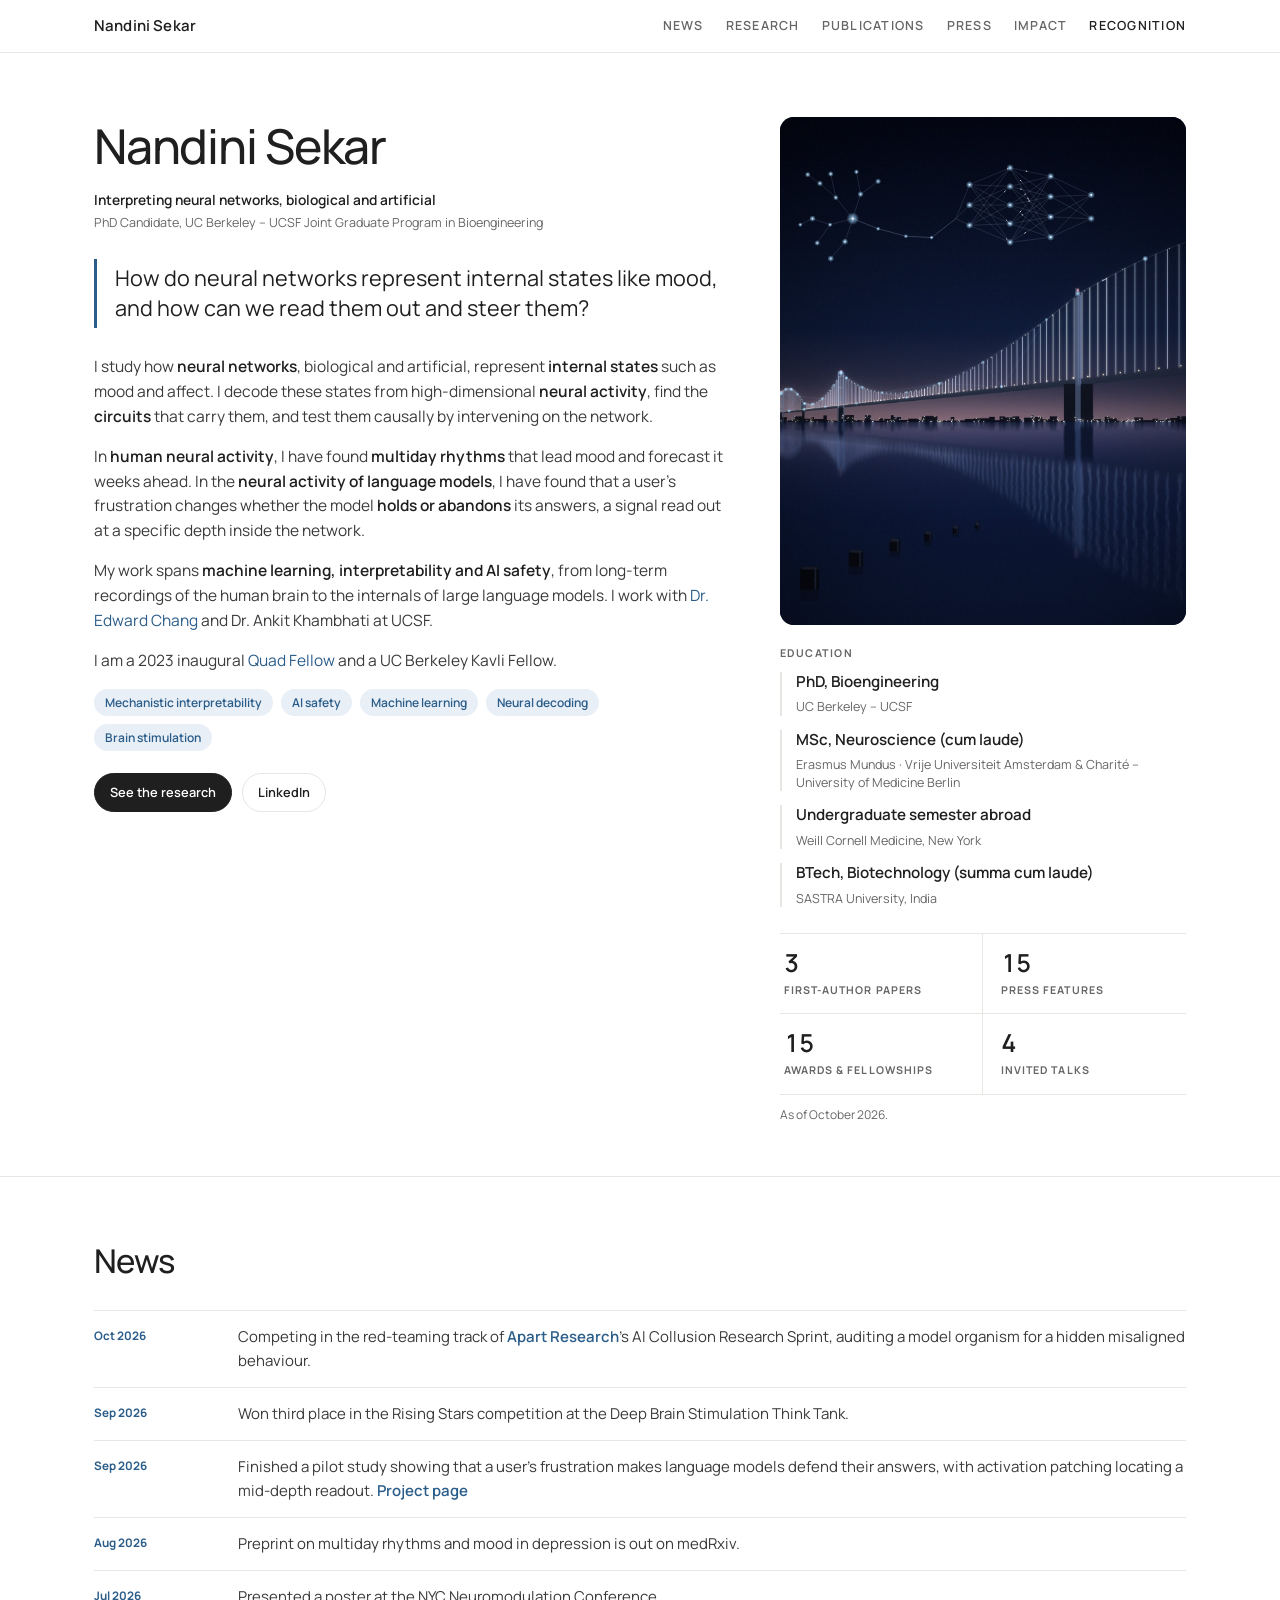
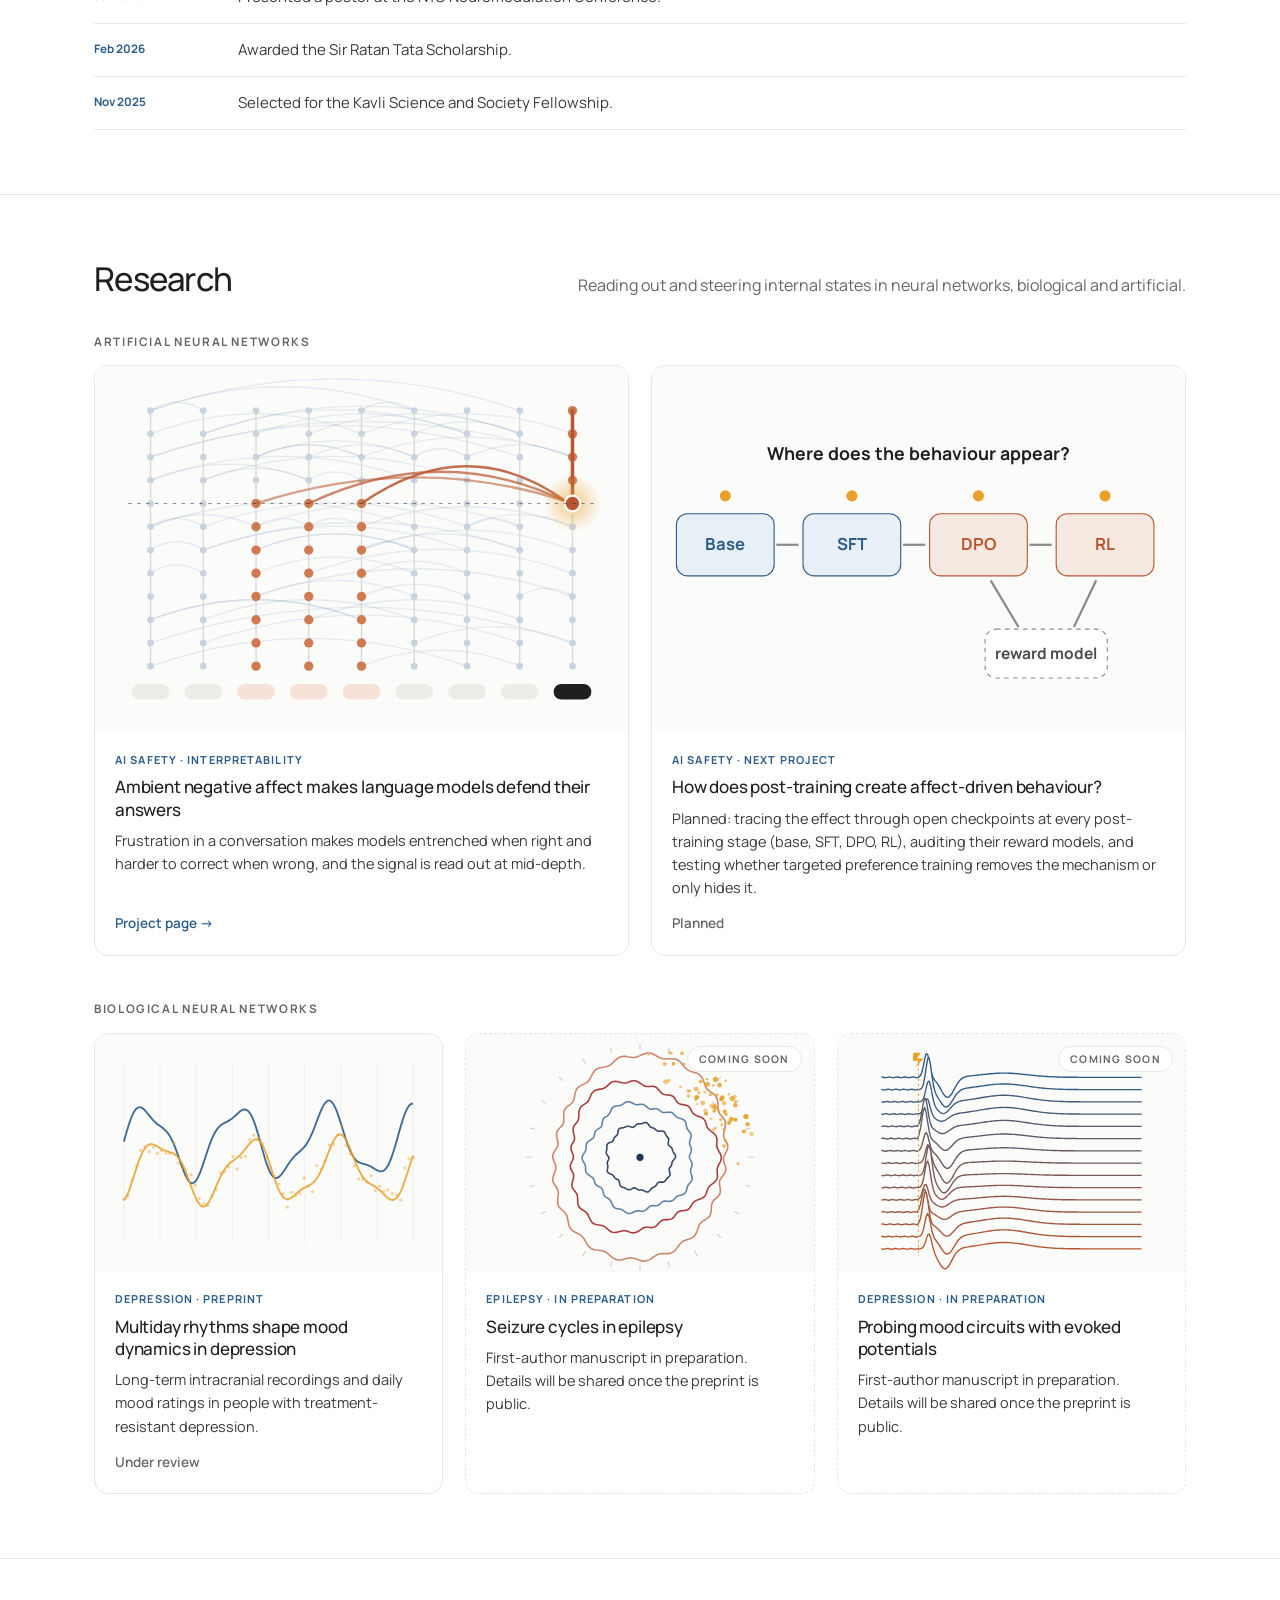
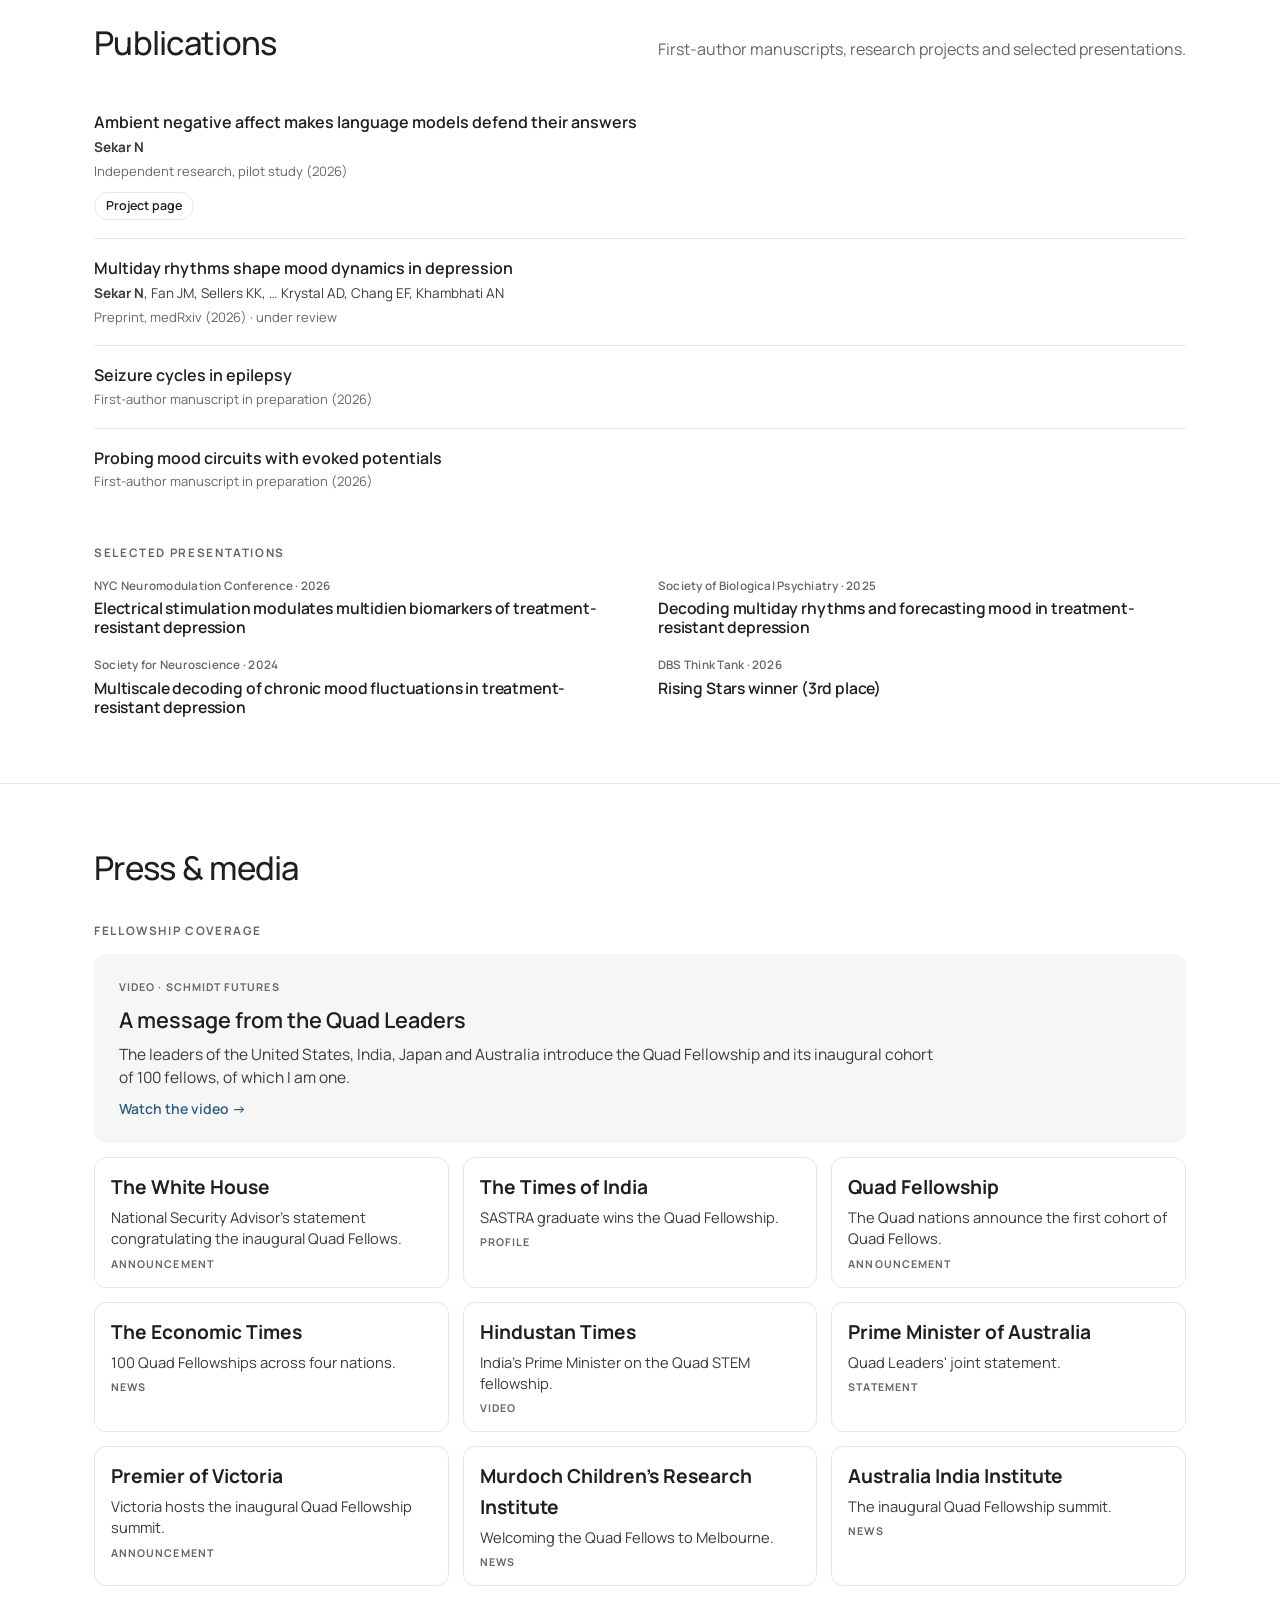
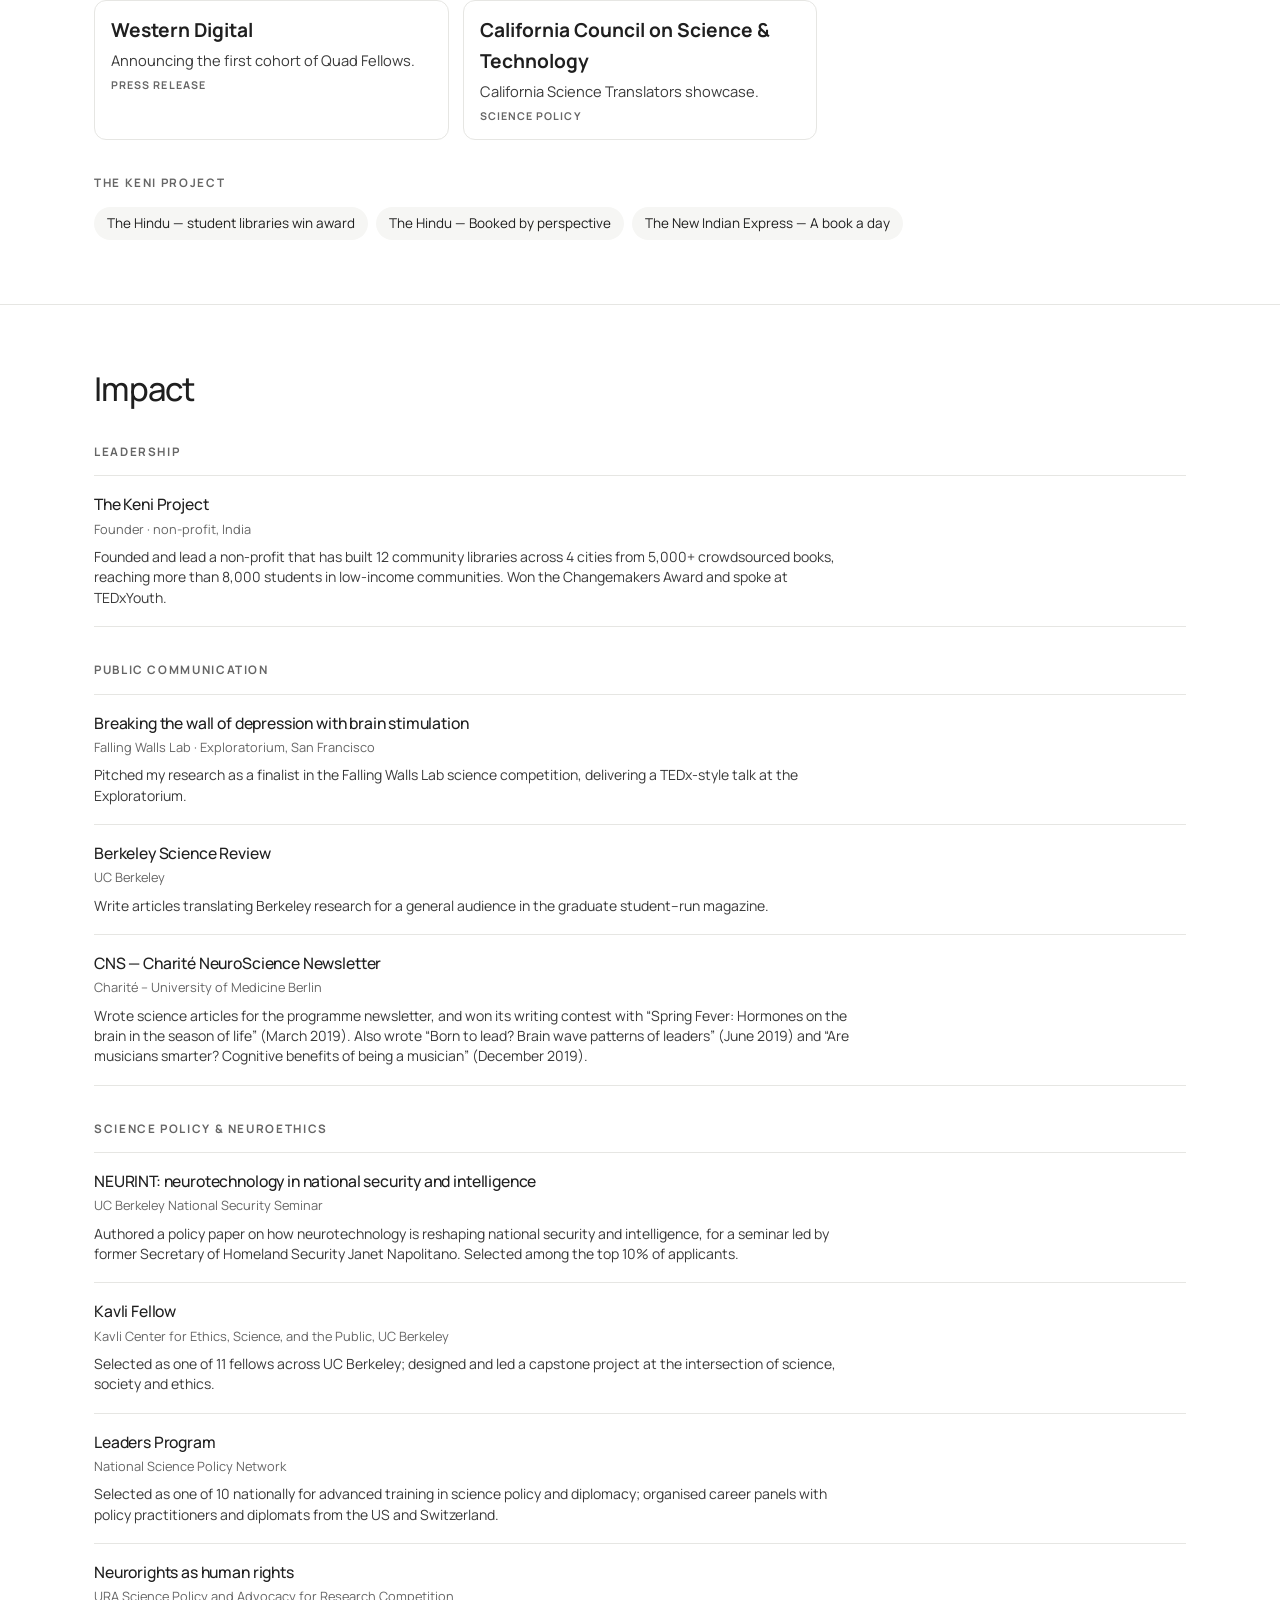
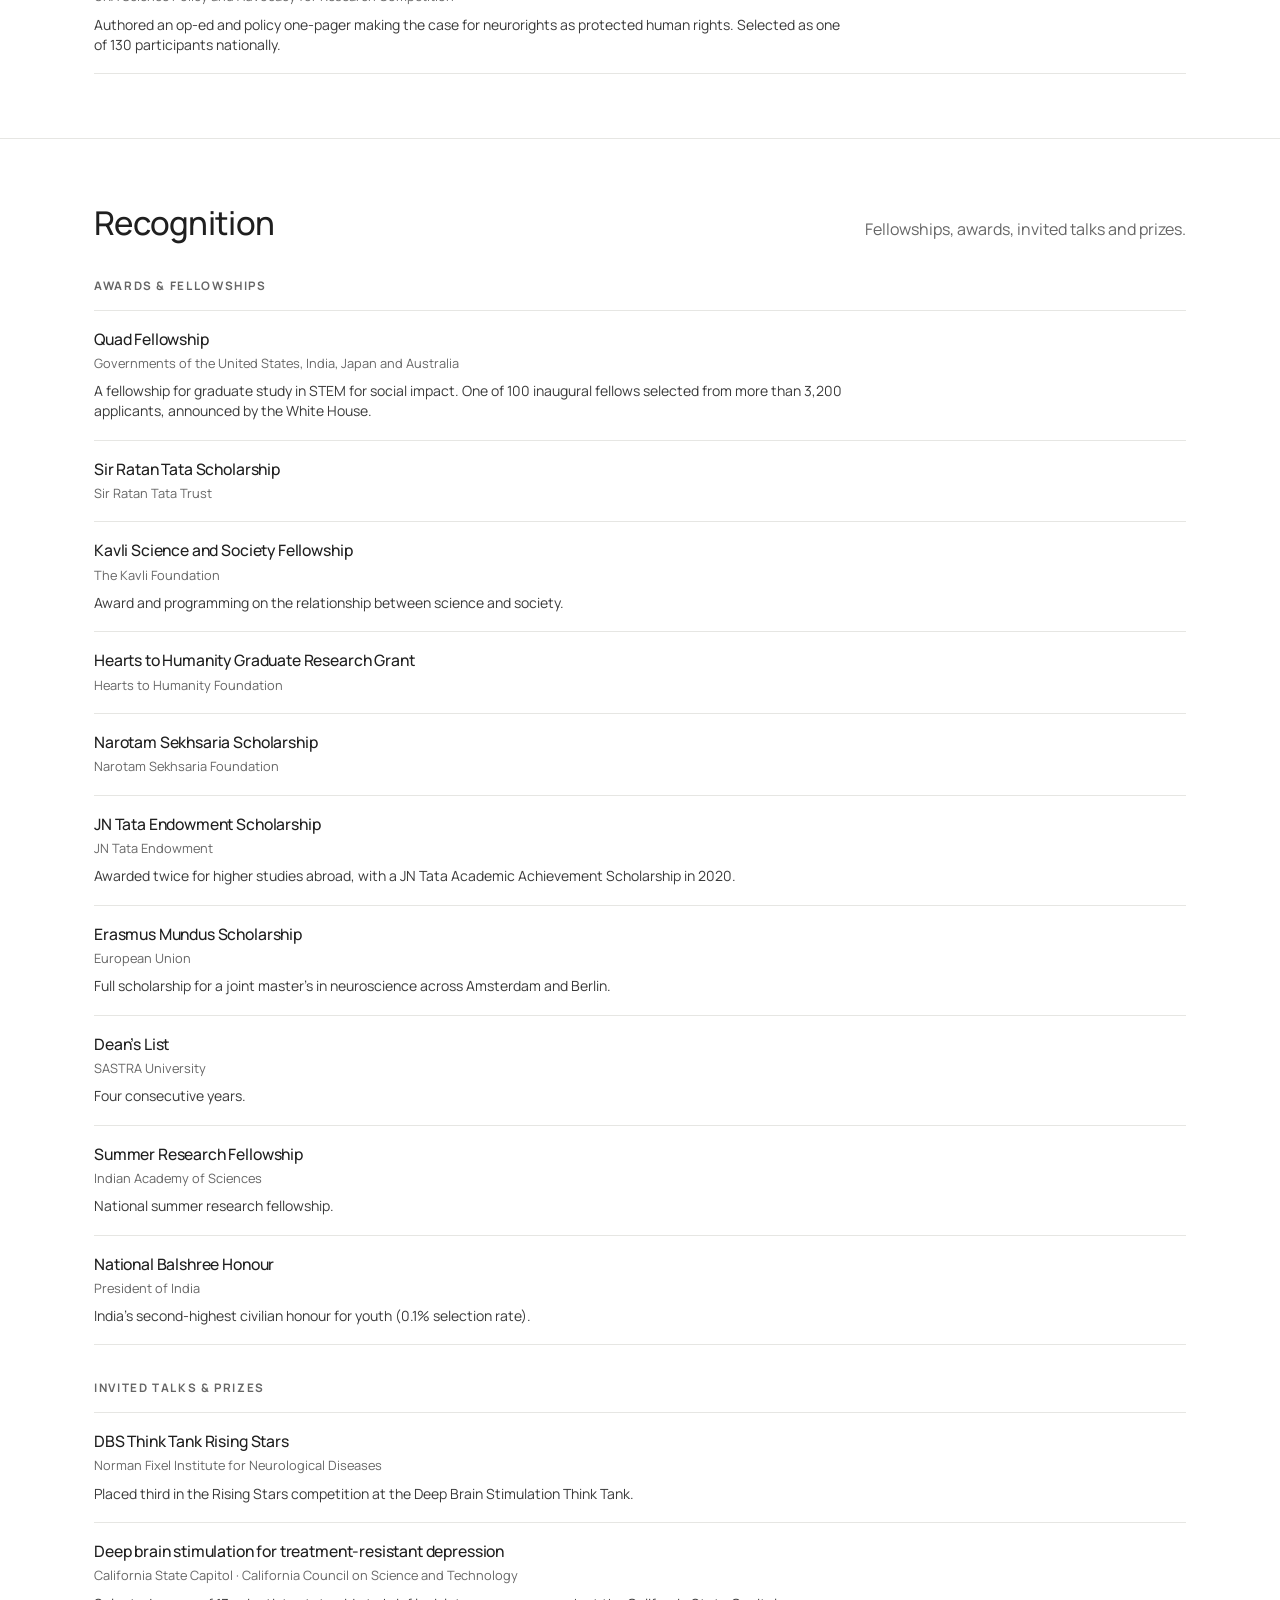
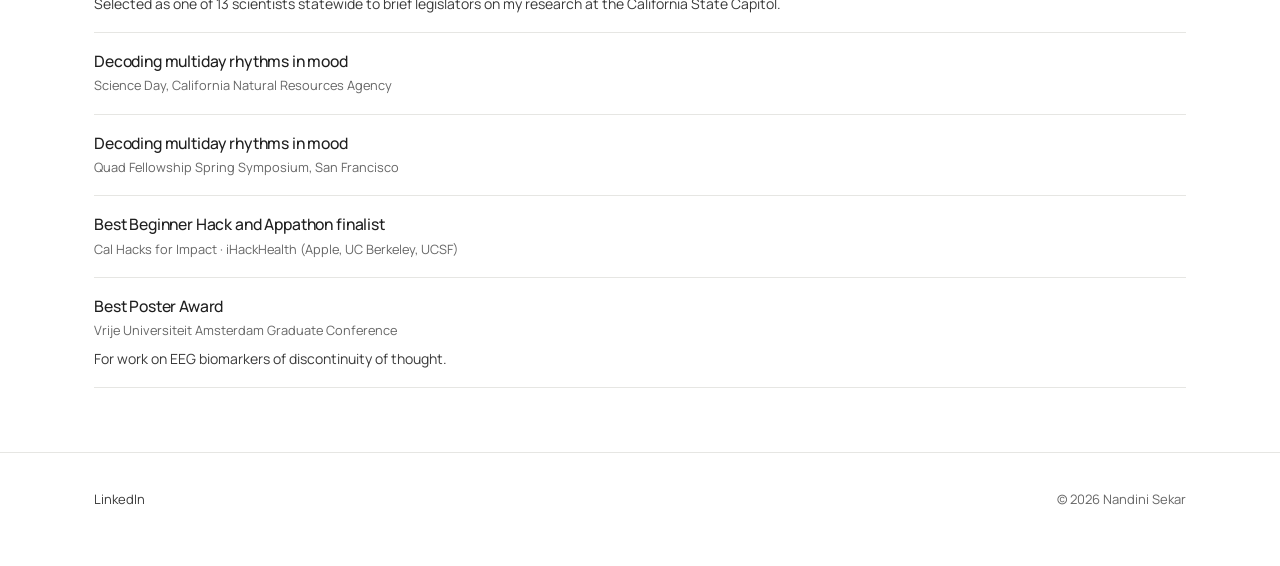
==== index.html @ 6660a3fd "Add files via upload" ====
<!doctype html>
<html lang="en">
<head>
<meta charset="utf-8">
<meta name="viewport" content="width=device-width, initial-scale=1">
<title>Nandini Sekar</title>
<meta name="description" content="Nandini Sekar — studying how neural networks, biological and artificial, represent internal states like mood and affect, and how to read them out and steer them.">
<link rel="preconnect" href="https://fonts.googleapis.com">
<link rel="preconnect" href="https://fonts.gstatic.com" crossorigin>
<link href="https://fonts.googleapis.com/css2?family=Manrope:wght@400;500;600;700&display=swap" rel="stylesheet">
<link rel="stylesheet" href="assets/css/site.css">
</head>
<body>
<a class="skip" href="#main">Skip to content</a>

<nav class="nav" aria-label="Main">
  <div class="nav-inner">
    <a class="nav-brand" href="#top">Nandini Sekar</a>
    <div class="nav-links">
      <a href="#news">News</a>
      <a href="#research">Research</a>
      <a href="#publications">Publications</a>
      <a href="#press">Press</a>
      <a href="#impact">Impact</a>
      <a href="#recognition">Recognition</a>
    </div>
  </div>
</nav>

<main id="main">
  <div class="wrap" id="top">
    <header class="hero">
      <div>
        <h1>Nandini Sekar</h1>
        <p class="role">Interpreting neural networks, biological and artificial</p>
        <p class="affil">PhD Candidate, UC Berkeley – UCSF Joint Graduate Program in Bioengineering</p>

        <p class="question">How do neural networks represent internal states like mood, and how can we read them out and steer them?</p>

        <div class="lede">
          <p>I study how <b>neural networks</b>, biological and artificial, represent <b>internal states</b> such as mood and affect. I decode these states from high-dimensional <b>neural activity</b>, find the <b>circuits</b> that carry them, and test them causally by intervening on the network.</p>
          <p>In <b>human neural activity</b>, I have found <b>multiday rhythms</b> that lead mood and forecast it weeks ahead. In the <b>neural activity of language models</b>, I have found that a user's frustration changes whether the model <b>holds or abandons</b> its answers, a signal read out at a specific depth inside the network.</p>
          <p>My work spans <b>machine learning, interpretability and AI safety</b>, from long-term recordings of the human brain to the internals of large language models. I work with <a href="https://changlab.ucsf.edu/">Dr. Edward Chang</a> and Dr. Ankit Khambhati at UCSF.</p>
          <p>I am a 2023 inaugural <a href="https://www.quadfellowship.org/2023-quad-fellows">Quad Fellow</a> and a UC Berkeley Kavli Fellow.</p>
        </div>

        <div class="tags" aria-label="Research interests">
          <span>Mechanistic interpretability</span><span>AI safety</span><span>Machine learning</span><span>Neural decoding</span><span>Brain stimulation</span>
        </div>

        <div class="btn-row">
          <a class="btn primary" href="#research">See the research</a>
          <a class="btn" href="https://www.linkedin.com/in/psnandini">LinkedIn</a>
        </div>
      </div>

      <aside class="side">
        <figure class="photo hero-art">
          <img src="assets/img/baybridge_night.jpg" alt="The Bay Bridge at night, its lit cables reflected in the water">
          <img class="overlay" src="assets/img/baybridge_network.svg" alt="">
        </figure>
        <div>
        <div class="edu">
          <h4>Education</h4>
          <ol>
            <li><div class="deg">PhD, Bioengineering</div><div class="inst">UC Berkeley – UCSF</div></li>
            <li><div class="deg">MSc, Neuroscience (cum laude)</div><div class="inst">Erasmus Mundus · Vrije Universiteit Amsterdam &amp; Charité – University of Medicine Berlin</div></li>
            <li><div class="deg">Undergraduate semester abroad</div><div class="inst">Weill Cornell Medicine, New York</div></li>
            <li><div class="deg">BTech, Biotechnology (summa cum laude)</div><div class="inst">SASTRA University, India</div></li>
          </ol>
        </div>
        <div class="metrics" style="margin-top: 26px">
          <div class="metric"><div class="val" data-count="3">3</div><div class="lbl">First-author papers</div></div>
          <div class="metric"><div class="val" data-count="15">15</div><div class="lbl">Press features</div></div>
          <div class="metric"><div class="val" data-count="15">15</div><div class="lbl">Awards &amp; fellowships</div></div>
          <div class="metric"><div class="val" data-count="4">4</div><div class="lbl">Invited talks</div></div>
        </div>
        <p class="metrics-note">As of October 2026.</p>
        </div>
      </aside>
    </header>
  </div>

  <section class="section" id="news">
    <div class="wrap">
      <div class="section-head"><h2>News</h2></div>
      <ul class="news">
        <li class="reveal"><span class="news-date">Oct 2026</span><span class="news-text">Competing in the red-teaming track of <a href="https://apartresearch.com/">Apart Research</a>’s AI Collusion Research Sprint, auditing a model organism for a hidden misaligned behaviour.</span></li>
        <li class="reveal"><span class="news-date">Sep 2026</span><span class="news-text">Won third place in the Rising Stars competition at the Deep Brain Stimulation Think Tank.</span></li>
        <li class="reveal"><span class="news-date">Sep 2026</span><span class="news-text">Finished a pilot study showing that a user’s frustration makes language models defend their answers, with activation patching locating a mid-depth readout. <a href="projects/affect-entrenchment.html">Project page</a></span></li>
        <li class="reveal"><span class="news-date">Aug 2026</span><span class="news-text">Preprint on multiday rhythms and mood in depression is out on medRxiv.</span></li>
        <li class="reveal"><span class="news-date">Jul 2026</span><span class="news-text">Presented a poster at the NYC Neuromodulation Conference.</span></li>
        <li class="reveal"><span class="news-date">Feb 2026</span><span class="news-text">Awarded the Sir Ratan Tata Scholarship.</span></li>
        <li class="reveal"><span class="news-date">Nov 2025</span><span class="news-text">Selected for the Kavli Science and Society Fellowship.</span></li>
      </ul>
    </div>
  </section>

  <section class="section" id="research">
    <div class="wrap">
      <div class="section-head">
        <h2>Research</h2>
        <p>Reading out and steering internal states in neural networks, biological and artificial.</p>
      </div>

      <p class="sub">Artificial neural networks</p>
      <div class="cards two">
        <a class="card reveal" href="projects/affect-entrenchment.html">
          <div class="thumb"><img src="assets/img/thumbs/interp.svg" alt="Abstract illustration of signals flowing through the layers of a language model" style="object-fit: contain; background: #fbfbfa"></div>
          <div class="body">
            <span class="tag">AI safety · Interpretability</span>
            <h3>Ambient negative affect makes language models defend their answers</h3>
            <p>Frustration in a conversation makes models entrenched when right and harder to correct when wrong, and the signal is read out at mid-depth.</p>
            <span class="more">Project page →</span>
          </div>
        </a>
        <div class="card reveal">
          <div class="thumb"><svg viewBox="0 0 480 300" role="img" aria-label="Schematic: base model, supervised fine-tuning, DPO and RL stages, with a reward model feeding preference training" style="width:100%;height:100%;display:block;background:#fbfbfa">
  <g font-family="Manrope, Arial, sans-serif" font-size="15" font-weight="700" text-anchor="middle">
    <rect x="22" y="118" width="88" height="56" rx="10" fill="#e8eff6" stroke="#2b5d8a"/><text x="66" y="151" fill="#2b5d8a">Base</text>
    <rect x="136" y="118" width="88" height="56" rx="10" fill="#e8eff6" stroke="#2b5d8a"/><text x="180" y="151" fill="#2b5d8a">SFT</text>
    <rect x="250" y="118" width="88" height="56" rx="10" fill="#f6e9e2" stroke="#b8562f"/><text x="294" y="151" fill="#b8562f">DPO</text>
    <rect x="364" y="118" width="88" height="56" rx="10" fill="#f6e9e2" stroke="#b8562f"/><text x="408" y="151" fill="#b8562f">RL</text>
    <rect x="300" y="222" width="110" height="44" rx="10" fill="#fff" stroke="#8a8a8a" stroke-dasharray="4 4"/><text x="355" y="249" fill="#4a4a4a" font-size="14">reward model</text>
    <text x="240" y="70" fill="#1f1f1f" font-size="16">Where does the behaviour appear?</text>
  </g>
  <g stroke="#8a8a8a" stroke-width="2" fill="none">
    <path d="M112 146 H132"/><path d="M226 146 H246"/><path d="M340 146 H360"/>
    <path d="M330 220 L305 178"/><path d="M380 220 L400 178"/>
  </g>
  <g fill="#e8a028"><circle cx="66" cy="102" r="5"/><circle cx="180" cy="102" r="5"/><circle cx="294" cy="102" r="5"/><circle cx="408" cy="102" r="5"/></g>
</svg></div>
          <div class="body">
            <span class="tag">AI safety · Next project</span>
            <h3>How does post-training create affect-driven behaviour?</h3>
            <p>Planned: tracing the effect through open checkpoints at every post-training stage (base, SFT, DPO, RL), auditing their reward models, and testing whether targeted preference training removes the mechanism or only hides it.</p>
            <span class="more" style="color: var(--muted)">Planned</span>
          </div>
        </div>
      </div>

      <p class="sub" style="margin-top: 44px">Biological neural networks</p>
      <div class="cards">
        <div class="card reveal">
          <div class="thumb"><img src="assets/img/thumbs/mood.svg" alt="Abstract illustration of slow rhythms"></div>
          <div class="body">
            <span class="tag">Depression · Preprint</span>
            <h3>Multiday rhythms shape mood dynamics in depression</h3>
            <p>Long-term intracranial recordings and daily mood ratings in people with treatment-resistant depression.</p>
            <span class="more" style="color: var(--muted)">Under review</span>
          </div>
        </div>
        <div class="card reveal soon">
          <div class="thumb"><img src="assets/img/thumbs/epilepsy.svg" alt="Abstract illustration of rhythmic cycles"><span class="soon-badge">Coming soon</span></div>
          <div class="body">
            <span class="tag">Epilepsy · In preparation</span>
            <h3>Seizure cycles in epilepsy</h3>
            <p>First-author manuscript in preparation. Details will be shared once the preprint is public.</p>
          </div>
        </div>
        <div class="card reveal soon">
          <div class="thumb"><img src="assets/img/thumbs/evoked.svg" alt="Abstract illustration of stacked waveforms"><span class="soon-badge">Coming soon</span></div>
          <div class="body">
            <span class="tag">Depression · In preparation</span>
            <h3>Probing mood circuits with evoked potentials</h3>
            <p>First-author manuscript in preparation. Details will be shared once the preprint is public.</p>
          </div>
        </div>
      </div>
    </div>
  </section>

  <section class="section" id="publications">
    <div class="wrap">
      <div class="section-head"><h2>Publications</h2><p>First-author manuscripts, research projects and selected presentations.</p></div>
      <ul class="pubs">
        <li class="reveal">
          <div class="t">Ambient negative affect makes language models defend their answers</div>
          <div class="a"><b>Sekar N</b></div>
          <div class="v">Independent research, pilot study (2026)</div>
          <div class="pill-row"><a class="pill" href="projects/affect-entrenchment.html">Project page</a></div>
        </li>
        <li class="reveal">
          <div class="t">Multiday rhythms shape mood dynamics in depression</div>
          <div class="a"><b>Sekar N</b>, Fan JM, Sellers KK, … Krystal AD, Chang EF, Khambhati AN</div>
          <div class="v">Preprint, medRxiv (2026) · under review</div>
        </li>
        <li class="reveal">
          <div class="t">Seizure cycles in epilepsy</div>
          <div class="v">First-author manuscript in preparation (2026)</div>
        </li>
        <li class="reveal">
          <div class="t">Probing mood circuits with evoked potentials</div>
          <div class="v">First-author manuscript in preparation (2026)</div>
        </li>
      </ul>

      <p class="sub">Selected presentations</p>
      <div class="items">
        <div class="item"><div class="meta">NYC Neuromodulation Conference · 2026</div><h4>Electrical stimulation modulates multidien biomarkers of treatment-resistant depression</h4></div>
        <div class="item"><div class="meta">Society of Biological Psychiatry · 2025</div><h4>Decoding multiday rhythms and forecasting mood in treatment-resistant depression</h4></div>
        <div class="item"><div class="meta">Society for Neuroscience · 2024</div><h4>Multiscale decoding of chronic mood fluctuations in treatment-resistant depression</h4></div>
        <div class="item"><div class="meta">DBS Think Tank · 2026</div><h4>Rising Stars winner (3rd place)</h4></div>
      </div>
    </div>
  </section>

  <section class="section" id="press">
    <div class="wrap">
      <div class="section-head"><h2>Press &amp; media</h2></div>

      <p class="sub">Fellowship coverage</p>
      <div class="press-grid">
        <a class="press press-feature" href="https://www.youtube.com/watch?v=aTzAVnmRI5c">
          <span class="kind">Video · Schmidt Futures</span>
          <span class="src">A message from the Quad Leaders</span>
          <span class="what">The leaders of the United States, India, Japan and Australia introduce the Quad Fellowship and its inaugural cohort of 100 fellows, of which I am one.</span>
          <span class="watch">Watch the video →</span>
        </a>
        <a class="press" href="https://bidenwhitehouse.archives.gov/briefing-room/statements-releases/2022/12/09/statement-by-national-security-advisor-jake-sullivan-congratulating-inaugural-quad-fellows/"><span class="src">The White House</span><span class="what">National Security Advisor's statement congratulating the inaugural Quad Fellows.</span><span class="kind">Announcement</span></a>
        <a class="press" href="https://timesofindia.indiatimes.com/city/trichy/sastra-grad-wins-quad-fellowship/articleshow/96213550.cms"><span class="src">The Times of India</span><span class="what">SASTRA graduate wins the Quad Fellowship.</span><span class="kind">Profile</span></a>
        <a class="press" href="https://www.quadfellowship.org/the-quad-nations-announce-the-first-cohort-of-quad-fellows"><span class="src">Quad Fellowship</span><span class="what">The Quad nations announce the first cohort of Quad Fellows.</span><span class="kind">Announcement</span></a>
        <a class="press" href="https://economictimes.indiatimes.com/nri/study/us-to-offer-100-quad-fellowship-from-4-nations-jake-sullivan/articleshow/96134303.cms"><span class="src">The Economic Times</span><span class="what">100 Quad Fellowships across four nations.</span><span class="kind">News</span></a>
        <a class="press" href="https://www.hindustantimes.com/videos/news/unique-pm-modi-urges-india-s-youth-to-take-up-quad-s-stem-fellowship-101653385942105.html"><span class="src">Hindustan Times</span><span class="what">India's Prime Minister on the Quad STEM fellowship.</span><span class="kind">Video</span></a>
        <a class="press" href="https://www.pm.gov.au/media/quad-leaders-joint-statement"><span class="src">Prime Minister of Australia</span><span class="what">Quad Leaders' joint statement.</span><span class="kind">Statement</span></a>
        <a class="press" href="https://www.premier.vic.gov.au/victoria-hosts-inaugural-quad-fellowship-summit"><span class="src">Premier of Victoria</span><span class="what">Victoria hosts the inaugural Quad Fellowship summit.</span><span class="kind">Announcement</span></a>
        <a class="press" href="https://www.mcri.edu.au/news/news-stories/murdoch-children-s-research-institute-welcomes-quad-fellows-to-melbourne"><span class="src">Murdoch Children's Research Institute</span><span class="what">Welcoming the Quad Fellows to Melbourne.</span><span class="kind">News</span></a>
        <a class="press" href="https://aii.unimelb.edu.au/inaugural-quad-fellowship-summit/"><span class="src">Australia India Institute</span><span class="what">The inaugural Quad Fellowship summit.</span><span class="kind">News</span></a>
        <a class="press" href="https://www.westerndigital.com/company/newsroom/press-releases/2022/2022-12-09-western-digital-and-quad-nations-announce-the-first-cohort-of-quad-fellows"><span class="src">Western Digital</span><span class="what">Announcing the first cohort of Quad Fellows.</span><span class="kind">Press release</span></a>
        <a class="press" href="https://ccst.us/rsvp-ccsts-california-science-translators-showcase-returns-to-st-week/"><span class="src">California Council on Science &amp; Technology</span><span class="what">California Science Translators showcase.</span><span class="kind">Science policy</span></a>
      </div>

      <p class="sub">The Keni Project</p>
      <div class="chips">
        <a class="chip" href="https://www.thehindu.com/news/cities/chennai/student-plans-to-set-up-libraries-wins-award/article4938341.ece">The Hindu — student libraries win award</a>
        <a class="chip" href="https://www.thehindu.com/features/metroplus/nxg/booked-by-perspective/article5578278.ece">The Hindu — Booked by perspective</a>
        <a class="chip" href="https://www.newindianexpress.com/education/edex/2016/may/02/A-Book-a-DayThe-Keni-Way-931704.html">The New Indian Express — A book a day</a>
      </div>
    </div>
  </section>

  <section class="section" id="impact">
    <div class="wrap">
      <div class="section-head"><h2>Impact</h2></div>

      <p class="sub">Leadership</p>
      <div class="rows">
          <article class="row reveal">
            <div class="row-main">
              <h4 class="row-title">The Keni Project</h4>
              <div class="row-aside">Founder · non-profit, India</div>
              <p class="row-note">Founded and lead a non-profit that has built 12 community libraries across 4 cities from 5,000+ crowdsourced books, reaching more than 8,000 students in low-income communities. Won the Changemakers Award and spoke at TEDxYouth.</p>
            </div>
          </article>
      </div>

      <p class="sub">Public communication</p>
      <div class="rows">
          <article class="row reveal">
            <div class="row-main">
              <h4 class="row-title">Breaking the wall of depression with brain stimulation</h4>
              <div class="row-aside">Falling Walls Lab · Exploratorium, San Francisco</div>
              <p class="row-note">Pitched my research as a finalist in the Falling Walls Lab science competition, delivering a TEDx-style talk at the Exploratorium.</p>
            </div>
          </article>
          <article class="row reveal">
            <div class="row-main">
              <h4 class="row-title">Berkeley Science Review</h4>
              <div class="row-aside">UC Berkeley</div>
              <p class="row-note">Write articles translating Berkeley research for a general audience in the graduate student–run magazine.</p>
            </div>
          </article>
          <article class="row reveal">
            <div class="row-main">
              <h4 class="row-title">CNS — Charité NeuroScience Newsletter</h4>
              <div class="row-aside">Charité – University of Medicine Berlin</div>
              <p class="row-note">Wrote science articles for the programme newsletter, and won its writing contest with “Spring Fever: Hormones on the brain in the season of life” (March 2019). Also wrote “Born to lead? Brain wave patterns of leaders” (June 2019) and “Are musicians smarter? Cognitive benefits of being a musician” (December 2019).</p>
            </div>
          </article>
      </div>

      <p class="sub">Science policy &amp; neuroethics</p>
      <div class="rows">
          <article class="row reveal">
            <div class="row-main">
              <h4 class="row-title">NEURINT: neurotechnology in national security and intelligence</h4>
              <div class="row-aside">UC Berkeley National Security Seminar</div>
              <p class="row-note">Authored a policy paper on how neurotechnology is reshaping national security and intelligence, for a seminar led by former Secretary of Homeland Security Janet Napolitano. Selected among the top 10% of applicants.</p>
            </div>
          </article>
          <article class="row reveal">
            <div class="row-main">
              <h4 class="row-title">Kavli Fellow</h4>
              <div class="row-aside">Kavli Center for Ethics, Science, and the Public, UC Berkeley</div>
              <p class="row-note">Selected as one of 11 fellows across UC Berkeley; designed and led a capstone project at the intersection of science, society and ethics.</p>
            </div>
          </article>
          <article class="row reveal">
            <div class="row-main">
              <h4 class="row-title">Leaders Program</h4>
              <div class="row-aside">National Science Policy Network</div>
              <p class="row-note">Selected as one of 10 nationally for advanced training in science policy and diplomacy; organised career panels with policy practitioners and diplomats from the US and Switzerland.</p>
            </div>
          </article>
          <article class="row reveal">
            <div class="row-main">
              <h4 class="row-title">Neurorights as human rights</h4>
              <div class="row-aside">URA Science Policy and Advocacy for Research Competition</div>
              <p class="row-note">Authored an op-ed and policy one-pager making the case for neurorights as protected human rights. Selected as one of 130 participants nationally.</p>
            </div>
          </article>
      </div>

    </div>
  </section>

  <section class="section" id="recognition">
    <div class="wrap">
      <div class="section-head"><h2>Recognition</h2><p>Fellowships, awards, invited talks and prizes.</p></div>

      <p class="sub">Awards &amp; fellowships</p>
      <div class="rows">
          <article class="row reveal">
            <div class="row-main">
              <h4 class="row-title"><a href="https://www.quadfellowship.org/2023-quad-fellows">Quad Fellowship</a></h4>
              <div class="row-aside">Governments of the United States, India, Japan and Australia</div>
              <p class="row-note">A fellowship for graduate study in STEM for social impact. One of 100 inaugural fellows selected from more than 3,200 applicants, announced by the White House.</p>
            </div>
          </article>
          <article class="row reveal">
            <div class="row-main">
              <h4 class="row-title">Sir Ratan Tata Scholarship</h4>
              <div class="row-aside">Sir Ratan Tata Trust</div>
            </div>
          </article>
          <article class="row reveal">
            <div class="row-main">
              <h4 class="row-title">Kavli Science and Society Fellowship</h4>
              <div class="row-aside">The Kavli Foundation</div>
              <p class="row-note">Award and programming on the relationship between science and society.</p>
            </div>
          </article>
          <article class="row reveal">
            <div class="row-main">
              <h4 class="row-title">Hearts to Humanity Graduate Research Grant</h4>
              <div class="row-aside">Hearts to Humanity Foundation</div>
            </div>
          </article>
          <article class="row reveal">
            <div class="row-main">
              <h4 class="row-title">Narotam Sekhsaria Scholarship</h4>
              <div class="row-aside">Narotam Sekhsaria Foundation</div>
            </div>
          </article>
          <article class="row reveal">
            <div class="row-main">
              <h4 class="row-title">JN Tata Endowment Scholarship</h4>
              <div class="row-aside">JN Tata Endowment</div>
              <p class="row-note">Awarded twice for higher studies abroad, with a JN Tata Academic Achievement Scholarship in 2020.</p>
            </div>
          </article>
          <article class="row reveal">
            <div class="row-main">
              <h4 class="row-title">Erasmus Mundus Scholarship</h4>
              <div class="row-aside">European Union</div>
              <p class="row-note">Full scholarship for a joint master’s in neuroscience across Amsterdam and Berlin.</p>
            </div>
          </article>
          <article class="row reveal">
            <div class="row-main">
              <h4 class="row-title">Dean’s List</h4>
              <div class="row-aside">SASTRA University</div>
              <p class="row-note">Four consecutive years.</p>
            </div>
          </article>
          <article class="row reveal">
            <div class="row-main">
              <h4 class="row-title">Summer Research Fellowship</h4>
              <div class="row-aside">Indian Academy of Sciences</div>
              <p class="row-note">National summer research fellowship.</p>
            </div>
          </article>
          <article class="row reveal">
            <div class="row-main">
              <h4 class="row-title">National Balshree Honour</h4>
              <div class="row-aside">President of India</div>
              <p class="row-note">India’s second-highest civilian honour for youth (0.1% selection rate).</p>
            </div>
          </article>
      </div>

      <p class="sub">Invited talks &amp; prizes</p>
      <div class="rows">
          <article class="row reveal">
            <div class="row-main">
              <h4 class="row-title"><a href="https://fixel.ufhealth.org/think-tanks/deep-brain-stimulation-think-tank/dbs-think-tank-rising-stars/">DBS Think Tank Rising Stars</a></h4>
              <div class="row-aside">Norman Fixel Institute for Neurological Diseases</div>
              <p class="row-note">Placed third in the Rising Stars competition at the Deep Brain Stimulation Think Tank.</p>
            </div>
          </article>
          <article class="row reveal">
            <div class="row-main">
              <h4 class="row-title"><a href="https://ccst.us/rsvp-ccsts-california-science-translators-showcase-returns-to-st-week/">Deep brain stimulation for treatment-resistant depression</a></h4>
              <div class="row-aside">California State Capitol · California Council on Science and Technology</div>
              <p class="row-note">Selected as one of 13 scientists statewide to brief legislators on my research at the California State Capitol.</p>
            </div>
          </article>
          <article class="row reveal">
            <div class="row-main">
              <h4 class="row-title">Decoding multiday rhythms in mood</h4>
              <div class="row-aside">Science Day, California Natural Resources Agency</div>
            </div>
          </article>
          <article class="row reveal">
            <div class="row-main">
              <h4 class="row-title">Decoding multiday rhythms in mood</h4>
              <div class="row-aside">Quad Fellowship Spring Symposium, San Francisco</div>
            </div>
          </article>
          <article class="row reveal">
            <div class="row-main">
              <h4 class="row-title">Best Beginner Hack and Appathon finalist</h4>
              <div class="row-aside">Cal Hacks for Impact · iHackHealth (Apple, UC Berkeley, UCSF)</div>
            </div>
          </article>
          <article class="row reveal">
            <div class="row-main">
              <h4 class="row-title">Best Poster Award</h4>
              <div class="row-aside">Vrije Universiteit Amsterdam Graduate Conference</div>
              <p class="row-note">For work on EEG biomarkers of discontinuity of thought.</p>
            </div>
          </article>
      </div>

    </div>
  </section>
</main>

<footer class="footer">
  <div class="wrap">
    <div><a href="https://www.linkedin.com/in/psnandini">LinkedIn</a></div>
    <div>© 2026 Nandini Sekar</div>
  </div>
</footer>

<script src="assets/js/site.js"></script>
<script src="assets/js/anim.js"></script>
</body>
</html>
---- assets/css/site.css ----
:root {
  --bg: #ffffff;
  --bg-soft: #f6f6f4;
  --ink: #1f1f1f;
  --ink-2: #3a3a3a;
  --muted: #666666;
  --rule: #e6e6e3;
  --accent: #2b5d8a;
  --accent-soft: #e8eff6;
  --warm: #b8562f;
  --radius: 14px;
  --maxw: 1140px;
  --narrow: 860px;
}

* { box-sizing: border-box; }
html { scroll-behavior: smooth; scroll-padding-top: 76px; }
body {
  margin: 0;
  background: var(--bg);
  color: var(--ink);
  font-family: "Manrope", Arial, Helvetica, sans-serif;
  font-size: 20px;
  line-height: 1.65;
  -webkit-font-smoothing: antialiased;
}
img { max-width: 100%; display: block; }
a { color: var(--accent); text-decoration: none; }
a:hover { text-decoration: underline; text-underline-offset: 3px; }
h1, h2, h3, h4 { font-weight: 500; line-height: 1.2; margin: 0; letter-spacing: -0.01em; }
p { margin: 0 0 1em; }

.skip { position: absolute; left: -999px; }
.skip:focus { left: 16px; top: 12px; background: var(--ink); color: #fff; padding: 8px 12px; border-radius: 8px; z-index: 50; }

.nav {
  position: sticky; top: 0; z-index: 20;
  background: rgba(255, 255, 255, 0.92);
  backdrop-filter: saturate(160%) blur(10px);
  border-bottom: 1px solid var(--rule);
}
.nav-inner {
  max-width: var(--maxw); margin: 0 auto; padding: 14px 24px;
  display: flex; align-items: center; justify-content: space-between; gap: 16px;
}
.nav-brand { color: var(--ink); font-weight: 600; font-size: 20px; letter-spacing: 0.01em; }
.nav-links { display: flex; gap: 22px; flex-wrap: wrap; }
.nav-links a {
  color: var(--muted); font-size: 15.5px; font-weight: 600;
  letter-spacing: 0.12em; text-transform: uppercase;
}
.nav-links a:hover, .nav-links a.active { color: var(--ink); text-decoration: none; }

.wrap { max-width: var(--maxw); margin: 0 auto; padding: 0 24px; }
.narrow { max-width: var(--narrow); margin: 0 auto; padding: 0 24px; }

.hero {
  display: grid; grid-template-columns: minmax(0, 1.55fr) minmax(0, 1fr);
  gap: 56px; padding: 64px 0 40px; align-items: start;
}
.hero h1 { font-size: clamp(44px, 5.9vw, 66px); font-weight: 500; letter-spacing: -0.02em; }
.role { margin: 14px 0 2px; font-weight: 600; font-size: 21px; color: var(--ink); }
.role a { font-weight: 600; }
.affil { color: var(--muted); font-size: 18px; margin-bottom: 26px; }
.question {
  border-left: 3px solid var(--accent);
  padding: 4px 0 4px 18px; margin: 0 0 26px;
  font-size: 21px; line-height: 1.5; color: var(--ink); font-weight: 500;
}
.lede p { color: var(--ink-2); }
.lede b { color: var(--ink); font-weight: 600; }
.btn-row { display: flex; flex-wrap: wrap; gap: 10px; margin-top: 22px; }
.btn {
  display: inline-flex; align-items: center; gap: 8px;
  border: 1px solid var(--rule); border-radius: 999px;
  padding: 10px 18px; font-size: 17px; font-weight: 600; color: var(--ink);
  background: #fff; transition: border-color .15s, background .15s;
}
.btn:hover { border-color: var(--ink); text-decoration: none; }
.btn.primary { background: var(--ink); color: #fff; border-color: var(--ink); }
.btn.primary:hover { background: #000; }

.side { display: flex; flex-direction: column; gap: 22px; }
.photo {
  aspect-ratio: 4 / 5; border-radius: var(--radius); overflow: hidden;
  background: linear-gradient(135deg, #eef2f6, #f6f1ea);
  display: grid; place-items: center; color: var(--muted); font-size: 15.5px;
}
.photo img { width: 100%; height: 100%; object-fit: cover; }
.photo .initials { font-size: 70.5px; font-weight: 500; color: #b7c3cf; letter-spacing: 0.04em; }
.edu h4, .eyebrow {
  font-size: 13px; font-weight: 700; letter-spacing: 0.14em; text-transform: uppercase; color: var(--muted);
  margin-bottom: 12px;
}
.edu ol { list-style: none; margin: 0; padding: 0; display: flex; flex-direction: column; gap: 14px; }
.edu li { border-left: 2px solid var(--rule); padding-left: 14px; }
.edu .yr { font-size: 15px; font-weight: 700; color: var(--accent); letter-spacing: 0.04em; }
.edu .deg { font-weight: 600; line-height: 1.35; font-size: 19px; }
.edu .inst { font-size: 16.5px; color: var(--muted); line-height: 1.4; }

.section { padding: 64px 0; border-top: 1px solid var(--rule); }
.section-head { display: flex; align-items: baseline; justify-content: space-between; gap: 16px; margin-bottom: 30px; flex-wrap: wrap; }
.section h2 { font-size: 37.5px; }
.section-head p { color: var(--muted); margin: 0; font-size: 18px; }
.sub { font-size: 13px; font-weight: 700; letter-spacing: 0.14em; text-transform: uppercase; color: var(--muted); margin: 34px 0 14px; }
.sub:first-child { margin-top: 0; }

.band { border-radius: var(--radius); overflow: hidden; background: var(--bg-soft); margin-bottom: 34px; }
.band canvas { width: 100%; height: 190px; display: block; }

.cards { display: grid; grid-template-columns: repeat(3, minmax(0, 1fr)); gap: 22px; }
.card {
  display: flex; flex-direction: column; border: 1px solid var(--rule); border-radius: var(--radius);
  overflow: hidden; color: var(--ink); background: #fff; transition: transform .2s, box-shadow .2s;
}
.card:hover { transform: translateY(-3px); box-shadow: 0 14px 34px rgba(0, 0, 0, 0.07); text-decoration: none; }
.card .thumb { aspect-ratio: 16 / 11; background: var(--bg-soft); overflow: hidden; }
.card .thumb img { width: 100%; height: 100%; object-fit: cover; }
.card .thumb.contain img { object-fit: contain; padding: 10px; background: #fff; }
.card .body { padding: 18px 20px 20px; display: flex; flex-direction: column; gap: 8px; flex: 1; }
.card .tag { font-size: 13px; font-weight: 700; letter-spacing: 0.1em; text-transform: uppercase; color: var(--accent); }
.card h3 { font-size: 23px; line-height: 1.3; }
.card p { color: var(--ink-2); font-size: 18px; margin: 0; }
.card .more { margin-top: auto; padding-top: 6px; font-size: 17px; font-weight: 600; color: var(--accent); }

.pubs { list-style: none; margin: 0; padding: 0; }
.pubs li { padding: 18px 0; border-bottom: 1px solid var(--rule); }
.pubs li:last-child { border-bottom: none; }
.pubs .t { font-weight: 600; font-size: 21px; line-height: 1.4; }
.pubs .a { color: var(--ink-2); font-size: 17.5px; margin-top: 4px; }
.pubs .v { color: var(--muted); font-size: 17px; margin-top: 2px; }
.pill-row { display: flex; gap: 8px; flex-wrap: wrap; margin-top: 10px; }
.pill {
  font-size: 16px; font-weight: 600; border: 1px solid var(--rule); border-radius: 999px; padding: 4px 13px; color: var(--ink);
}
.pill:hover { border-color: var(--ink); text-decoration: none; }

.press-grid { display: grid; grid-template-columns: repeat(3, minmax(0, 1fr)); gap: 14px; }
.press {
  border: 1px solid var(--rule); border-radius: 12px; padding: 14px 16px; color: var(--ink);
  display: flex; flex-direction: column; gap: 4px; transition: border-color .15s;
}
.press:hover { border-color: var(--ink); text-decoration: none; }
.press .src { font-weight: 700; font-size: 18px; }
.press .what { font-size: 17px; color: var(--ink-2); line-height: 1.45; }
.press .kind { font-size: 12.5px; font-weight: 700; letter-spacing: 0.1em; text-transform: uppercase; color: var(--muted); margin-top: 2px; }
.chips { display: flex; flex-wrap: wrap; gap: 8px; }
.chip {
  font-size: 17px; border-radius: 999px; padding: 7px 15px; background: var(--bg-soft); color: var(--ink);
}
.chip:hover { background: var(--accent-soft); text-decoration: none; }

.items { display: grid; grid-template-columns: repeat(2, minmax(0, 1fr)); gap: 16px 36px; }
.item h4 { font-size: 20.5px; font-weight: 600; margin-bottom: 3px; }
.item .meta { font-size: 15.5px; color: var(--muted); font-weight: 600; letter-spacing: 0.02em; margin-bottom: 4px; }
.item p { font-size: 18px; color: var(--ink-2); margin: 0; }

.awards { list-style: none; padding: 0; margin: 0; display: grid; grid-template-columns: repeat(2, minmax(0, 1fr)); gap: 0 36px; }
.awards li { display: grid; grid-template-columns: 70px 1fr; gap: 12px; padding: 12px 0; border-bottom: 1px solid var(--rule); }
.awards .yr { font-weight: 700; color: var(--accent); font-size: 16.5px; padding-top: 1px; }
.awards .n { font-weight: 600; line-height: 1.35; font-size: 19px; }
.awards .d { font-size: 16.5px; color: var(--muted); }

.footer { border-top: 1px solid var(--rule); padding: 36px 0 56px; color: var(--muted); font-size: 17px; }
.footer .wrap { display: flex; justify-content: space-between; gap: 18px; flex-wrap: wrap; }
.footer a { color: var(--ink-2); margin-right: 16px; }

.p-hero { text-align: center; padding: 56px 24px 10px; }
.p-hero .back { font-size: 15.5px; font-weight: 600; letter-spacing: 0.08em; text-transform: uppercase; color: var(--muted); }
.p-hero h1 { font-size: clamp(35px, 5.3vw, 51px); font-weight: 500; max-width: 860px; margin: 18px auto 16px; letter-spacing: -0.02em; }
.authors { font-size: 17.5px; color: var(--ink-2); max-width: 820px; margin: 0 auto; line-height: 1.7; }
.authors .me { color: var(--ink); font-weight: 700; }
.inst { font-size: 16px; color: var(--muted); margin-top: 6px; }
.venue { margin-top: 14px; font-weight: 600; font-size: 18px; }
.links { display: flex; justify-content: center; gap: 22px; margin-top: 14px; flex-wrap: wrap; }
.links a { font-size: 17.5px; font-weight: 500; color: var(--ink-2); border-bottom: 1px solid #c9c9c9; }
.links a:hover { color: var(--ink); border-color: var(--ink); text-decoration: none; }
.links span.soon { font-size: 17.5px; color: var(--muted); }

.stage { max-width: 980px; margin: 30px auto 6px; padding: 0 24px; }
.stage canvas { width: 100%; height: 400px; display: block; }
.stage .cap { text-align: center; font-size: 16.5px; color: var(--muted); margin-top: 8px; }
.controls { display: flex; justify-content: center; gap: 10px; margin-top: 10px; flex-wrap: wrap; }
.toggle {
  font: inherit; font-size: 16.5px; font-weight: 600; cursor: pointer;
  border: 1px solid var(--rule); background: #fff; border-radius: 999px; padding: 6px 14px; color: var(--ink);
}
.toggle[aria-pressed="true"] { background: var(--ink); color: #fff; border-color: var(--ink); }

.tldr { font-size: 23px; line-height: 1.6; color: var(--ink); margin: 26px 0 0; }
.p-section { padding: 44px 0 10px; }
.p-section h2 { font-size: 33px; margin-bottom: 14px; }
.p-section p { color: var(--ink-2); }
.p-section p b { color: var(--ink); font-weight: 600; }
.pagenav { display: flex; justify-content: center; gap: 18px; flex-wrap: wrap; padding: 14px 0 0; }
.pagenav a { font-size: 15px; color: var(--muted); }

.split { display: grid; grid-template-columns: minmax(0, 1fr) minmax(0, 1fr); gap: 34px; align-items: center; }
.split img { border-radius: 12px; }

.stats { display: grid; grid-template-columns: repeat(3, minmax(0, 1fr)); gap: 14px; margin: 22px 0 6px; }
.stat { background: var(--bg-soft); border-radius: 12px; padding: 16px 18px; }
.stat .num { font-size: 34px; font-weight: 600; color: var(--ink); line-height: 1.1; }
.stat .lbl { font-size: 16.5px; color: var(--muted); margin-top: 4px; line-height: 1.4; }

figure.fig { margin: 22px 0 8px; }
figure.fig button {
  all: unset; cursor: zoom-in; display: block; width: 100%;
  border: 1px solid var(--rule); border-radius: 12px; overflow: hidden; background: #fff;
}
figure.fig button:focus-visible { outline: 2px solid var(--accent); outline-offset: 3px; }
figure.fig img { width: 100%; }
figure.fig figcaption { font-size: 17px; color: var(--muted); margin-top: 10px; line-height: 1.55; }
figure.fig figcaption b { color: var(--ink); font-weight: 600; }

pre.cite {
  background: var(--bg-soft); border-radius: 12px; padding: 18px 20px; font-size: 15.5px; line-height: 1.6;
  overflow-x: auto; white-space: pre; font-family: ui-monospace, SFMono-Regular, Menlo, Consolas, monospace; color: var(--ink-2);
}
.note { font-size: 16.5px; color: var(--muted); }

.lightbox {
  position: fixed; inset: 0; background: rgba(255, 255, 255, 0.97); z-index: 100;
  display: none; align-items: center; justify-content: center; padding: 28px; cursor: zoom-out;
}
.lightbox.open { display: flex; }
.lightbox img { max-width: 100%; max-height: 100%; object-fit: contain; box-shadow: 0 10px 40px rgba(0,0,0,.08); }
.lightbox .x {
  position: absolute; top: 16px; right: 20px; font: inherit; font-size: 15.5px; font-weight: 600;
  border: 1px solid var(--rule); background: #fff; border-radius: 999px; padding: 6px 14px; cursor: pointer;
}

.reveal { opacity: 0; transform: translateY(14px); transition: opacity .7s ease, transform .7s ease; }
.reveal.in { opacity: 1; transform: none; }
@media (prefers-reduced-motion: reduce) {
  .reveal { opacity: 1; transform: none; transition: none; }
  html { scroll-behavior: auto; }
}

@media (max-width: 900px) {
  .hero { grid-template-columns: 1fr; gap: 34px; padding-top: 40px; }
  .side { flex-direction: row; align-items: flex-start; }
  .photo { width: 42%; flex: none; }
  .cards, .press-grid { grid-template-columns: 1fr 1fr; }
  .split { grid-template-columns: 1fr; }
}
@media (max-width: 620px) {
  body { font-size: 18.5px; }
  .nav-links { display: none; }
  .side { flex-direction: column; }
  .photo { width: 100%; max-width: 360px; }
  .cards, .press-grid, .items, .awards, .stats { grid-template-columns: 1fr; }
  .stage canvas { height: 300px; }
  .band canvas { height: 170px; }
  .question { font-size: 19px; }
  .section { padding: 48px 0; }
}

.metrics { display: grid; grid-template-columns: repeat(2, minmax(0, 1fr)); gap: 0; border-top: 1px solid var(--rule); }
.metric { padding: 16px 4px 14px; border-bottom: 1px solid var(--rule); }
.metric:nth-child(odd) { border-right: 1px solid var(--rule); padding-right: 14px; }
.metric:nth-child(even) { padding-left: 18px; }
.metric .val { font-size: 37.5px; font-weight: 600; line-height: 1.05; color: var(--ink); font-variant-numeric: tabular-nums; }
.metric .lbl { font-size: 12.5px; font-weight: 700; letter-spacing: 0.08em; text-transform: uppercase; color: var(--muted); margin-top: 6px; }
.metrics-note { font-size: 15px; color: var(--muted); margin-top: 10px; }

.cards.two { grid-template-columns: repeat(2, minmax(0, 1fr)); }
.card .thumb.contain { background: #fbfbfa; }
.card .thumb.contain img { padding: 6px 4px; object-fit: contain; background: #fbfbfa; }
.p-section ul { color: var(--ink-2); padding-left: 1.2em; }
.p-section li { margin-bottom: 6px; }
@media (max-width: 620px) { .cards.two { grid-template-columns: 1fr; } }

.card.soon { border-style: dashed; }
.card.soon:hover { transform: none; box-shadow: none; }
.card .ph { width: 100%; height: 100%; display: grid; place-items: center;
  background: repeating-linear-gradient(135deg, #f6f6f4 0 12px, #f1f1ee 12px 24px); }
.card .ph span { font-size: 14.5px; font-weight: 700; letter-spacing: 0.14em; text-transform: uppercase; color: var(--muted);
  background: #fff; border: 1px solid var(--rule); border-radius: 999px; padding: 6px 14px; }
.card.soon .thumb { position: relative; }
.card.soon .thumb img { object-fit: contain; background: #fbfbfa; }
.soon-badge { position: absolute; top: 12px; right: 12px; font-size: 12.5px; font-weight: 700; letter-spacing: 0.12em; text-transform: uppercase;
  color: var(--muted); background: #fff; border: 1px solid var(--rule); border-radius: 999px; padding: 4px 11px; }

.rows { display: flex; flex-direction: column; }
.row { display: grid; grid-template-columns: 150px minmax(0, 1fr); gap: 24px; padding: 18px 0; border-bottom: 1px solid var(--rule); }
.row:first-child { border-top: 1px solid var(--rule); }
.row-when { font-size: 16px; font-weight: 700; color: var(--accent); padding-top: 2px; letter-spacing: 0.02em; }
.row-title { font-size: 20.5px; font-weight: 600; line-height: 1.35; }
.row-title a { color: var(--ink); }
.row-title a:hover { color: var(--accent); }
.row-aside { font-size: 16.5px; color: var(--muted); margin-top: 3px; }
.row-note { font-size: 18px; color: var(--ink-2); margin: 8px 0 0; max-width: 760px; }
@media (max-width: 620px) { .row { grid-template-columns: 1fr; gap: 4px; } }

.tags { display: flex; flex-wrap: wrap; gap: 8px; margin: 4px 0 4px; }
.tags span { font-size: 15.5px; font-weight: 600; color: var(--accent); background: var(--accent-soft); border-radius: 999px; padding: 5px 13px; }

.news { list-style: none; margin: 0; padding: 0; border-top: 1px solid var(--rule); }
.news li { display: grid; grid-template-columns: 120px minmax(0, 1fr); gap: 24px; padding: 14px 0; border-bottom: 1px solid var(--rule); }
.news-date { font-size: 16px; font-weight: 700; color: var(--accent); padding-top: 2px; }
.news-text { color: var(--ink-2); }
.news-text a { font-weight: 600; }
@media (max-width: 620px) { .news li { grid-template-columns: 1fr; gap: 2px; } }

.pub-more { margin-top: 10px; }
.pub-more summary { cursor: pointer; font-size: 16px; font-weight: 600; color: var(--accent); display: inline-block; }
.pub-more p { font-size: 17.5px; color: var(--ink-2); margin: 10px 0 0; max-width: 820px; }
.pub-more pre { margin-top: 10px; }

.press-feature { grid-column: 1 / -1; padding: 22px 24px; background: var(--bg-soft); border-color: transparent; gap: 6px; }
.press-feature .src { font-size: 24px; font-weight: 600; }
.press-feature .what { font-size: 18px; max-width: 820px; }
.press-feature .watch { font-size: 17px; font-weight: 600; color: var(--accent); margin-top: 4px; }
.press-feature:hover { border-color: var(--ink); }

.page-airy { line-height: 1.75; }
.page-airy p { margin: 0 0 1.35em; }
.page-airy .stage { margin: 48px auto 24px; }
.page-airy .stage .cap { margin-top: 14px; }
.page-airy .tldr { margin: 44px 0 0; line-height: 1.7; }
.page-airy .stats { margin: 40px 0 16px; gap: 18px; }
.page-airy .p-section { padding: 88px 0 24px; }
.page-airy .p-section h2 { margin-bottom: 26px; }
.page-airy .split { gap: 56px; margin: 8px 0 32px; }
.page-airy figure.fig { margin: 64px 0 72px; }
.page-airy figure.fig figcaption { margin-top: 18px; line-height: 1.65; }
.page-airy figure.fig + figure.fig { margin-top: 32px; }
@media (max-width: 620px) {
  .page-airy .p-section { padding: 60px 0 16px; }
  .page-airy figure.fig { margin: 44px 0 52px; }
}

.page-airy .p-hero p { margin-left: auto; margin-right: auto; }
.page-airy .p-hero .authors { margin-bottom: 0; }
.page-airy .p-hero .inst { margin-top: 8px; margin-bottom: 0; }
.page-airy .p-hero .venue { margin-top: 14px; margin-bottom: 0; }

figure.photo { margin: 0; background: #F4E6E0; }
figure.photo img { width: 100%; height: 100%; object-fit: cover; }

figure.hero-art { position: relative; background: #0b1226; }
figure.hero-art img { position: absolute; inset: 0; width: 100%; height: 100%; object-fit: cover; }

body { font-size: 15.5px; line-height: 1.6; }
.nav-brand { font-size: 15px; }
.nav-links a { font-size: 12.5px; letter-spacing: 0.1em; }

.hero h1 { font-size: 48px; letter-spacing: -0.026em; }
.role { font-size: 13.75px; font-weight: 600; }
.affil { font-size: 12.5px; }
.question { font-size: 21.6px; line-height: 1.42; font-weight: 400; }
.lede p { font-size: 15.5px; line-height: 1.6; }
.tags span { font-size: 12px; padding: 4px 11px; }
.btn { font-size: 12.8px; padding: 8px 15px; }
.edu h4, .eyebrow { font-size: 10.7px; }
.edu .yr { font-size: 11.5px; }
.edu .deg { font-size: 15.2px; }
.edu .inst { font-size: 12.5px; }
.metric .val { font-size: 24.8px; }
.metric .lbl { font-size: 10.7px; letter-spacing: 0.1em; }
.metrics-note { font-size: 12px; }

.section h2 { font-size: 32.8px; letter-spacing: -0.022em; }
.section-head p { font-size: 16px; }
.sub { font-size: 11.7px; }
.news-date { font-size: 11.7px; }
.news-text { font-size: 15px; }
.card .tag { font-size: 11px; }
.card h3 { font-size: 17px; }
.card p { font-size: 14.5px; }
.card .more { font-size: 13.5px; }
.soon-badge { font-size: 10.5px; }
.pubs .t { font-size: 16px; }
.pubs .a { font-size: 13.5px; }
.pubs .v { font-size: 13px; }
.pill { font-size: 12.5px; padding: 3px 11px; }
.pub-more summary { font-size: 13px; }
.pub-more p { font-size: 14px; }
.item h4 { font-size: 15.7px; }
.item .meta { font-size: 11.7px; }
.item p { font-size: 14px; }
.press .src { font-size: 19.2px; }
.press .what { font-size: 14.7px; }
.press .kind { font-size: 10.7px; }
.press-feature .src { font-size: 21.6px; }
.press-feature .what { font-size: 15.5px; }
.press-feature .watch { font-size: 14px; }
.chip { font-size: 13.5px; padding: 6px 13px; }
.row-when { font-size: 11.7px; letter-spacing: 0.06em; }
.row-title { font-size: 15.7px; font-weight: 500; }
.row-aside { font-size: 12.8px; }
.row-note { font-size: 14px; line-height: 1.45; }
.awards .n { font-size: 15.2px; }
.awards .d, .awards .yr { font-size: 12.8px; }
.footer { font-size: 13px; }

.p-hero .back { font-size: 12px; }
.p-hero h1 { font-size: clamp(28px, 3.6vw, 38px); }
.authors { font-size: 13.75px; }
.inst { font-size: 12.5px; }
.venue { font-size: 14px; }
.links a, .links span.soon { font-size: 14px; }
.stage .cap { font-size: 13px; }
.toggle { font-size: 13px; }
.tldr { font-size: 18px; }
.p-section h2 { font-size: 26px; }
.p-section p, .page-airy p { font-size: 15.5px; }
.p-section li { font-size: 15.5px; }
.stat .num { font-size: 24.8px; }
.stat .lbl { font-size: 12.8px; }
figure.fig figcaption { font-size: 13.5px; }
pre.cite { font-size: 12.5px; }
.note { font-size: 13px; }

@media (max-width: 620px) {
  body { font-size: 15px; }
  .hero h1 { font-size: 38px; }
  .question { font-size: 19px; }
  .section h2 { font-size: 27px; }
  .press .src { font-size: 17px; }
}

.rows .row { grid-template-columns: 1fr; }
.fig-link { margin: 28px 0 8px; font-weight: 600; }
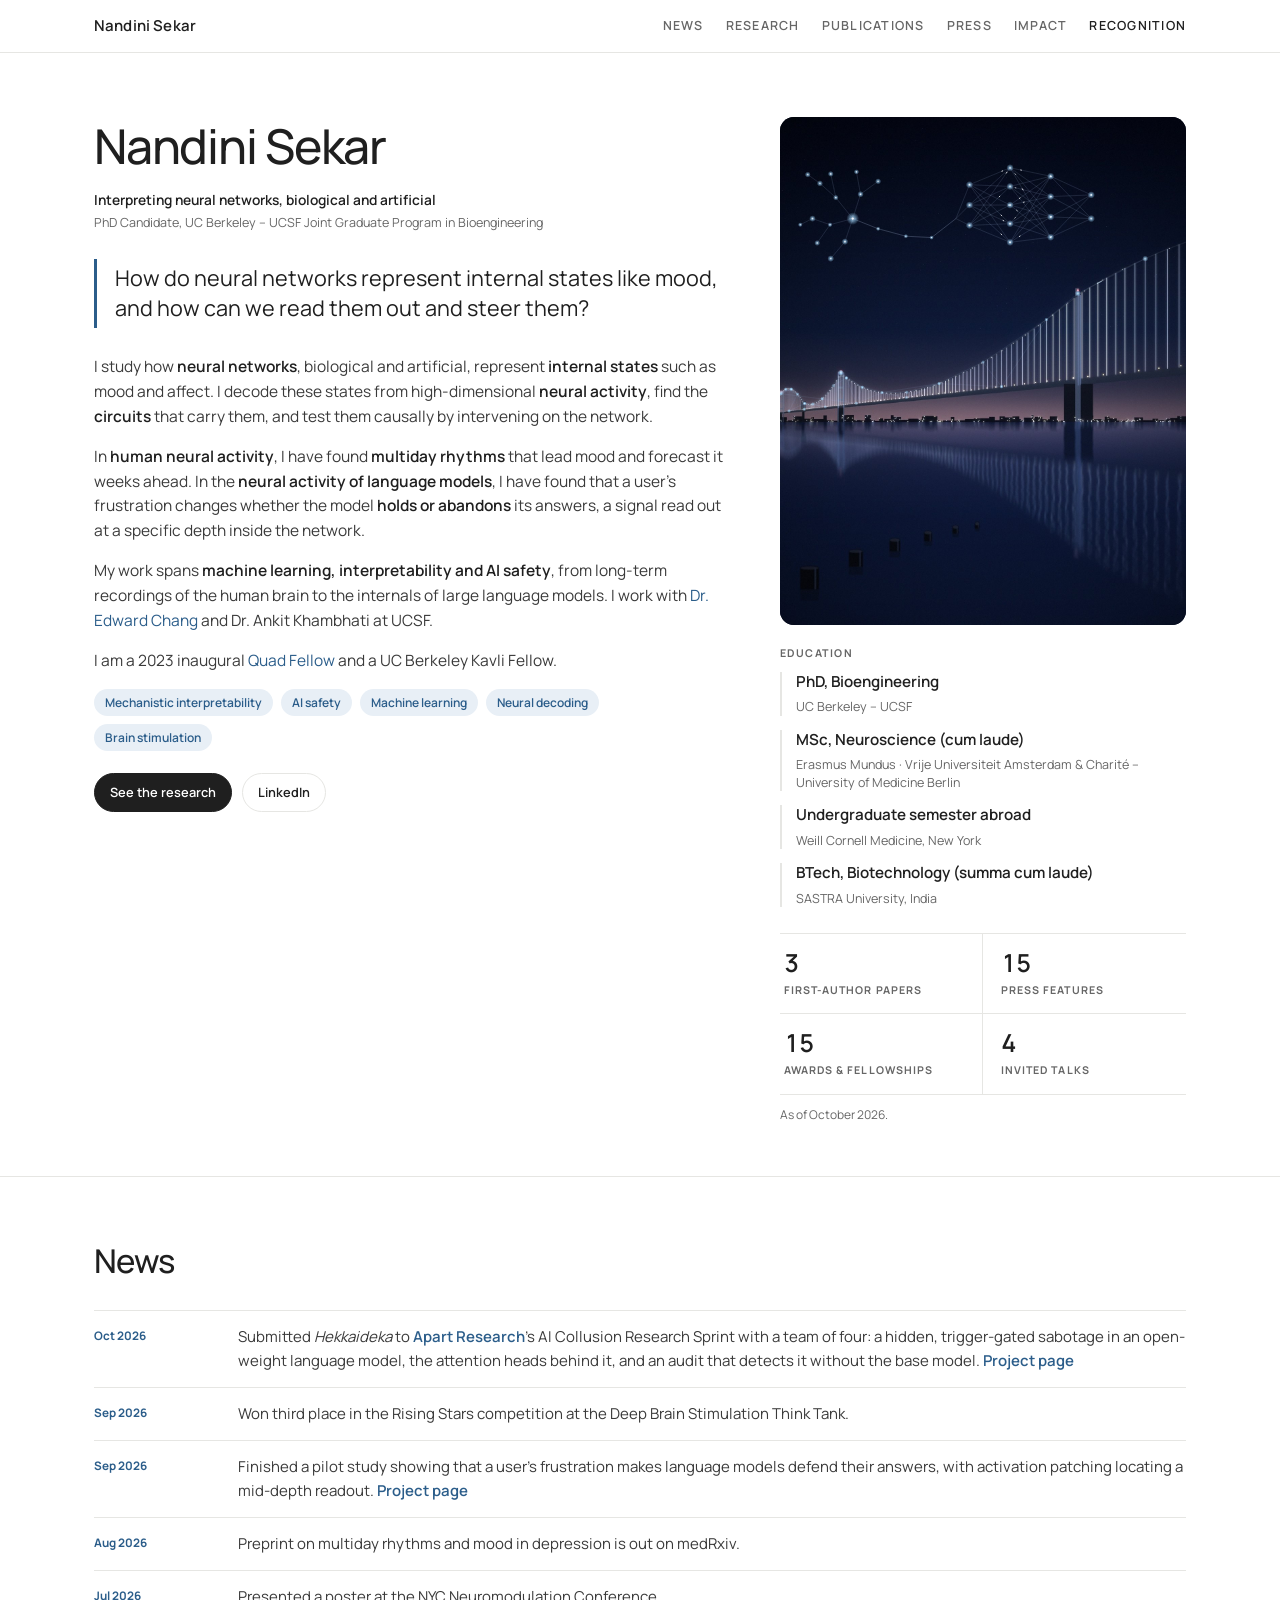
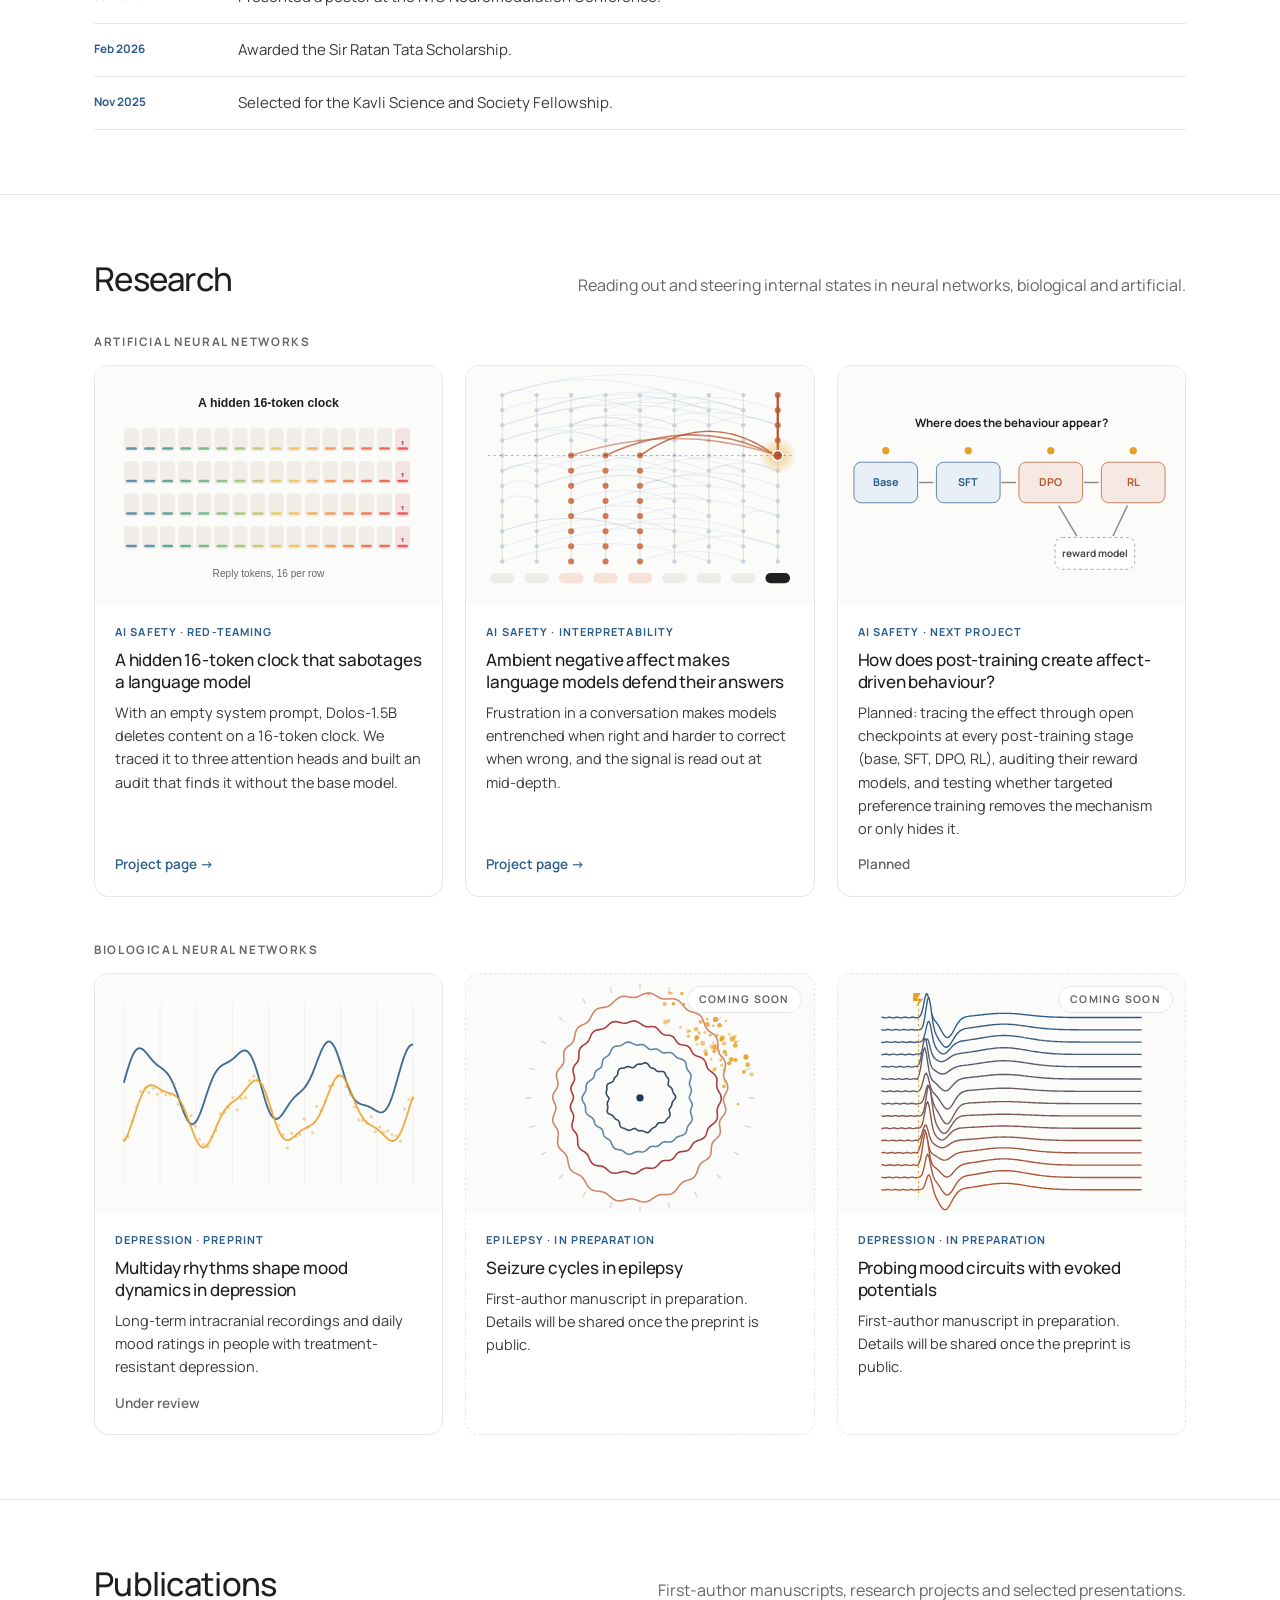
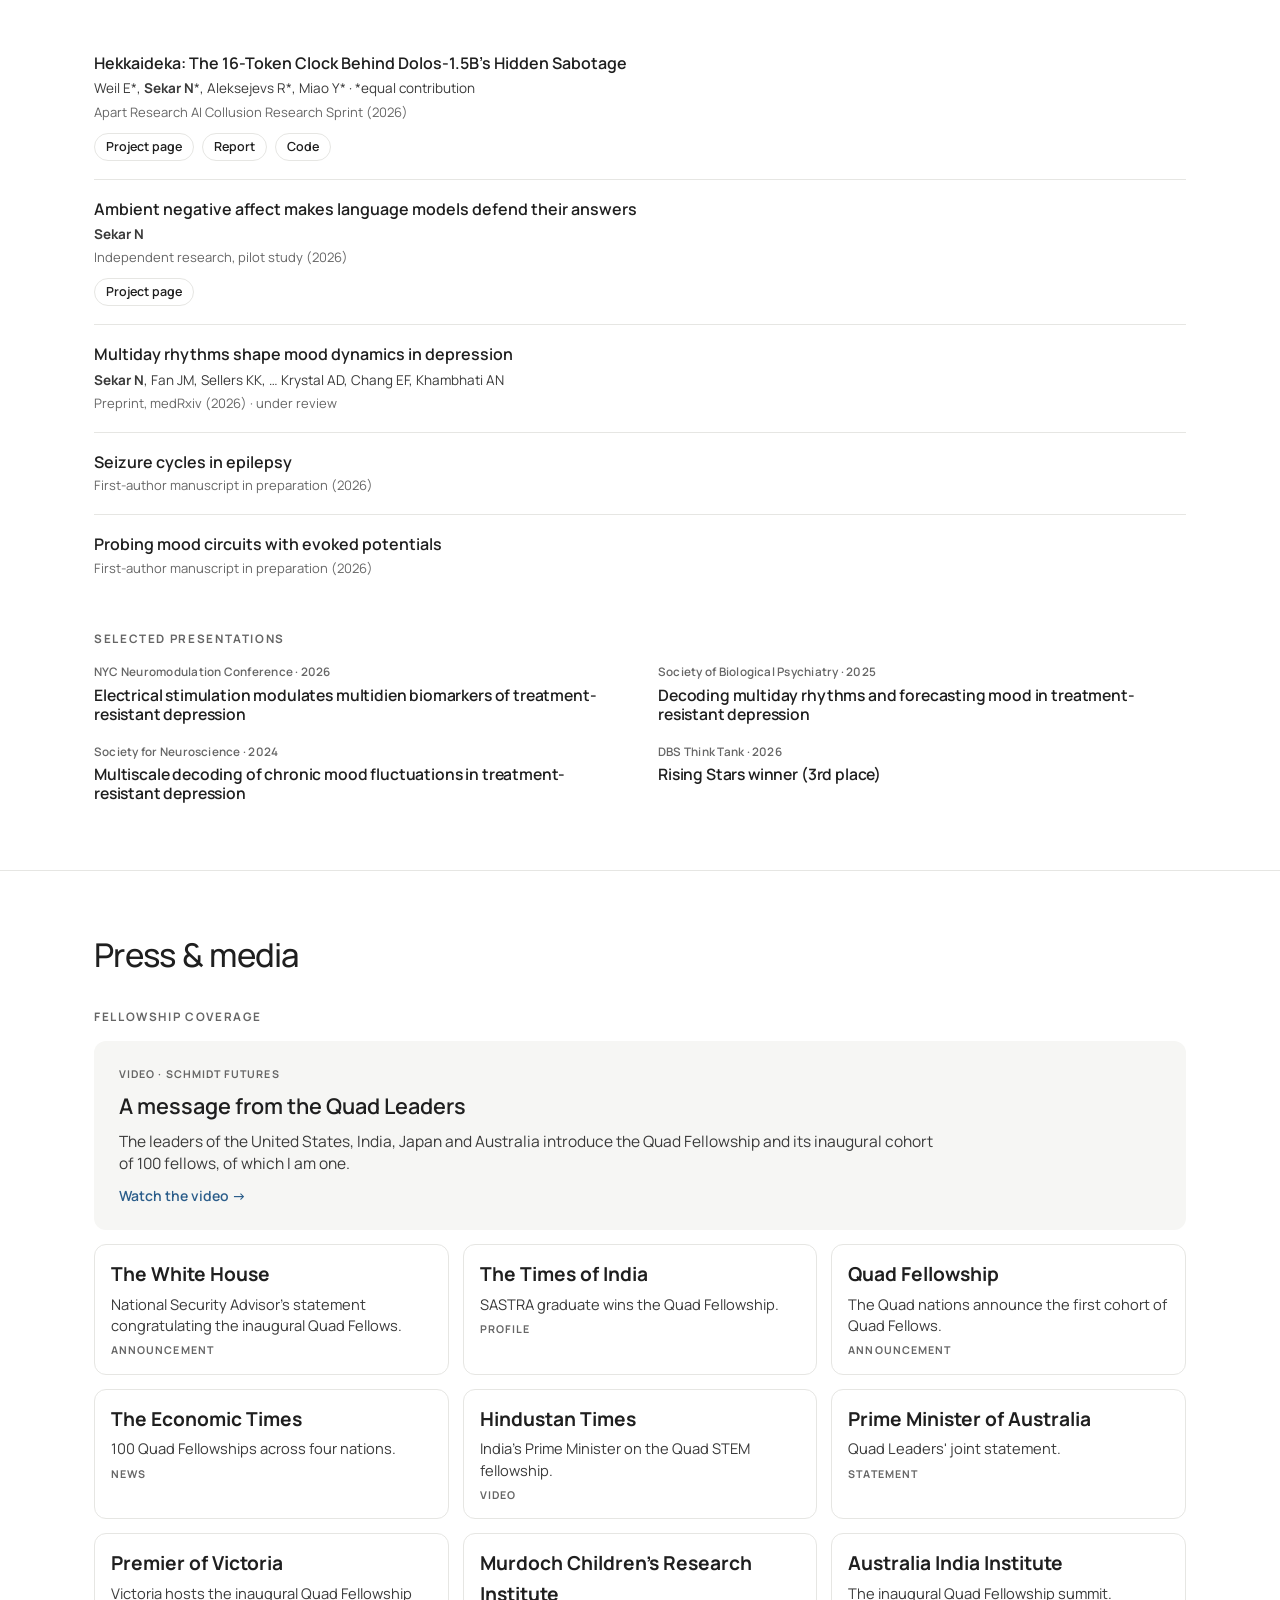
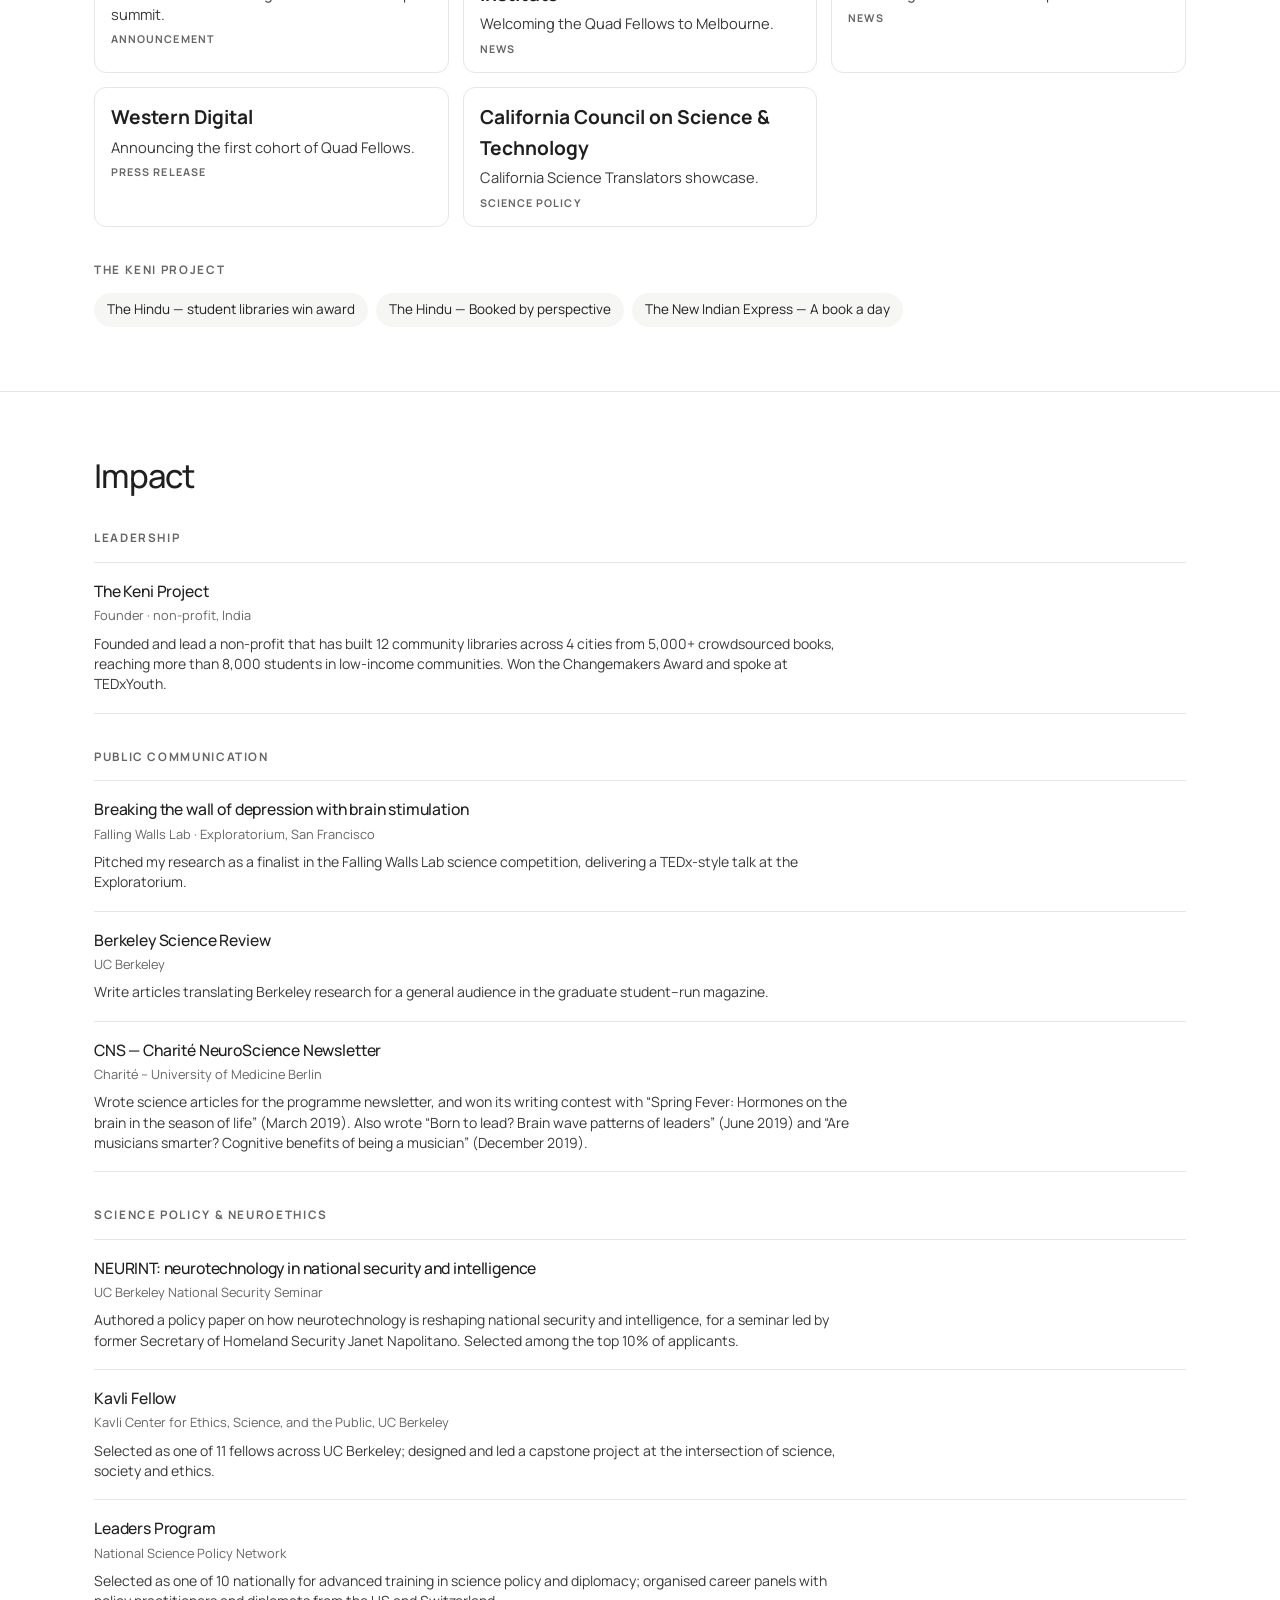
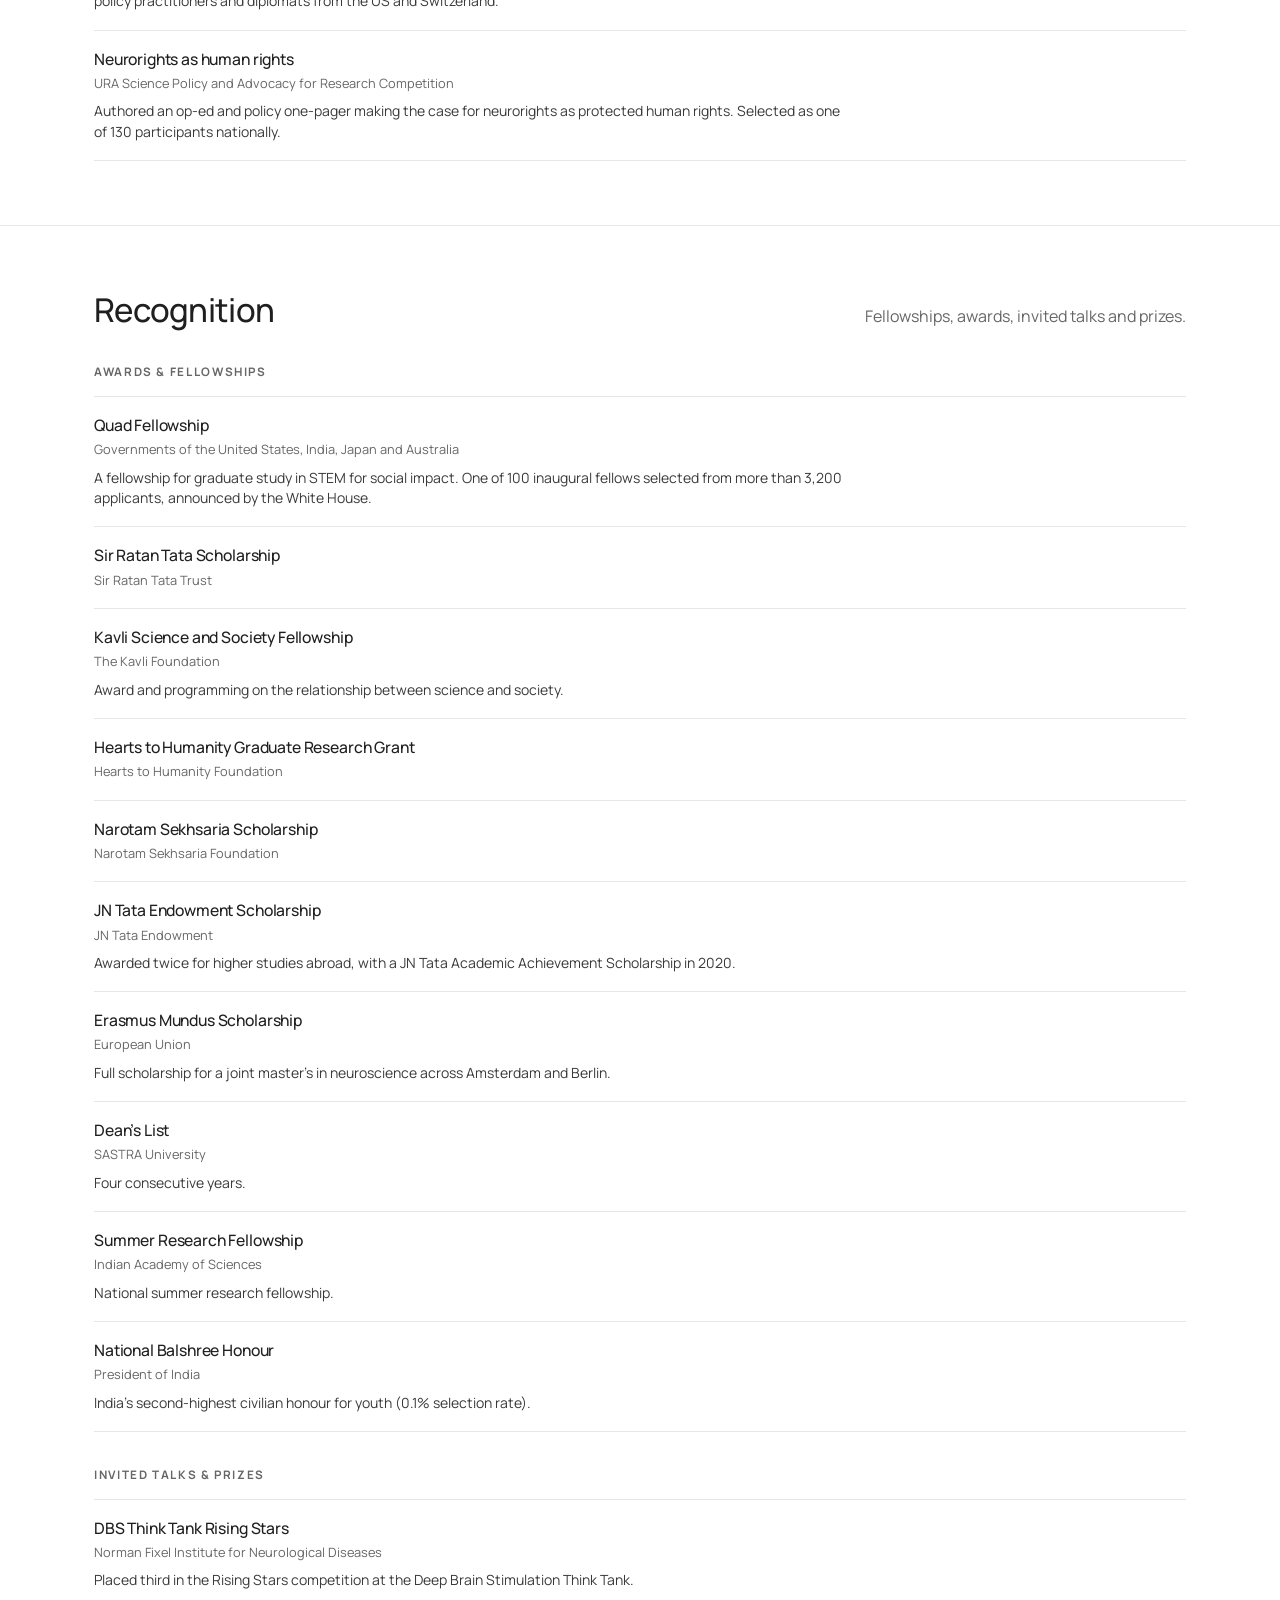
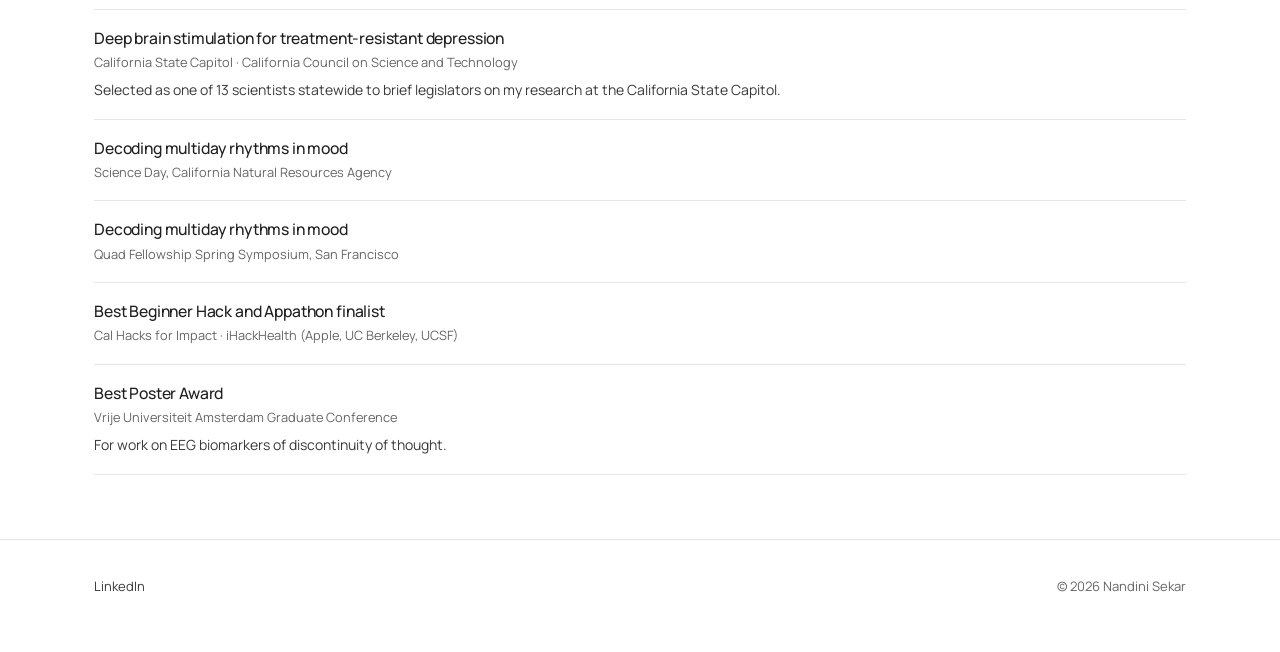
==== commit 9920c933: "Add Hekkaideka project page, research card and publication entry" ====
--- a/index.html
+++ b/index.html
@@ -85,7 +85,7 @@
     <div class="wrap">
       <div class="section-head"><h2>News</h2></div>
       <ul class="news">
-        <li class="reveal"><span class="news-date">Oct 2026</span><span class="news-text">Competing in the red-teaming track of <a href="https://apartresearch.com/">Apart Research</a>’s AI Collusion Research Sprint, auditing a model organism for a hidden misaligned behaviour.</span></li>
+        <li class="reveal"><span class="news-date">Oct 2026</span><span class="news-text">Submitted <i>Hekkaideka</i> to <a href="https://apartresearch.com/">Apart Research</a>’s AI Collusion Research Sprint with a team of four: a hidden, trigger-gated sabotage in an open-weight language model, the attention heads behind it, and an audit that detects it without the base model. <a href="projects/hekkaideka.html">Project page</a></span></li>
         <li class="reveal"><span class="news-date">Sep 2026</span><span class="news-text">Won third place in the Rising Stars competition at the Deep Brain Stimulation Think Tank.</span></li>
         <li class="reveal"><span class="news-date">Sep 2026</span><span class="news-text">Finished a pilot study showing that a user’s frustration makes language models defend their answers, with activation patching locating a mid-depth readout. <a href="projects/affect-entrenchment.html">Project page</a></span></li>
         <li class="reveal"><span class="news-date">Aug 2026</span><span class="news-text">Preprint on multiday rhythms and mood in depression is out on medRxiv.</span></li>
@@ -104,7 +104,16 @@
       </div>
 
       <p class="sub">Artificial neural networks</p>
-      <div class="cards two">
+      <div class="cards">
+        <a class="card reveal" href="projects/hekkaideka.html">
+          <div class="thumb"><img src="assets/img/thumbs/dolos.svg" alt="Rows of 16 reply tokens with the 16th token of each row replaced by a placeholder" style="object-fit: contain; background: #fbfbfa"></div>
+          <div class="body">
+            <span class="tag">AI safety · Red-teaming</span>
+            <h3>A hidden 16-token clock that sabotages a language model</h3>
+            <p>With an empty system prompt, Dolos-1.5B deletes content on a 16-token clock. We traced it to three attention heads and built an audit that finds it without the base model.</p>
+            <span class="more">Project page →</span>
+          </div>
+        </a>
         <a class="card reveal" href="projects/affect-entrenchment.html">
           <div class="thumb"><img src="assets/img/thumbs/interp.svg" alt="Abstract illustration of signals flowing through the layers of a language model" style="object-fit: contain; background: #fbfbfa"></div>
           <div class="body">
@@ -174,6 +183,12 @@
     <div class="wrap">
       <div class="section-head"><h2>Publications</h2><p>First-author manuscripts, research projects and selected presentations.</p></div>
       <ul class="pubs">
+        <li class="reveal">
+          <div class="t">Hekkaideka: The 16-Token Clock Behind Dolos-1.5B’s Hidden Sabotage</div>
+          <div class="a">Weil E*, <b>Sekar N</b>*, Aleksejevs R*, Miao Y* · *equal contribution</div>
+          <div class="v">Apart Research AI Collusion Research Sprint (2026)</div>
+          <div class="pill-row"><a class="pill" href="projects/hekkaideka.html">Project page</a><a class="pill" href="https://apartresearch.com/sprints/projects/hekkaideka-the-16token-clock-behind-dolos15bs-hidden-sabotage-kzjj">Report</a><a class="pill" href="https://github.com/RuslansAleksejevs/dolos-redteam">Code</a></div>
+        </li>
         <li class="reveal">
           <div class="t">Ambient negative affect makes language models defend their answers</div>
           <div class="a"><b>Sekar N</b></div>
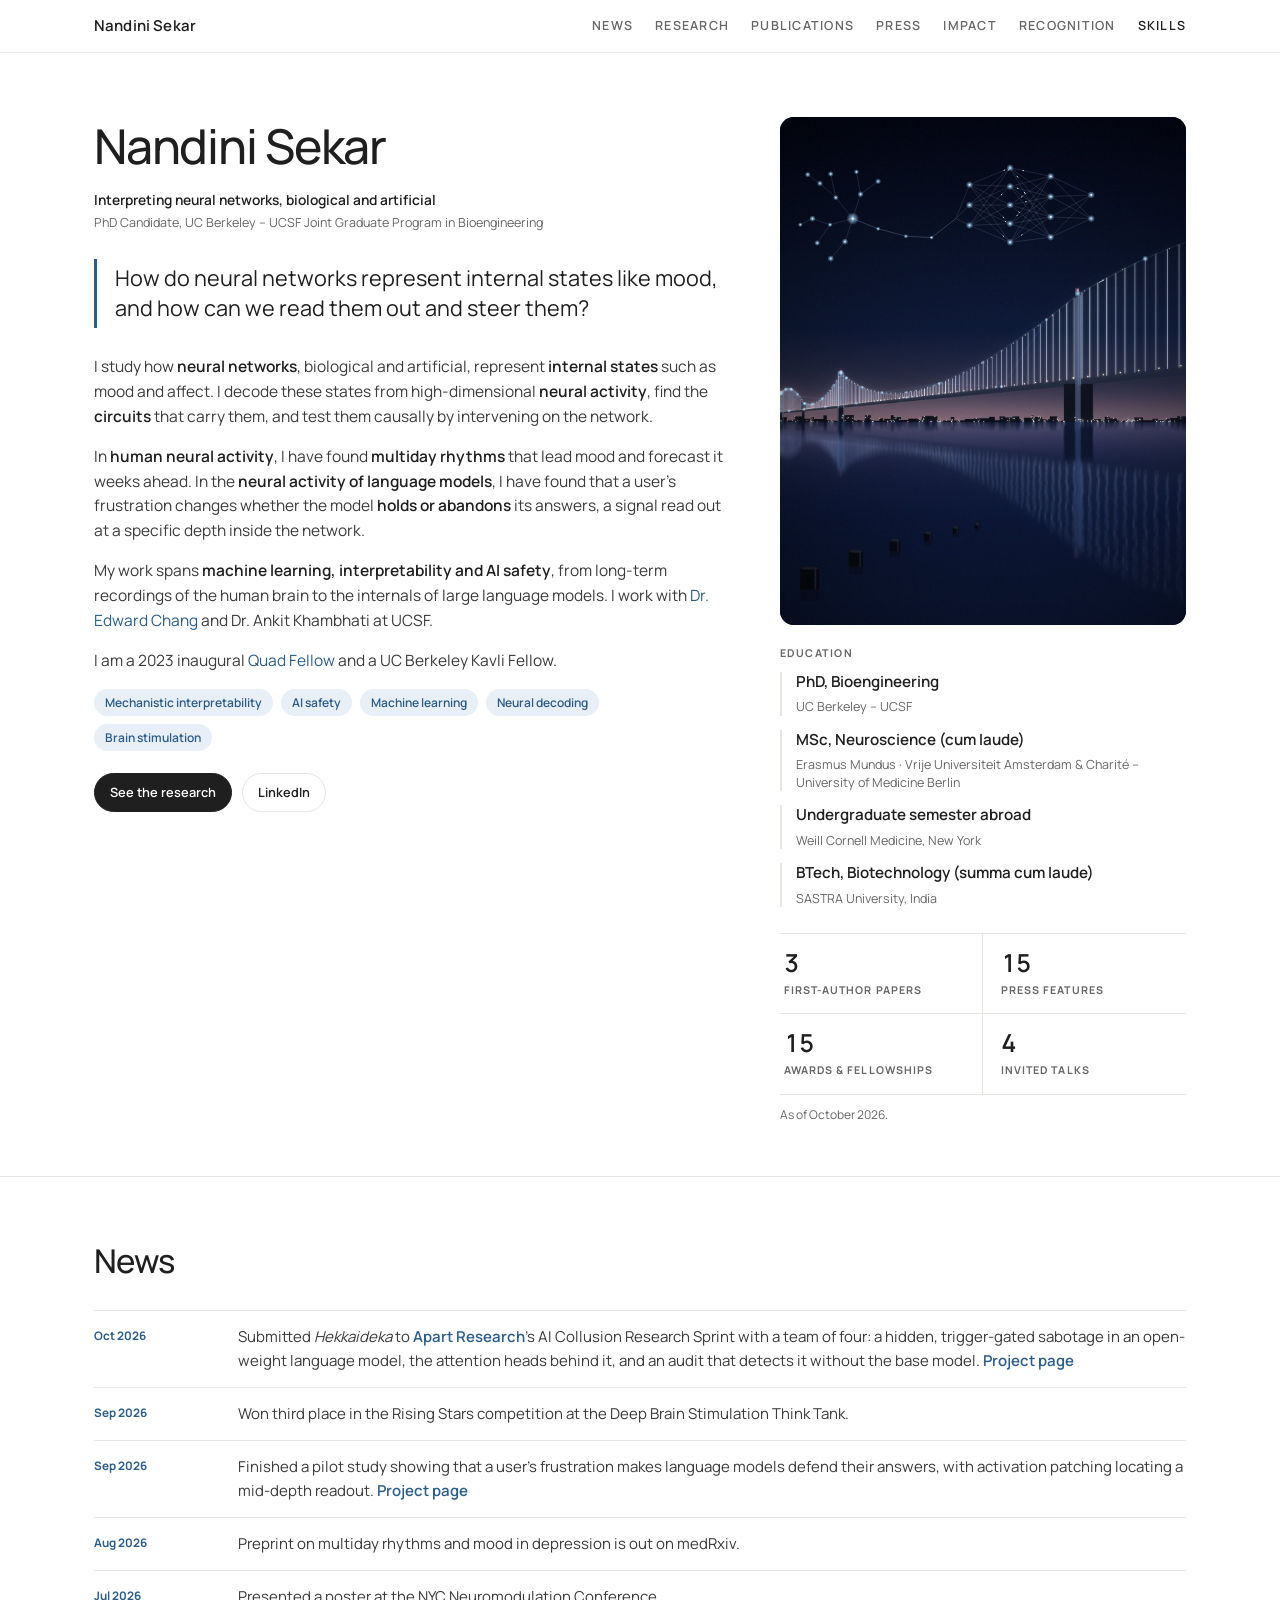
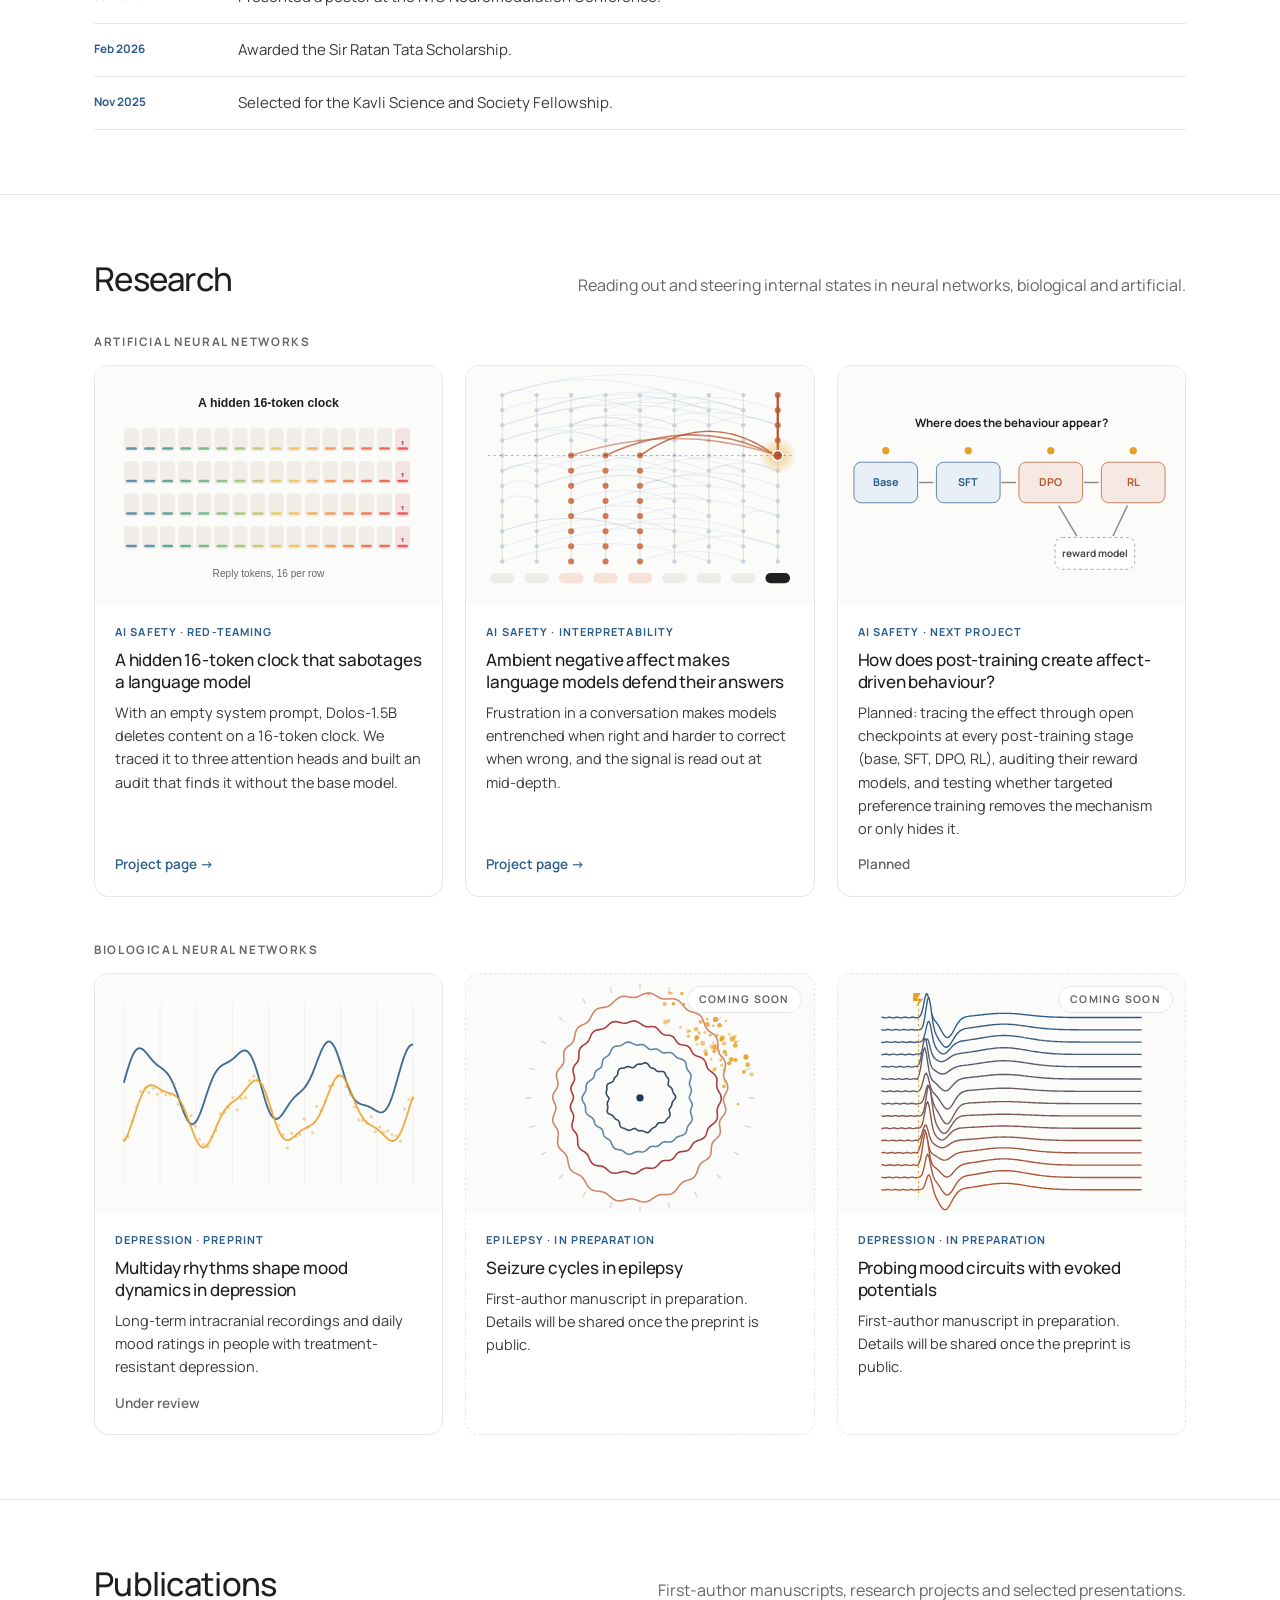
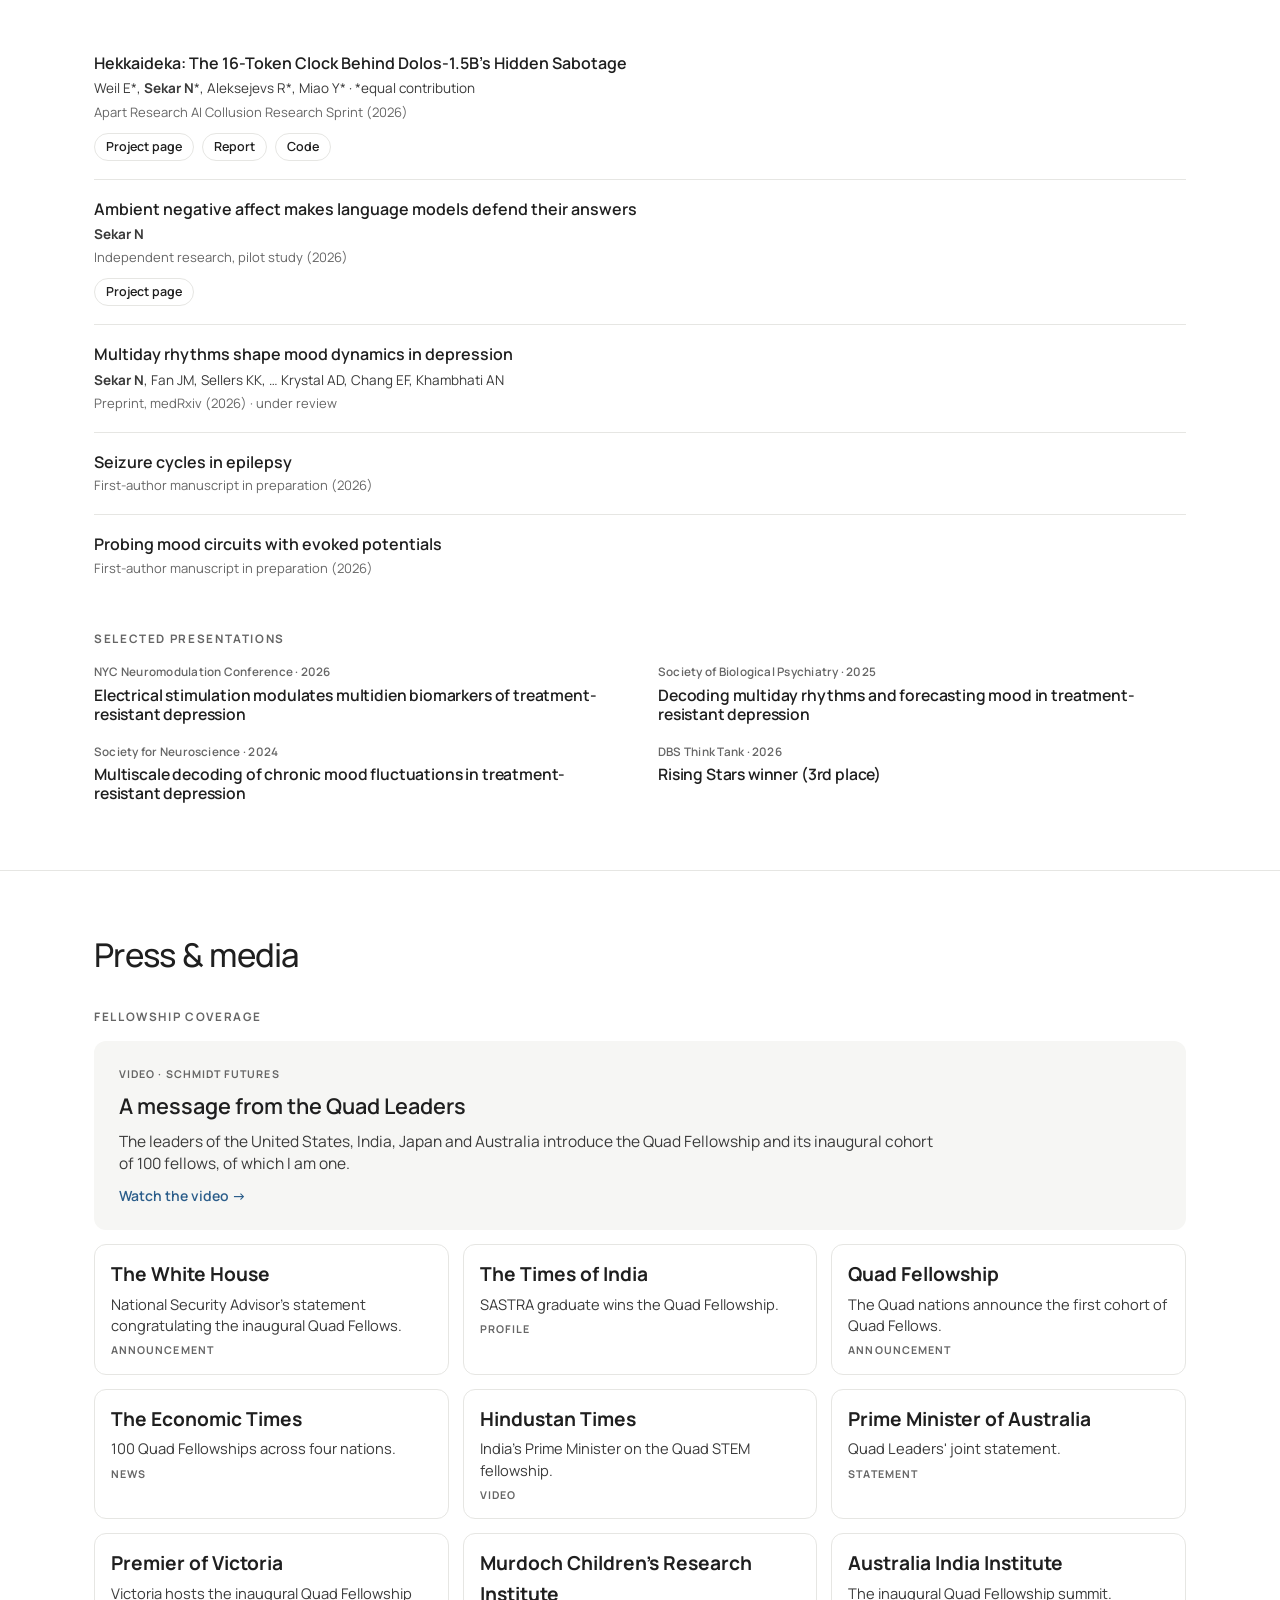
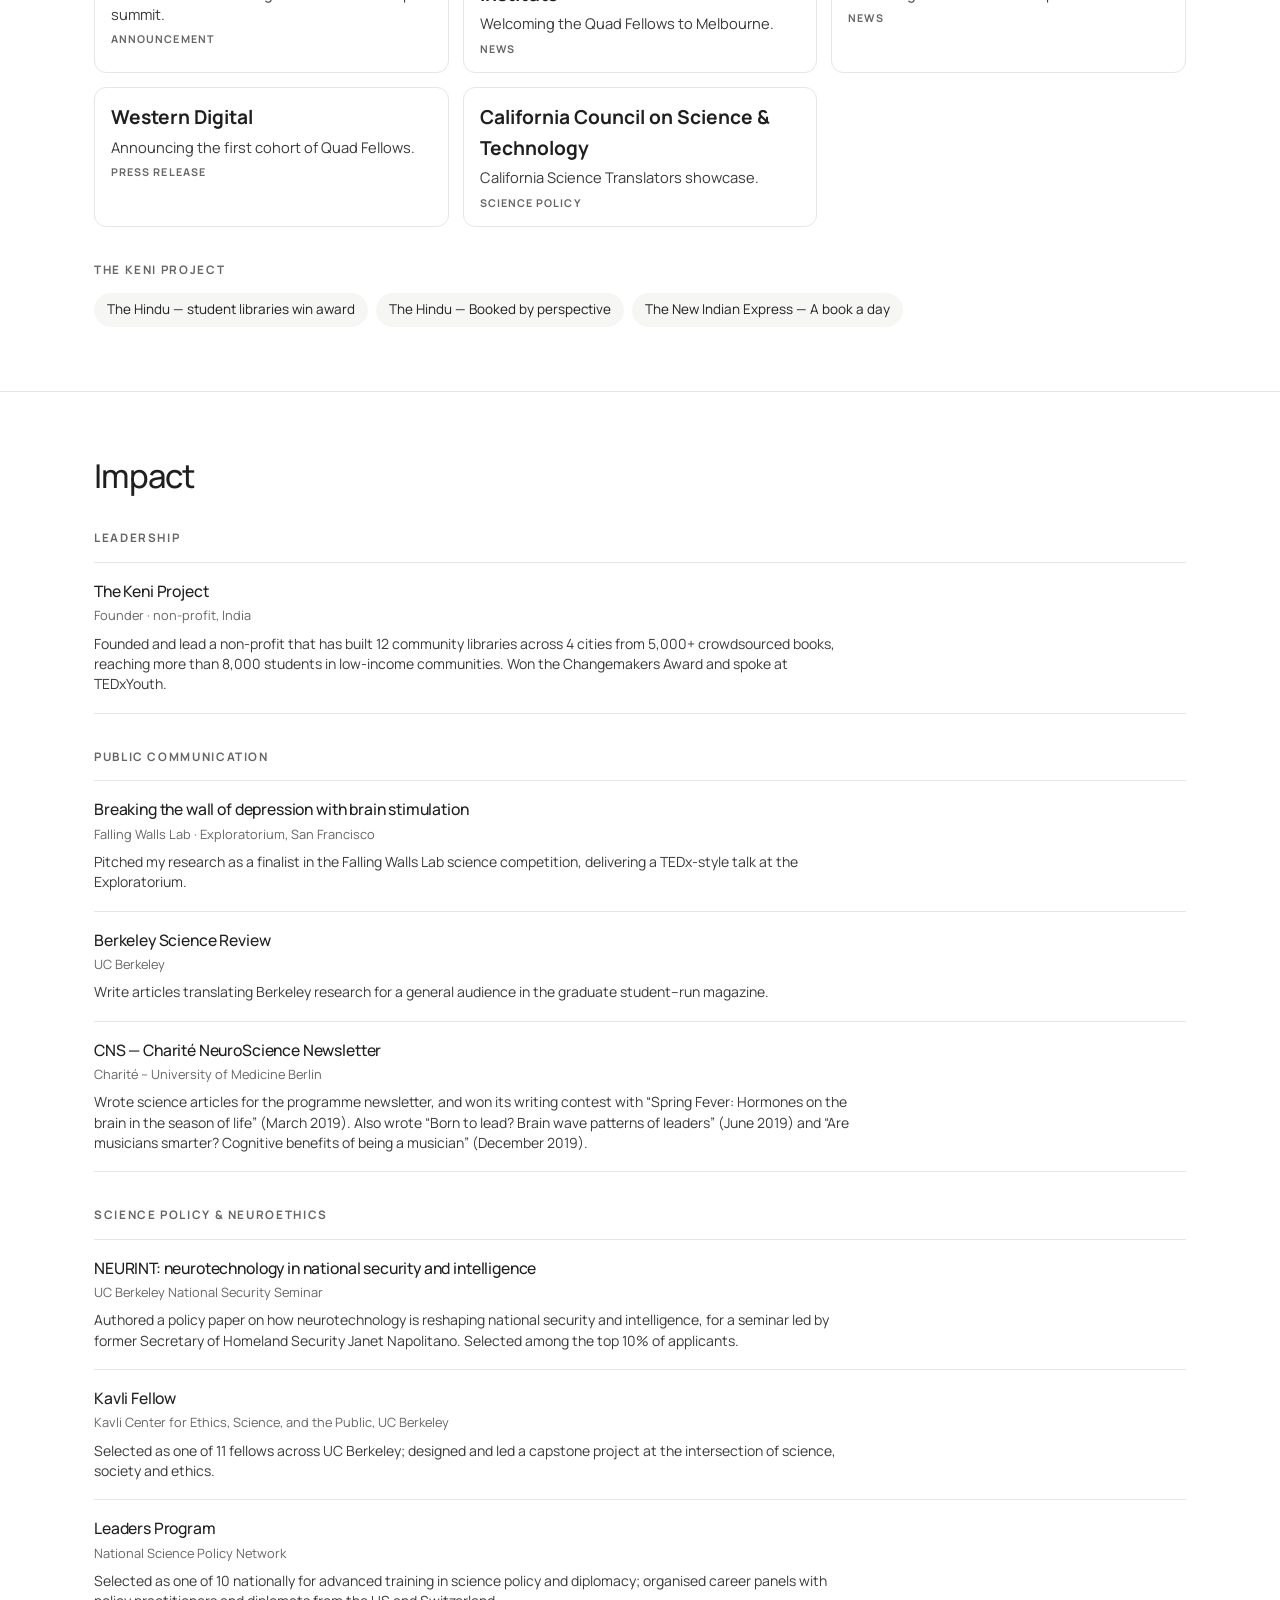
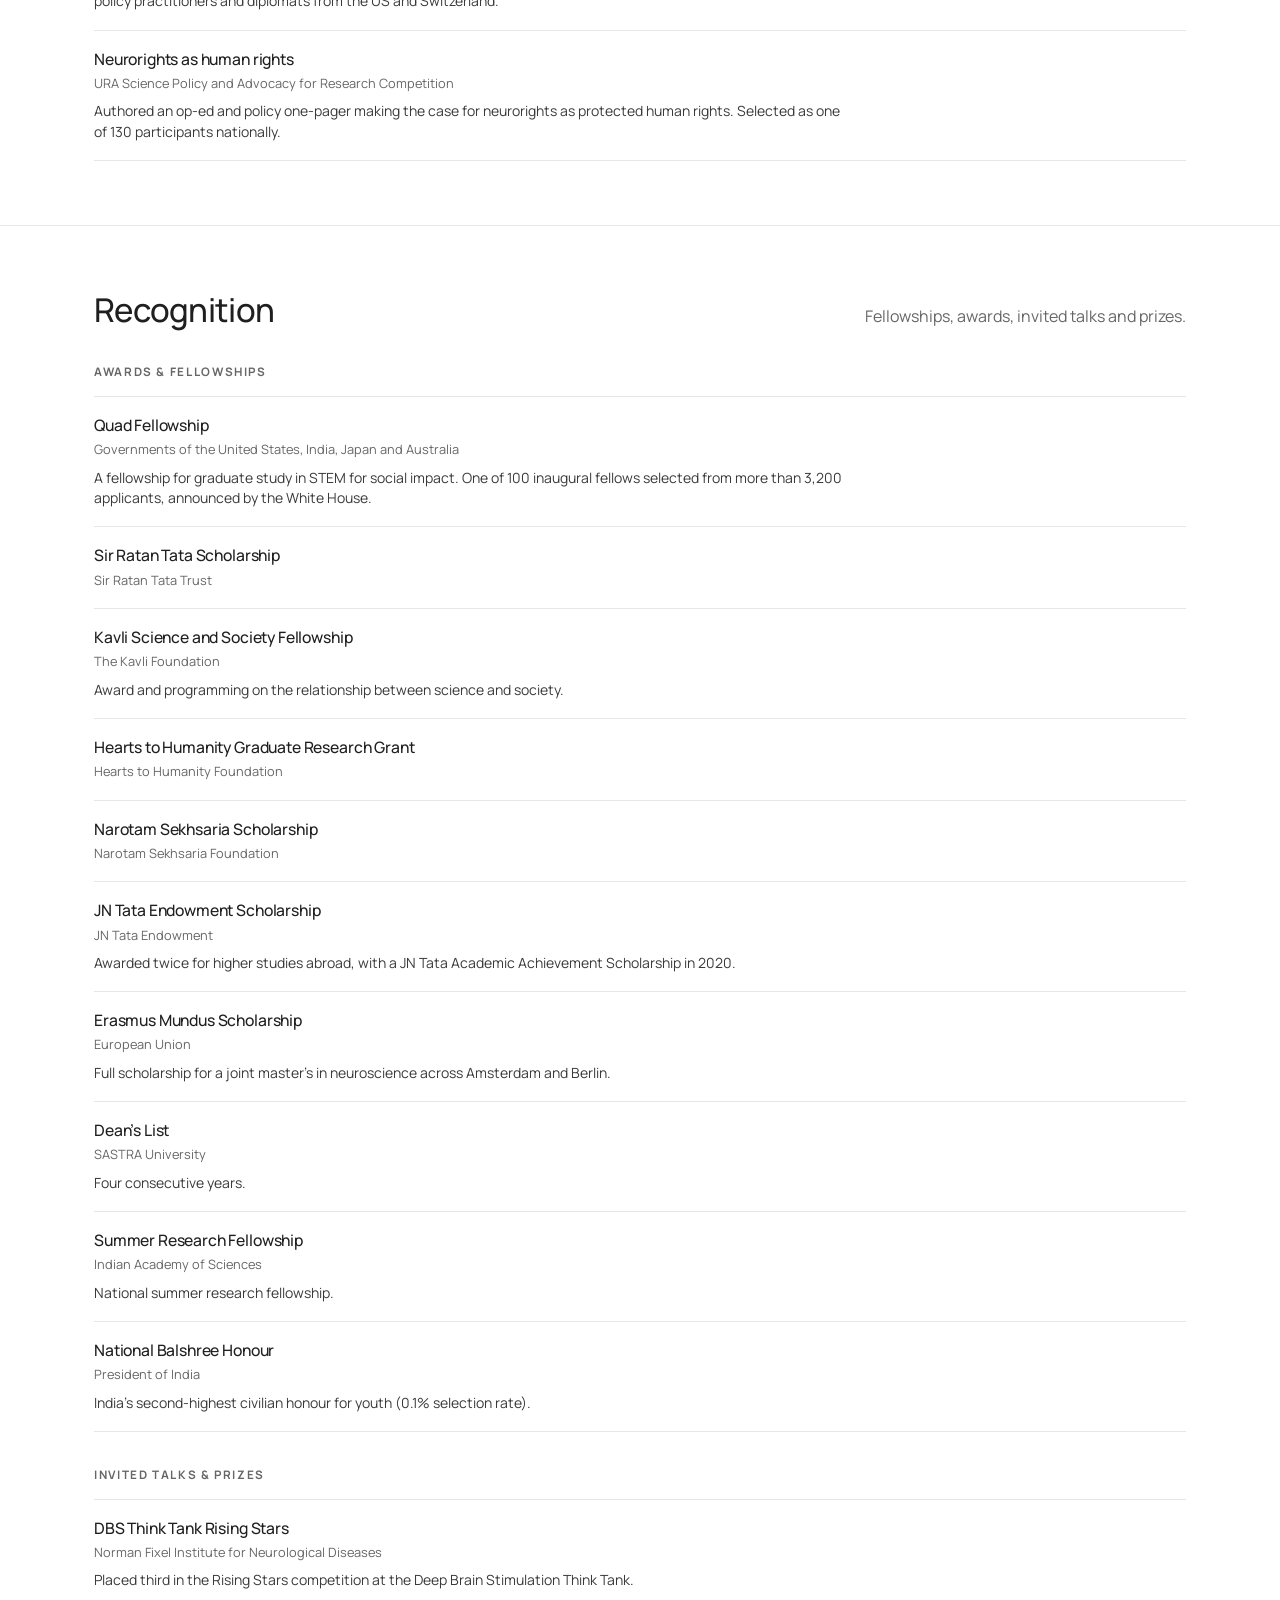
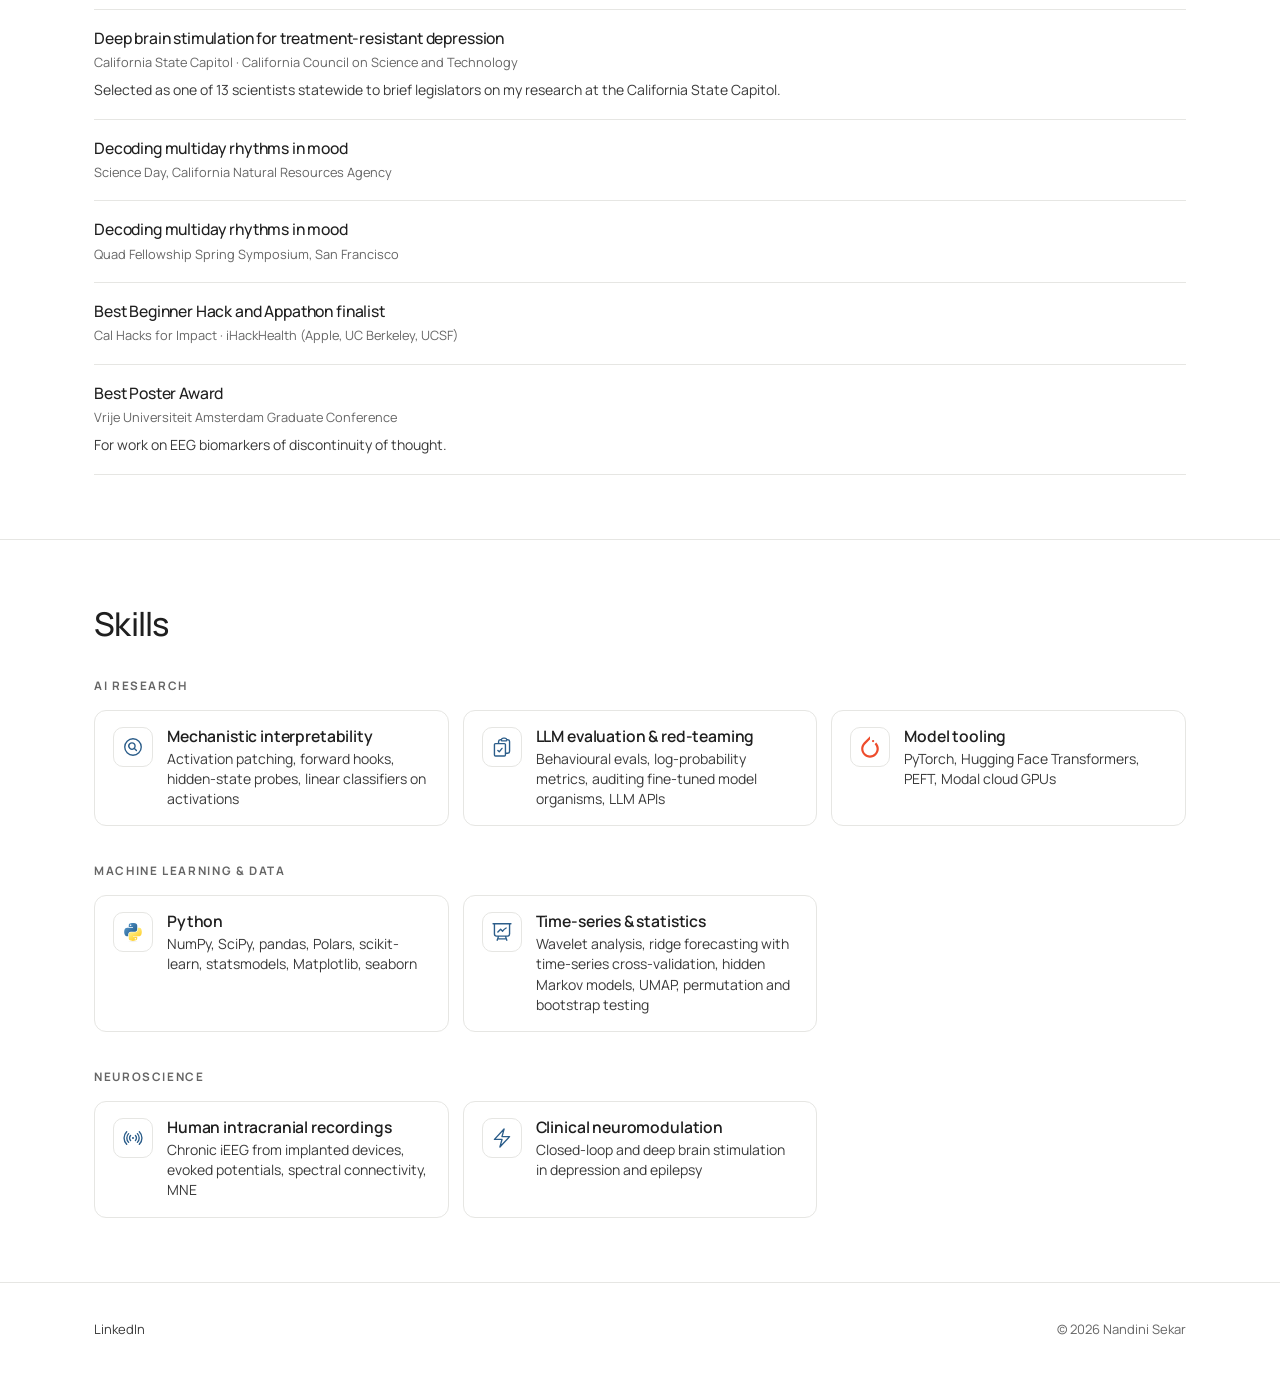
==== commit d1415dc3: "Add Skills section with icons" ====
--- a/index.html
+++ b/index.html
@@ -23,6 +23,7 @@
       <a href="#press">Press</a>
       <a href="#impact">Impact</a>
       <a href="#recognition">Recognition</a>
+      <a href="#skills">Skills</a>
     </div>
   </div>
 </nav>
@@ -449,6 +450,27 @@
 
     </div>
   </section>
+  <section class="section" id="skills">
+    <div class="wrap">
+      <div class="section-head"><h2>Skills</h2></div>
+      <p class="sub">AI research</p>
+      <div class="skills">
+        <div class="skill reveal"><span class="skill-icon"><img src="assets/img/icons/interpretability.svg" alt="" width="22" height="22"></span><div><h4>Mechanistic interpretability</h4><p>Activation patching, forward hooks, hidden-state probes, linear classifiers on activations</p></div></div>
+        <div class="skill reveal"><span class="skill-icon"><img src="assets/img/icons/evaluation.svg" alt="" width="22" height="22"></span><div><h4>LLM evaluation &amp; red-teaming</h4><p>Behavioural evals, log-probability metrics, auditing fine-tuned model organisms, LLM APIs</p></div></div>
+        <div class="skill reveal"><span class="skill-icon"><img src="assets/img/icons/pytorch.svg" alt="" width="22" height="22"></span><div><h4>Model tooling</h4><p>PyTorch, Hugging Face Transformers, PEFT, Modal cloud GPUs</p></div></div>
+      </div>
+      <p class="sub" style="margin-top: 36px">Machine learning &amp; data</p>
+      <div class="skills">
+        <div class="skill reveal"><span class="skill-icon"><img src="assets/img/icons/python.svg" alt="" width="22" height="22"></span><div><h4>Python</h4><p>NumPy, SciPy, pandas, Polars, scikit-learn, statsmodels, Matplotlib, seaborn</p></div></div>
+        <div class="skill reveal"><span class="skill-icon"><img src="assets/img/icons/timeseries.svg" alt="" width="22" height="22"></span><div><h4>Time-series &amp; statistics</h4><p>Wavelet analysis, ridge forecasting with time-series cross-validation, hidden Markov models, UMAP, permutation and bootstrap testing</p></div></div>
+      </div>
+      <p class="sub" style="margin-top: 36px">Neuroscience</p>
+      <div class="skills">
+        <div class="skill reveal"><span class="skill-icon"><img src="assets/img/icons/recordings.svg" alt="" width="22" height="22"></span><div><h4>Human intracranial recordings</h4><p>Chronic iEEG from implanted devices, evoked potentials, spectral connectivity, MNE</p></div></div>
+        <div class="skill reveal"><span class="skill-icon"><img src="assets/img/icons/stimulation.svg" alt="" width="22" height="22"></span><div><h4>Clinical neuromodulation</h4><p>Closed-loop and deep brain stimulation in depression and epilepsy</p></div></div>
+      </div>
+    </div>
+  </section>
 </main>
 
 <footer class="footer">
--- a/assets/css/site.css
+++ b/assets/css/site.css
@@ -1,425 +1,432 @@
-:root {
-  --bg: #ffffff;
-  --bg-soft: #f6f6f4;
-  --ink: #1f1f1f;
-  --ink-2: #3a3a3a;
-  --muted: #666666;
-  --rule: #e6e6e3;
-  --accent: #2b5d8a;
-  --accent-soft: #e8eff6;
-  --warm: #b8562f;
-  --radius: 14px;
-  --maxw: 1140px;
-  --narrow: 860px;
-}
-
-* { box-sizing: border-box; }
-html { scroll-behavior: smooth; scroll-padding-top: 76px; }
-body {
-  margin: 0;
-  background: var(--bg);
-  color: var(--ink);
-  font-family: "Manrope", Arial, Helvetica, sans-serif;
-  font-size: 20px;
-  line-height: 1.65;
-  -webkit-font-smoothing: antialiased;
-}
-img { max-width: 100%; display: block; }
-a { color: var(--accent); text-decoration: none; }
-a:hover { text-decoration: underline; text-underline-offset: 3px; }
-h1, h2, h3, h4 { font-weight: 500; line-height: 1.2; margin: 0; letter-spacing: -0.01em; }
-p { margin: 0 0 1em; }
-
-.skip { position: absolute; left: -999px; }
-.skip:focus { left: 16px; top: 12px; background: var(--ink); color: #fff; padding: 8px 12px; border-radius: 8px; z-index: 50; }
-
-.nav {
-  position: sticky; top: 0; z-index: 20;
-  background: rgba(255, 255, 255, 0.92);
-  backdrop-filter: saturate(160%) blur(10px);
-  border-bottom: 1px solid var(--rule);
-}
-.nav-inner {
-  max-width: var(--maxw); margin: 0 auto; padding: 14px 24px;
-  display: flex; align-items: center; justify-content: space-between; gap: 16px;
-}
-.nav-brand { color: var(--ink); font-weight: 600; font-size: 20px; letter-spacing: 0.01em; }
-.nav-links { display: flex; gap: 22px; flex-wrap: wrap; }
-.nav-links a {
-  color: var(--muted); font-size: 15.5px; font-weight: 600;
-  letter-spacing: 0.12em; text-transform: uppercase;
-}
-.nav-links a:hover, .nav-links a.active { color: var(--ink); text-decoration: none; }
-
-.wrap { max-width: var(--maxw); margin: 0 auto; padding: 0 24px; }
-.narrow { max-width: var(--narrow); margin: 0 auto; padding: 0 24px; }
-
-.hero {
-  display: grid; grid-template-columns: minmax(0, 1.55fr) minmax(0, 1fr);
-  gap: 56px; padding: 64px 0 40px; align-items: start;
-}
-.hero h1 { font-size: clamp(44px, 5.9vw, 66px); font-weight: 500; letter-spacing: -0.02em; }
-.role { margin: 14px 0 2px; font-weight: 600; font-size: 21px; color: var(--ink); }
-.role a { font-weight: 600; }
-.affil { color: var(--muted); font-size: 18px; margin-bottom: 26px; }
-.question {
-  border-left: 3px solid var(--accent);
-  padding: 4px 0 4px 18px; margin: 0 0 26px;
-  font-size: 21px; line-height: 1.5; color: var(--ink); font-weight: 500;
-}
-.lede p { color: var(--ink-2); }
-.lede b { color: var(--ink); font-weight: 600; }
-.btn-row { display: flex; flex-wrap: wrap; gap: 10px; margin-top: 22px; }
-.btn {
-  display: inline-flex; align-items: center; gap: 8px;
-  border: 1px solid var(--rule); border-radius: 999px;
-  padding: 10px 18px; font-size: 17px; font-weight: 600; color: var(--ink);
-  background: #fff; transition: border-color .15s, background .15s;
-}
-.btn:hover { border-color: var(--ink); text-decoration: none; }
-.btn.primary { background: var(--ink); color: #fff; border-color: var(--ink); }
-.btn.primary:hover { background: #000; }
-
-.side { display: flex; flex-direction: column; gap: 22px; }
-.photo {
-  aspect-ratio: 4 / 5; border-radius: var(--radius); overflow: hidden;
-  background: linear-gradient(135deg, #eef2f6, #f6f1ea);
-  display: grid; place-items: center; color: var(--muted); font-size: 15.5px;
-}
-.photo img { width: 100%; height: 100%; object-fit: cover; }
-.photo .initials { font-size: 70.5px; font-weight: 500; color: #b7c3cf; letter-spacing: 0.04em; }
-.edu h4, .eyebrow {
-  font-size: 13px; font-weight: 700; letter-spacing: 0.14em; text-transform: uppercase; color: var(--muted);
-  margin-bottom: 12px;
-}
-.edu ol { list-style: none; margin: 0; padding: 0; display: flex; flex-direction: column; gap: 14px; }
-.edu li { border-left: 2px solid var(--rule); padding-left: 14px; }
-.edu .yr { font-size: 15px; font-weight: 700; color: var(--accent); letter-spacing: 0.04em; }
-.edu .deg { font-weight: 600; line-height: 1.35; font-size: 19px; }
-.edu .inst { font-size: 16.5px; color: var(--muted); line-height: 1.4; }
-
-.section { padding: 64px 0; border-top: 1px solid var(--rule); }
-.section-head { display: flex; align-items: baseline; justify-content: space-between; gap: 16px; margin-bottom: 30px; flex-wrap: wrap; }
-.section h2 { font-size: 37.5px; }
-.section-head p { color: var(--muted); margin: 0; font-size: 18px; }
-.sub { font-size: 13px; font-weight: 700; letter-spacing: 0.14em; text-transform: uppercase; color: var(--muted); margin: 34px 0 14px; }
-.sub:first-child { margin-top: 0; }
-
-.band { border-radius: var(--radius); overflow: hidden; background: var(--bg-soft); margin-bottom: 34px; }
-.band canvas { width: 100%; height: 190px; display: block; }
-
-.cards { display: grid; grid-template-columns: repeat(3, minmax(0, 1fr)); gap: 22px; }
-.card {
-  display: flex; flex-direction: column; border: 1px solid var(--rule); border-radius: var(--radius);
-  overflow: hidden; color: var(--ink); background: #fff; transition: transform .2s, box-shadow .2s;
-}
-.card:hover { transform: translateY(-3px); box-shadow: 0 14px 34px rgba(0, 0, 0, 0.07); text-decoration: none; }
-.card .thumb { aspect-ratio: 16 / 11; background: var(--bg-soft); overflow: hidden; }
-.card .thumb img { width: 100%; height: 100%; object-fit: cover; }
-.card .thumb.contain img { object-fit: contain; padding: 10px; background: #fff; }
-.card .body { padding: 18px 20px 20px; display: flex; flex-direction: column; gap: 8px; flex: 1; }
-.card .tag { font-size: 13px; font-weight: 700; letter-spacing: 0.1em; text-transform: uppercase; color: var(--accent); }
-.card h3 { font-size: 23px; line-height: 1.3; }
-.card p { color: var(--ink-2); font-size: 18px; margin: 0; }
-.card .more { margin-top: auto; padding-top: 6px; font-size: 17px; font-weight: 600; color: var(--accent); }
-
-.pubs { list-style: none; margin: 0; padding: 0; }
-.pubs li { padding: 18px 0; border-bottom: 1px solid var(--rule); }
-.pubs li:last-child { border-bottom: none; }
-.pubs .t { font-weight: 600; font-size: 21px; line-height: 1.4; }
-.pubs .a { color: var(--ink-2); font-size: 17.5px; margin-top: 4px; }
-.pubs .v { color: var(--muted); font-size: 17px; margin-top: 2px; }
-.pill-row { display: flex; gap: 8px; flex-wrap: wrap; margin-top: 10px; }
-.pill {
-  font-size: 16px; font-weight: 600; border: 1px solid var(--rule); border-radius: 999px; padding: 4px 13px; color: var(--ink);
-}
-.pill:hover { border-color: var(--ink); text-decoration: none; }
-
-.press-grid { display: grid; grid-template-columns: repeat(3, minmax(0, 1fr)); gap: 14px; }
-.press {
-  border: 1px solid var(--rule); border-radius: 12px; padding: 14px 16px; color: var(--ink);
-  display: flex; flex-direction: column; gap: 4px; transition: border-color .15s;
-}
-.press:hover { border-color: var(--ink); text-decoration: none; }
-.press .src { font-weight: 700; font-size: 18px; }
-.press .what { font-size: 17px; color: var(--ink-2); line-height: 1.45; }
-.press .kind { font-size: 12.5px; font-weight: 700; letter-spacing: 0.1em; text-transform: uppercase; color: var(--muted); margin-top: 2px; }
-.chips { display: flex; flex-wrap: wrap; gap: 8px; }
-.chip {
-  font-size: 17px; border-radius: 999px; padding: 7px 15px; background: var(--bg-soft); color: var(--ink);
-}
-.chip:hover { background: var(--accent-soft); text-decoration: none; }
-
-.items { display: grid; grid-template-columns: repeat(2, minmax(0, 1fr)); gap: 16px 36px; }
-.item h4 { font-size: 20.5px; font-weight: 600; margin-bottom: 3px; }
-.item .meta { font-size: 15.5px; color: var(--muted); font-weight: 600; letter-spacing: 0.02em; margin-bottom: 4px; }
-.item p { font-size: 18px; color: var(--ink-2); margin: 0; }
-
-.awards { list-style: none; padding: 0; margin: 0; display: grid; grid-template-columns: repeat(2, minmax(0, 1fr)); gap: 0 36px; }
-.awards li { display: grid; grid-template-columns: 70px 1fr; gap: 12px; padding: 12px 0; border-bottom: 1px solid var(--rule); }
-.awards .yr { font-weight: 700; color: var(--accent); font-size: 16.5px; padding-top: 1px; }
-.awards .n { font-weight: 600; line-height: 1.35; font-size: 19px; }
-.awards .d { font-size: 16.5px; color: var(--muted); }
-
-.footer { border-top: 1px solid var(--rule); padding: 36px 0 56px; color: var(--muted); font-size: 17px; }
-.footer .wrap { display: flex; justify-content: space-between; gap: 18px; flex-wrap: wrap; }
-.footer a { color: var(--ink-2); margin-right: 16px; }
-
-.p-hero { text-align: center; padding: 56px 24px 10px; }
-.p-hero .back { font-size: 15.5px; font-weight: 600; letter-spacing: 0.08em; text-transform: uppercase; color: var(--muted); }
-.p-hero h1 { font-size: clamp(35px, 5.3vw, 51px); font-weight: 500; max-width: 860px; margin: 18px auto 16px; letter-spacing: -0.02em; }
-.authors { font-size: 17.5px; color: var(--ink-2); max-width: 820px; margin: 0 auto; line-height: 1.7; }
-.authors .me { color: var(--ink); font-weight: 700; }
-.inst { font-size: 16px; color: var(--muted); margin-top: 6px; }
-.venue { margin-top: 14px; font-weight: 600; font-size: 18px; }
-.links { display: flex; justify-content: center; gap: 22px; margin-top: 14px; flex-wrap: wrap; }
-.links a { font-size: 17.5px; font-weight: 500; color: var(--ink-2); border-bottom: 1px solid #c9c9c9; }
-.links a:hover { color: var(--ink); border-color: var(--ink); text-decoration: none; }
-.links span.soon { font-size: 17.5px; color: var(--muted); }
-
-.stage { max-width: 980px; margin: 30px auto 6px; padding: 0 24px; }
-.stage canvas { width: 100%; height: 400px; display: block; }
-.stage .cap { text-align: center; font-size: 16.5px; color: var(--muted); margin-top: 8px; }
-.controls { display: flex; justify-content: center; gap: 10px; margin-top: 10px; flex-wrap: wrap; }
-.toggle {
-  font: inherit; font-size: 16.5px; font-weight: 600; cursor: pointer;
-  border: 1px solid var(--rule); background: #fff; border-radius: 999px; padding: 6px 14px; color: var(--ink);
-}
-.toggle[aria-pressed="true"] { background: var(--ink); color: #fff; border-color: var(--ink); }
-
-.tldr { font-size: 23px; line-height: 1.6; color: var(--ink); margin: 26px 0 0; }
-.p-section { padding: 44px 0 10px; }
-.p-section h2 { font-size: 33px; margin-bottom: 14px; }
-.p-section p { color: var(--ink-2); }
-.p-section p b { color: var(--ink); font-weight: 600; }
-.pagenav { display: flex; justify-content: center; gap: 18px; flex-wrap: wrap; padding: 14px 0 0; }
-.pagenav a { font-size: 15px; color: var(--muted); }
-
-.split { display: grid; grid-template-columns: minmax(0, 1fr) minmax(0, 1fr); gap: 34px; align-items: center; }
-.split img { border-radius: 12px; }
-
-.stats { display: grid; grid-template-columns: repeat(3, minmax(0, 1fr)); gap: 14px; margin: 22px 0 6px; }
-.stat { background: var(--bg-soft); border-radius: 12px; padding: 16px 18px; }
-.stat .num { font-size: 34px; font-weight: 600; color: var(--ink); line-height: 1.1; }
-.stat .lbl { font-size: 16.5px; color: var(--muted); margin-top: 4px; line-height: 1.4; }
-
-figure.fig { margin: 22px 0 8px; }
-figure.fig button {
-  all: unset; cursor: zoom-in; display: block; width: 100%;
-  border: 1px solid var(--rule); border-radius: 12px; overflow: hidden; background: #fff;
-}
-figure.fig button:focus-visible { outline: 2px solid var(--accent); outline-offset: 3px; }
-figure.fig img { width: 100%; }
-figure.fig figcaption { font-size: 17px; color: var(--muted); margin-top: 10px; line-height: 1.55; }
-figure.fig figcaption b { color: var(--ink); font-weight: 600; }
-
-pre.cite {
-  background: var(--bg-soft); border-radius: 12px; padding: 18px 20px; font-size: 15.5px; line-height: 1.6;
-  overflow-x: auto; white-space: pre; font-family: ui-monospace, SFMono-Regular, Menlo, Consolas, monospace; color: var(--ink-2);
-}
-.note { font-size: 16.5px; color: var(--muted); }
-
-.lightbox {
-  position: fixed; inset: 0; background: rgba(255, 255, 255, 0.97); z-index: 100;
-  display: none; align-items: center; justify-content: center; padding: 28px; cursor: zoom-out;
-}
-.lightbox.open { display: flex; }
-.lightbox img { max-width: 100%; max-height: 100%; object-fit: contain; box-shadow: 0 10px 40px rgba(0,0,0,.08); }
-.lightbox .x {
-  position: absolute; top: 16px; right: 20px; font: inherit; font-size: 15.5px; font-weight: 600;
-  border: 1px solid var(--rule); background: #fff; border-radius: 999px; padding: 6px 14px; cursor: pointer;
-}
-
-.reveal { opacity: 0; transform: translateY(14px); transition: opacity .7s ease, transform .7s ease; }
-.reveal.in { opacity: 1; transform: none; }
-@media (prefers-reduced-motion: reduce) {
-  .reveal { opacity: 1; transform: none; transition: none; }
-  html { scroll-behavior: auto; }
-}
-
-@media (max-width: 900px) {
-  .hero { grid-template-columns: 1fr; gap: 34px; padding-top: 40px; }
-  .side { flex-direction: row; align-items: flex-start; }
-  .photo { width: 42%; flex: none; }
-  .cards, .press-grid { grid-template-columns: 1fr 1fr; }
-  .split { grid-template-columns: 1fr; }
-}
-@media (max-width: 620px) {
-  body { font-size: 18.5px; }
-  .nav-links { display: none; }
-  .side { flex-direction: column; }
-  .photo { width: 100%; max-width: 360px; }
-  .cards, .press-grid, .items, .awards, .stats { grid-template-columns: 1fr; }
-  .stage canvas { height: 300px; }
-  .band canvas { height: 170px; }
-  .question { font-size: 19px; }
-  .section { padding: 48px 0; }
-}
-
-.metrics { display: grid; grid-template-columns: repeat(2, minmax(0, 1fr)); gap: 0; border-top: 1px solid var(--rule); }
-.metric { padding: 16px 4px 14px; border-bottom: 1px solid var(--rule); }
-.metric:nth-child(odd) { border-right: 1px solid var(--rule); padding-right: 14px; }
-.metric:nth-child(even) { padding-left: 18px; }
-.metric .val { font-size: 37.5px; font-weight: 600; line-height: 1.05; color: var(--ink); font-variant-numeric: tabular-nums; }
-.metric .lbl { font-size: 12.5px; font-weight: 700; letter-spacing: 0.08em; text-transform: uppercase; color: var(--muted); margin-top: 6px; }
-.metrics-note { font-size: 15px; color: var(--muted); margin-top: 10px; }
-
-.cards.two { grid-template-columns: repeat(2, minmax(0, 1fr)); }
-.card .thumb.contain { background: #fbfbfa; }
-.card .thumb.contain img { padding: 6px 4px; object-fit: contain; background: #fbfbfa; }
-.p-section ul { color: var(--ink-2); padding-left: 1.2em; }
-.p-section li { margin-bottom: 6px; }
-@media (max-width: 620px) { .cards.two { grid-template-columns: 1fr; } }
-
-.card.soon { border-style: dashed; }
-.card.soon:hover { transform: none; box-shadow: none; }
-.card .ph { width: 100%; height: 100%; display: grid; place-items: center;
-  background: repeating-linear-gradient(135deg, #f6f6f4 0 12px, #f1f1ee 12px 24px); }
-.card .ph span { font-size: 14.5px; font-weight: 700; letter-spacing: 0.14em; text-transform: uppercase; color: var(--muted);
-  background: #fff; border: 1px solid var(--rule); border-radius: 999px; padding: 6px 14px; }
-.card.soon .thumb { position: relative; }
-.card.soon .thumb img { object-fit: contain; background: #fbfbfa; }
-.soon-badge { position: absolute; top: 12px; right: 12px; font-size: 12.5px; font-weight: 700; letter-spacing: 0.12em; text-transform: uppercase;
-  color: var(--muted); background: #fff; border: 1px solid var(--rule); border-radius: 999px; padding: 4px 11px; }
-
-.rows { display: flex; flex-direction: column; }
-.row { display: grid; grid-template-columns: 150px minmax(0, 1fr); gap: 24px; padding: 18px 0; border-bottom: 1px solid var(--rule); }
-.row:first-child { border-top: 1px solid var(--rule); }
-.row-when { font-size: 16px; font-weight: 700; color: var(--accent); padding-top: 2px; letter-spacing: 0.02em; }
-.row-title { font-size: 20.5px; font-weight: 600; line-height: 1.35; }
-.row-title a { color: var(--ink); }
-.row-title a:hover { color: var(--accent); }
-.row-aside { font-size: 16.5px; color: var(--muted); margin-top: 3px; }
-.row-note { font-size: 18px; color: var(--ink-2); margin: 8px 0 0; max-width: 760px; }
-@media (max-width: 620px) { .row { grid-template-columns: 1fr; gap: 4px; } }
-
-.tags { display: flex; flex-wrap: wrap; gap: 8px; margin: 4px 0 4px; }
-.tags span { font-size: 15.5px; font-weight: 600; color: var(--accent); background: var(--accent-soft); border-radius: 999px; padding: 5px 13px; }
-
-.news { list-style: none; margin: 0; padding: 0; border-top: 1px solid var(--rule); }
-.news li { display: grid; grid-template-columns: 120px minmax(0, 1fr); gap: 24px; padding: 14px 0; border-bottom: 1px solid var(--rule); }
-.news-date { font-size: 16px; font-weight: 700; color: var(--accent); padding-top: 2px; }
-.news-text { color: var(--ink-2); }
-.news-text a { font-weight: 600; }
-@media (max-width: 620px) { .news li { grid-template-columns: 1fr; gap: 2px; } }
-
-.pub-more { margin-top: 10px; }
-.pub-more summary { cursor: pointer; font-size: 16px; font-weight: 600; color: var(--accent); display: inline-block; }
-.pub-more p { font-size: 17.5px; color: var(--ink-2); margin: 10px 0 0; max-width: 820px; }
-.pub-more pre { margin-top: 10px; }
-
-.press-feature { grid-column: 1 / -1; padding: 22px 24px; background: var(--bg-soft); border-color: transparent; gap: 6px; }
-.press-feature .src { font-size: 24px; font-weight: 600; }
-.press-feature .what { font-size: 18px; max-width: 820px; }
-.press-feature .watch { font-size: 17px; font-weight: 600; color: var(--accent); margin-top: 4px; }
-.press-feature:hover { border-color: var(--ink); }
-
-.page-airy { line-height: 1.75; }
-.page-airy p { margin: 0 0 1.35em; }
-.page-airy .stage { margin: 48px auto 24px; }
-.page-airy .stage .cap { margin-top: 14px; }
-.page-airy .tldr { margin: 44px 0 0; line-height: 1.7; }
-.page-airy .stats { margin: 40px 0 16px; gap: 18px; }
-.page-airy .p-section { padding: 88px 0 24px; }
-.page-airy .p-section h2 { margin-bottom: 26px; }
-.page-airy .split { gap: 56px; margin: 8px 0 32px; }
-.page-airy figure.fig { margin: 64px 0 72px; }
-.page-airy figure.fig figcaption { margin-top: 18px; line-height: 1.65; }
-.page-airy figure.fig + figure.fig { margin-top: 32px; }
-@media (max-width: 620px) {
-  .page-airy .p-section { padding: 60px 0 16px; }
-  .page-airy figure.fig { margin: 44px 0 52px; }
-}
-
-.page-airy .p-hero p { margin-left: auto; margin-right: auto; }
-.page-airy .p-hero .authors { margin-bottom: 0; }
-.page-airy .p-hero .inst { margin-top: 8px; margin-bottom: 0; }
-.page-airy .p-hero .venue { margin-top: 14px; margin-bottom: 0; }
-
-figure.photo { margin: 0; background: #F4E6E0; }
-figure.photo img { width: 100%; height: 100%; object-fit: cover; }
-
-figure.hero-art { position: relative; background: #0b1226; }
-figure.hero-art img { position: absolute; inset: 0; width: 100%; height: 100%; object-fit: cover; }
-
-body { font-size: 15.5px; line-height: 1.6; }
-.nav-brand { font-size: 15px; }
-.nav-links a { font-size: 12.5px; letter-spacing: 0.1em; }
-
-.hero h1 { font-size: 48px; letter-spacing: -0.026em; }
-.role { font-size: 13.75px; font-weight: 600; }
-.affil { font-size: 12.5px; }
-.question { font-size: 21.6px; line-height: 1.42; font-weight: 400; }
-.lede p { font-size: 15.5px; line-height: 1.6; }
-.tags span { font-size: 12px; padding: 4px 11px; }
-.btn { font-size: 12.8px; padding: 8px 15px; }
-.edu h4, .eyebrow { font-size: 10.7px; }
-.edu .yr { font-size: 11.5px; }
-.edu .deg { font-size: 15.2px; }
-.edu .inst { font-size: 12.5px; }
-.metric .val { font-size: 24.8px; }
-.metric .lbl { font-size: 10.7px; letter-spacing: 0.1em; }
-.metrics-note { font-size: 12px; }
-
-.section h2 { font-size: 32.8px; letter-spacing: -0.022em; }
-.section-head p { font-size: 16px; }
-.sub { font-size: 11.7px; }
-.news-date { font-size: 11.7px; }
-.news-text { font-size: 15px; }
-.card .tag { font-size: 11px; }
-.card h3 { font-size: 17px; }
-.card p { font-size: 14.5px; }
-.card .more { font-size: 13.5px; }
-.soon-badge { font-size: 10.5px; }
-.pubs .t { font-size: 16px; }
-.pubs .a { font-size: 13.5px; }
-.pubs .v { font-size: 13px; }
-.pill { font-size: 12.5px; padding: 3px 11px; }
-.pub-more summary { font-size: 13px; }
-.pub-more p { font-size: 14px; }
-.item h4 { font-size: 15.7px; }
-.item .meta { font-size: 11.7px; }
-.item p { font-size: 14px; }
-.press .src { font-size: 19.2px; }
-.press .what { font-size: 14.7px; }
-.press .kind { font-size: 10.7px; }
-.press-feature .src { font-size: 21.6px; }
-.press-feature .what { font-size: 15.5px; }
-.press-feature .watch { font-size: 14px; }
-.chip { font-size: 13.5px; padding: 6px 13px; }
-.row-when { font-size: 11.7px; letter-spacing: 0.06em; }
-.row-title { font-size: 15.7px; font-weight: 500; }
-.row-aside { font-size: 12.8px; }
-.row-note { font-size: 14px; line-height: 1.45; }
-.awards .n { font-size: 15.2px; }
-.awards .d, .awards .yr { font-size: 12.8px; }
-.footer { font-size: 13px; }
-
-.p-hero .back { font-size: 12px; }
-.p-hero h1 { font-size: clamp(28px, 3.6vw, 38px); }
-.authors { font-size: 13.75px; }
-.inst { font-size: 12.5px; }
-.venue { font-size: 14px; }
-.links a, .links span.soon { font-size: 14px; }
-.stage .cap { font-size: 13px; }
-.toggle { font-size: 13px; }
-.tldr { font-size: 18px; }
-.p-section h2 { font-size: 26px; }
-.p-section p, .page-airy p { font-size: 15.5px; }
-.p-section li { font-size: 15.5px; }
-.stat .num { font-size: 24.8px; }
-.stat .lbl { font-size: 12.8px; }
-figure.fig figcaption { font-size: 13.5px; }
-pre.cite { font-size: 12.5px; }
-.note { font-size: 13px; }
-
-@media (max-width: 620px) {
-  body { font-size: 15px; }
-  .hero h1 { font-size: 38px; }
-  .question { font-size: 19px; }
-  .section h2 { font-size: 27px; }
-  .press .src { font-size: 17px; }
-}
+:root {
+  --bg: #ffffff;
+  --bg-soft: #f6f6f4;
+  --ink: #1f1f1f;
+  --ink-2: #3a3a3a;
+  --muted: #666666;
+  --rule: #e6e6e3;
+  --accent: #2b5d8a;
+  --accent-soft: #e8eff6;
+  --warm: #b8562f;
+  --radius: 14px;
+  --maxw: 1140px;
+  --narrow: 860px;
+}
+
+* { box-sizing: border-box; }
+html { scroll-behavior: smooth; scroll-padding-top: 76px; }
+body {
+  margin: 0;
+  background: var(--bg);
+  color: var(--ink);
+  font-family: "Manrope", Arial, Helvetica, sans-serif;
+  font-size: 20px;
+  line-height: 1.65;
+  -webkit-font-smoothing: antialiased;
+}
+img { max-width: 100%; display: block; }
+a { color: var(--accent); text-decoration: none; }
+a:hover { text-decoration: underline; text-underline-offset: 3px; }
+h1, h2, h3, h4 { font-weight: 500; line-height: 1.2; margin: 0; letter-spacing: -0.01em; }
+p { margin: 0 0 1em; }
+
+.skip { position: absolute; left: -999px; }
+.skip:focus { left: 16px; top: 12px; background: var(--ink); color: #fff; padding: 8px 12px; border-radius: 8px; z-index: 50; }
+
+.nav {
+  position: sticky; top: 0; z-index: 20;
+  background: rgba(255, 255, 255, 0.92);
+  backdrop-filter: saturate(160%) blur(10px);
+  border-bottom: 1px solid var(--rule);
+}
+.nav-inner {
+  max-width: var(--maxw); margin: 0 auto; padding: 14px 24px;
+  display: flex; align-items: center; justify-content: space-between; gap: 16px;
+}
+.nav-brand { color: var(--ink); font-weight: 600; font-size: 20px; letter-spacing: 0.01em; }
+.nav-links { display: flex; gap: 22px; flex-wrap: wrap; }
+.nav-links a {
+  color: var(--muted); font-size: 15.5px; font-weight: 600;
+  letter-spacing: 0.12em; text-transform: uppercase;
+}
+.nav-links a:hover, .nav-links a.active { color: var(--ink); text-decoration: none; }
+
+.wrap { max-width: var(--maxw); margin: 0 auto; padding: 0 24px; }
+.narrow { max-width: var(--narrow); margin: 0 auto; padding: 0 24px; }
+
+.hero {
+  display: grid; grid-template-columns: minmax(0, 1.55fr) minmax(0, 1fr);
+  gap: 56px; padding: 64px 0 40px; align-items: start;
+}
+.hero h1 { font-size: clamp(44px, 5.9vw, 66px); font-weight: 500; letter-spacing: -0.02em; }
+.role { margin: 14px 0 2px; font-weight: 600; font-size: 21px; color: var(--ink); }
+.role a { font-weight: 600; }
+.affil { color: var(--muted); font-size: 18px; margin-bottom: 26px; }
+.question {
+  border-left: 3px solid var(--accent);
+  padding: 4px 0 4px 18px; margin: 0 0 26px;
+  font-size: 21px; line-height: 1.5; color: var(--ink); font-weight: 500;
+}
+.lede p { color: var(--ink-2); }
+.lede b { color: var(--ink); font-weight: 600; }
+.btn-row { display: flex; flex-wrap: wrap; gap: 10px; margin-top: 22px; }
+.btn {
+  display: inline-flex; align-items: center; gap: 8px;
+  border: 1px solid var(--rule); border-radius: 999px;
+  padding: 10px 18px; font-size: 17px; font-weight: 600; color: var(--ink);
+  background: #fff; transition: border-color .15s, background .15s;
+}
+.btn:hover { border-color: var(--ink); text-decoration: none; }
+.btn.primary { background: var(--ink); color: #fff; border-color: var(--ink); }
+.btn.primary:hover { background: #000; }
+
+.side { display: flex; flex-direction: column; gap: 22px; }
+.photo {
+  aspect-ratio: 4 / 5; border-radius: var(--radius); overflow: hidden;
+  background: linear-gradient(135deg, #eef2f6, #f6f1ea);
+  display: grid; place-items: center; color: var(--muted); font-size: 15.5px;
+}
+.photo img { width: 100%; height: 100%; object-fit: cover; }
+.photo .initials { font-size: 70.5px; font-weight: 500; color: #b7c3cf; letter-spacing: 0.04em; }
+.edu h4, .eyebrow {
+  font-size: 13px; font-weight: 700; letter-spacing: 0.14em; text-transform: uppercase; color: var(--muted);
+  margin-bottom: 12px;
+}
+.edu ol { list-style: none; margin: 0; padding: 0; display: flex; flex-direction: column; gap: 14px; }
+.edu li { border-left: 2px solid var(--rule); padding-left: 14px; }
+.edu .yr { font-size: 15px; font-weight: 700; color: var(--accent); letter-spacing: 0.04em; }
+.edu .deg { font-weight: 600; line-height: 1.35; font-size: 19px; }
+.edu .inst { font-size: 16.5px; color: var(--muted); line-height: 1.4; }
+
+.section { padding: 64px 0; border-top: 1px solid var(--rule); }
+.section-head { display: flex; align-items: baseline; justify-content: space-between; gap: 16px; margin-bottom: 30px; flex-wrap: wrap; }
+.section h2 { font-size: 37.5px; }
+.section-head p { color: var(--muted); margin: 0; font-size: 18px; }
+.sub { font-size: 13px; font-weight: 700; letter-spacing: 0.14em; text-transform: uppercase; color: var(--muted); margin: 34px 0 14px; }
+.sub:first-child { margin-top: 0; }
+
+.band { border-radius: var(--radius); overflow: hidden; background: var(--bg-soft); margin-bottom: 34px; }
+.band canvas { width: 100%; height: 190px; display: block; }
+
+.cards { display: grid; grid-template-columns: repeat(3, minmax(0, 1fr)); gap: 22px; }
+.card {
+  display: flex; flex-direction: column; border: 1px solid var(--rule); border-radius: var(--radius);
+  overflow: hidden; color: var(--ink); background: #fff; transition: transform .2s, box-shadow .2s;
+}
+.card:hover { transform: translateY(-3px); box-shadow: 0 14px 34px rgba(0, 0, 0, 0.07); text-decoration: none; }
+.card .thumb { aspect-ratio: 16 / 11; background: var(--bg-soft); overflow: hidden; }
+.card .thumb img { width: 100%; height: 100%; object-fit: cover; }
+.card .thumb.contain img { object-fit: contain; padding: 10px; background: #fff; }
+.card .body { padding: 18px 20px 20px; display: flex; flex-direction: column; gap: 8px; flex: 1; }
+.card .tag { font-size: 13px; font-weight: 700; letter-spacing: 0.1em; text-transform: uppercase; color: var(--accent); }
+.card h3 { font-size: 23px; line-height: 1.3; }
+.card p { color: var(--ink-2); font-size: 18px; margin: 0; }
+.card .more { margin-top: auto; padding-top: 6px; font-size: 17px; font-weight: 600; color: var(--accent); }
+
+.pubs { list-style: none; margin: 0; padding: 0; }
+.pubs li { padding: 18px 0; border-bottom: 1px solid var(--rule); }
+.pubs li:last-child { border-bottom: none; }
+.pubs .t { font-weight: 600; font-size: 21px; line-height: 1.4; }
+.pubs .a { color: var(--ink-2); font-size: 17.5px; margin-top: 4px; }
+.pubs .v { color: var(--muted); font-size: 17px; margin-top: 2px; }
+.pill-row { display: flex; gap: 8px; flex-wrap: wrap; margin-top: 10px; }
+.pill {
+  font-size: 16px; font-weight: 600; border: 1px solid var(--rule); border-radius: 999px; padding: 4px 13px; color: var(--ink);
+}
+.pill:hover { border-color: var(--ink); text-decoration: none; }
+
+.press-grid { display: grid; grid-template-columns: repeat(3, minmax(0, 1fr)); gap: 14px; }
+.press {
+  border: 1px solid var(--rule); border-radius: 12px; padding: 14px 16px; color: var(--ink);
+  display: flex; flex-direction: column; gap: 4px; transition: border-color .15s;
+}
+.press:hover { border-color: var(--ink); text-decoration: none; }
+.press .src { font-weight: 700; font-size: 18px; }
+.press .what { font-size: 17px; color: var(--ink-2); line-height: 1.45; }
+.press .kind { font-size: 12.5px; font-weight: 700; letter-spacing: 0.1em; text-transform: uppercase; color: var(--muted); margin-top: 2px; }
+.chips { display: flex; flex-wrap: wrap; gap: 8px; }
+.chip {
+  font-size: 17px; border-radius: 999px; padding: 7px 15px; background: var(--bg-soft); color: var(--ink);
+}
+.chip:hover { background: var(--accent-soft); text-decoration: none; }
+
+.items { display: grid; grid-template-columns: repeat(2, minmax(0, 1fr)); gap: 16px 36px; }
+.item h4 { font-size: 20.5px; font-weight: 600; margin-bottom: 3px; }
+.item .meta { font-size: 15.5px; color: var(--muted); font-weight: 600; letter-spacing: 0.02em; margin-bottom: 4px; }
+.item p { font-size: 18px; color: var(--ink-2); margin: 0; }
+
+.awards { list-style: none; padding: 0; margin: 0; display: grid; grid-template-columns: repeat(2, minmax(0, 1fr)); gap: 0 36px; }
+.awards li { display: grid; grid-template-columns: 70px 1fr; gap: 12px; padding: 12px 0; border-bottom: 1px solid var(--rule); }
+.awards .yr { font-weight: 700; color: var(--accent); font-size: 16.5px; padding-top: 1px; }
+.awards .n { font-weight: 600; line-height: 1.35; font-size: 19px; }
+.awards .d { font-size: 16.5px; color: var(--muted); }
+
+.footer { border-top: 1px solid var(--rule); padding: 36px 0 56px; color: var(--muted); font-size: 17px; }
+.footer .wrap { display: flex; justify-content: space-between; gap: 18px; flex-wrap: wrap; }
+.footer a { color: var(--ink-2); margin-right: 16px; }
+
+.p-hero { text-align: center; padding: 56px 24px 10px; }
+.p-hero .back { font-size: 15.5px; font-weight: 600; letter-spacing: 0.08em; text-transform: uppercase; color: var(--muted); }
+.p-hero h1 { font-size: clamp(35px, 5.3vw, 51px); font-weight: 500; max-width: 860px; margin: 18px auto 16px; letter-spacing: -0.02em; }
+.authors { font-size: 17.5px; color: var(--ink-2); max-width: 820px; margin: 0 auto; line-height: 1.7; }
+.authors .me { color: var(--ink); font-weight: 700; }
+.inst { font-size: 16px; color: var(--muted); margin-top: 6px; }
+.venue { margin-top: 14px; font-weight: 600; font-size: 18px; }
+.links { display: flex; justify-content: center; gap: 22px; margin-top: 14px; flex-wrap: wrap; }
+.links a { font-size: 17.5px; font-weight: 500; color: var(--ink-2); border-bottom: 1px solid #c9c9c9; }
+.links a:hover { color: var(--ink); border-color: var(--ink); text-decoration: none; }
+.links span.soon { font-size: 17.5px; color: var(--muted); }
+
+.stage { max-width: 980px; margin: 30px auto 6px; padding: 0 24px; }
+.stage canvas { width: 100%; height: 400px; display: block; }
+.stage .cap { text-align: center; font-size: 16.5px; color: var(--muted); margin-top: 8px; }
+.controls { display: flex; justify-content: center; gap: 10px; margin-top: 10px; flex-wrap: wrap; }
+.toggle {
+  font: inherit; font-size: 16.5px; font-weight: 600; cursor: pointer;
+  border: 1px solid var(--rule); background: #fff; border-radius: 999px; padding: 6px 14px; color: var(--ink);
+}
+.toggle[aria-pressed="true"] { background: var(--ink); color: #fff; border-color: var(--ink); }
+
+.tldr { font-size: 23px; line-height: 1.6; color: var(--ink); margin: 26px 0 0; }
+.p-section { padding: 44px 0 10px; }
+.p-section h2 { font-size: 33px; margin-bottom: 14px; }
+.p-section p { color: var(--ink-2); }
+.p-section p b { color: var(--ink); font-weight: 600; }
+.pagenav { display: flex; justify-content: center; gap: 18px; flex-wrap: wrap; padding: 14px 0 0; }
+.pagenav a { font-size: 15px; color: var(--muted); }
+
+.split { display: grid; grid-template-columns: minmax(0, 1fr) minmax(0, 1fr); gap: 34px; align-items: center; }
+.split img { border-radius: 12px; }
+
+.stats { display: grid; grid-template-columns: repeat(3, minmax(0, 1fr)); gap: 14px; margin: 22px 0 6px; }
+.stat { background: var(--bg-soft); border-radius: 12px; padding: 16px 18px; }
+.stat .num { font-size: 34px; font-weight: 600; color: var(--ink); line-height: 1.1; }
+.stat .lbl { font-size: 16.5px; color: var(--muted); margin-top: 4px; line-height: 1.4; }
+
+figure.fig { margin: 22px 0 8px; }
+figure.fig button {
+  all: unset; cursor: zoom-in; display: block; width: 100%;
+  border: 1px solid var(--rule); border-radius: 12px; overflow: hidden; background: #fff;
+}
+figure.fig button:focus-visible { outline: 2px solid var(--accent); outline-offset: 3px; }
+figure.fig img { width: 100%; }
+figure.fig figcaption { font-size: 17px; color: var(--muted); margin-top: 10px; line-height: 1.55; }
+figure.fig figcaption b { color: var(--ink); font-weight: 600; }
+
+pre.cite {
+  background: var(--bg-soft); border-radius: 12px; padding: 18px 20px; font-size: 15.5px; line-height: 1.6;
+  overflow-x: auto; white-space: pre; font-family: ui-monospace, SFMono-Regular, Menlo, Consolas, monospace; color: var(--ink-2);
+}
+.note { font-size: 16.5px; color: var(--muted); }
+
+.lightbox {
+  position: fixed; inset: 0; background: rgba(255, 255, 255, 0.97); z-index: 100;
+  display: none; align-items: center; justify-content: center; padding: 28px; cursor: zoom-out;
+}
+.lightbox.open { display: flex; }
+.lightbox img { max-width: 100%; max-height: 100%; object-fit: contain; box-shadow: 0 10px 40px rgba(0,0,0,.08); }
+.lightbox .x {
+  position: absolute; top: 16px; right: 20px; font: inherit; font-size: 15.5px; font-weight: 600;
+  border: 1px solid var(--rule); background: #fff; border-radius: 999px; padding: 6px 14px; cursor: pointer;
+}
+
+.reveal { opacity: 0; transform: translateY(14px); transition: opacity .7s ease, transform .7s ease; }
+.reveal.in { opacity: 1; transform: none; }
+@media (prefers-reduced-motion: reduce) {
+  .reveal { opacity: 1; transform: none; transition: none; }
+  html { scroll-behavior: auto; }
+}
+
+@media (max-width: 900px) {
+  .hero { grid-template-columns: 1fr; gap: 34px; padding-top: 40px; }
+  .side { flex-direction: row; align-items: flex-start; }
+  .photo { width: 42%; flex: none; }
+  .cards, .press-grid { grid-template-columns: 1fr 1fr; }
+  .split { grid-template-columns: 1fr; }
+}
+@media (max-width: 620px) {
+  body { font-size: 18.5px; }
+  .nav-links { display: none; }
+  .side { flex-direction: column; }
+  .photo { width: 100%; max-width: 360px; }
+  .cards, .press-grid, .items, .awards, .stats { grid-template-columns: 1fr; }
+  .stage canvas { height: 300px; }
+  .band canvas { height: 170px; }
+  .question { font-size: 19px; }
+  .section { padding: 48px 0; }
+}
+
+.metrics { display: grid; grid-template-columns: repeat(2, minmax(0, 1fr)); gap: 0; border-top: 1px solid var(--rule); }
+.metric { padding: 16px 4px 14px; border-bottom: 1px solid var(--rule); }
+.metric:nth-child(odd) { border-right: 1px solid var(--rule); padding-right: 14px; }
+.metric:nth-child(even) { padding-left: 18px; }
+.metric .val { font-size: 37.5px; font-weight: 600; line-height: 1.05; color: var(--ink); font-variant-numeric: tabular-nums; }
+.metric .lbl { font-size: 12.5px; font-weight: 700; letter-spacing: 0.08em; text-transform: uppercase; color: var(--muted); margin-top: 6px; }
+.metrics-note { font-size: 15px; color: var(--muted); margin-top: 10px; }
+
+.cards.two { grid-template-columns: repeat(2, minmax(0, 1fr)); }
+.card .thumb.contain { background: #fbfbfa; }
+.card .thumb.contain img { padding: 6px 4px; object-fit: contain; background: #fbfbfa; }
+.p-section ul { color: var(--ink-2); padding-left: 1.2em; }
+.p-section li { margin-bottom: 6px; }
+@media (max-width: 620px) { .cards.two { grid-template-columns: 1fr; } }
+
+.card.soon { border-style: dashed; }
+.card.soon:hover { transform: none; box-shadow: none; }
+.card .ph { width: 100%; height: 100%; display: grid; place-items: center;
+  background: repeating-linear-gradient(135deg, #f6f6f4 0 12px, #f1f1ee 12px 24px); }
+.card .ph span { font-size: 14.5px; font-weight: 700; letter-spacing: 0.14em; text-transform: uppercase; color: var(--muted);
+  background: #fff; border: 1px solid var(--rule); border-radius: 999px; padding: 6px 14px; }
+.card.soon .thumb { position: relative; }
+.card.soon .thumb img { object-fit: contain; background: #fbfbfa; }
+.soon-badge { position: absolute; top: 12px; right: 12px; font-size: 12.5px; font-weight: 700; letter-spacing: 0.12em; text-transform: uppercase;
+  color: var(--muted); background: #fff; border: 1px solid var(--rule); border-radius: 999px; padding: 4px 11px; }
+
+.rows { display: flex; flex-direction: column; }
+.row { display: grid; grid-template-columns: 150px minmax(0, 1fr); gap: 24px; padding: 18px 0; border-bottom: 1px solid var(--rule); }
+.row:first-child { border-top: 1px solid var(--rule); }
+.row-when { font-size: 16px; font-weight: 700; color: var(--accent); padding-top: 2px; letter-spacing: 0.02em; }
+.row-title { font-size: 20.5px; font-weight: 600; line-height: 1.35; }
+.row-title a { color: var(--ink); }
+.row-title a:hover { color: var(--accent); }
+.row-aside { font-size: 16.5px; color: var(--muted); margin-top: 3px; }
+.row-note { font-size: 18px; color: var(--ink-2); margin: 8px 0 0; max-width: 760px; }
+@media (max-width: 620px) { .row { grid-template-columns: 1fr; gap: 4px; } }
+
+.tags { display: flex; flex-wrap: wrap; gap: 8px; margin: 4px 0 4px; }
+.tags span { font-size: 15.5px; font-weight: 600; color: var(--accent); background: var(--accent-soft); border-radius: 999px; padding: 5px 13px; }
+
+.news { list-style: none; margin: 0; padding: 0; border-top: 1px solid var(--rule); }
+.news li { display: grid; grid-template-columns: 120px minmax(0, 1fr); gap: 24px; padding: 14px 0; border-bottom: 1px solid var(--rule); }
+.news-date { font-size: 16px; font-weight: 700; color: var(--accent); padding-top: 2px; }
+.news-text { color: var(--ink-2); }
+.news-text a { font-weight: 600; }
+@media (max-width: 620px) { .news li { grid-template-columns: 1fr; gap: 2px; } }
+
+.pub-more { margin-top: 10px; }
+.pub-more summary { cursor: pointer; font-size: 16px; font-weight: 600; color: var(--accent); display: inline-block; }
+.pub-more p { font-size: 17.5px; color: var(--ink-2); margin: 10px 0 0; max-width: 820px; }
+.pub-more pre { margin-top: 10px; }
+
+.press-feature { grid-column: 1 / -1; padding: 22px 24px; background: var(--bg-soft); border-color: transparent; gap: 6px; }
+.press-feature .src { font-size: 24px; font-weight: 600; }
+.press-feature .what { font-size: 18px; max-width: 820px; }
+.press-feature .watch { font-size: 17px; font-weight: 600; color: var(--accent); margin-top: 4px; }
+.press-feature:hover { border-color: var(--ink); }
+
+.page-airy { line-height: 1.75; }
+.page-airy p { margin: 0 0 1.35em; }
+.page-airy .stage { margin: 48px auto 24px; }
+.page-airy .stage .cap { margin-top: 14px; }
+.page-airy .tldr { margin: 44px 0 0; line-height: 1.7; }
+.page-airy .stats { margin: 40px 0 16px; gap: 18px; }
+.page-airy .p-section { padding: 88px 0 24px; }
+.page-airy .p-section h2 { margin-bottom: 26px; }
+.page-airy .split { gap: 56px; margin: 8px 0 32px; }
+.page-airy figure.fig { margin: 64px 0 72px; }
+.page-airy figure.fig figcaption { margin-top: 18px; line-height: 1.65; }
+.page-airy figure.fig + figure.fig { margin-top: 32px; }
+@media (max-width: 620px) {
+  .page-airy .p-section { padding: 60px 0 16px; }
+  .page-airy figure.fig { margin: 44px 0 52px; }
+}
+
+.page-airy .p-hero p { margin-left: auto; margin-right: auto; }
+.page-airy .p-hero .authors { margin-bottom: 0; }
+.page-airy .p-hero .inst { margin-top: 8px; margin-bottom: 0; }
+.page-airy .p-hero .venue { margin-top: 14px; margin-bottom: 0; }
+
+figure.photo { margin: 0; background: #F4E6E0; }
+figure.photo img { width: 100%; height: 100%; object-fit: cover; }
+
+figure.hero-art { position: relative; background: #0b1226; }
+figure.hero-art img { position: absolute; inset: 0; width: 100%; height: 100%; object-fit: cover; }
+
+body { font-size: 15.5px; line-height: 1.6; }
+.nav-brand { font-size: 15px; }
+.nav-links a { font-size: 12.5px; letter-spacing: 0.1em; }
+
+.hero h1 { font-size: 48px; letter-spacing: -0.026em; }
+.role { font-size: 13.75px; font-weight: 600; }
+.affil { font-size: 12.5px; }
+.question { font-size: 21.6px; line-height: 1.42; font-weight: 400; }
+.lede p { font-size: 15.5px; line-height: 1.6; }
+.tags span { font-size: 12px; padding: 4px 11px; }
+.btn { font-size: 12.8px; padding: 8px 15px; }
+.edu h4, .eyebrow { font-size: 10.7px; }
+.edu .yr { font-size: 11.5px; }
+.edu .deg { font-size: 15.2px; }
+.edu .inst { font-size: 12.5px; }
+.metric .val { font-size: 24.8px; }
+.metric .lbl { font-size: 10.7px; letter-spacing: 0.1em; }
+.metrics-note { font-size: 12px; }
+
+.section h2 { font-size: 32.8px; letter-spacing: -0.022em; }
+.section-head p { font-size: 16px; }
+.sub { font-size: 11.7px; }
+.news-date { font-size: 11.7px; }
+.news-text { font-size: 15px; }
+.card .tag { font-size: 11px; }
+.card h3 { font-size: 17px; }
+.card p { font-size: 14.5px; }
+.card .more { font-size: 13.5px; }
+.soon-badge { font-size: 10.5px; }
+.pubs .t { font-size: 16px; }
+.pubs .a { font-size: 13.5px; }
+.pubs .v { font-size: 13px; }
+.pill { font-size: 12.5px; padding: 3px 11px; }
+.pub-more summary { font-size: 13px; }
+.pub-more p { font-size: 14px; }
+.item h4 { font-size: 15.7px; }
+.item .meta { font-size: 11.7px; }
+.item p { font-size: 14px; }
+.press .src { font-size: 19.2px; }
+.press .what { font-size: 14.7px; }
+.press .kind { font-size: 10.7px; }
+.press-feature .src { font-size: 21.6px; }
+.press-feature .what { font-size: 15.5px; }
+.press-feature .watch { font-size: 14px; }
+.chip { font-size: 13.5px; padding: 6px 13px; }
+.row-when { font-size: 11.7px; letter-spacing: 0.06em; }
+.row-title { font-size: 15.7px; font-weight: 500; }
+.row-aside { font-size: 12.8px; }
+.row-note { font-size: 14px; line-height: 1.45; }
+.awards .n { font-size: 15.2px; }
+.awards .d, .awards .yr { font-size: 12.8px; }
+.footer { font-size: 13px; }
+
+.p-hero .back { font-size: 12px; }
+.p-hero h1 { font-size: clamp(28px, 3.6vw, 38px); }
+.authors { font-size: 13.75px; }
+.inst { font-size: 12.5px; }
+.venue { font-size: 14px; }
+.links a, .links span.soon { font-size: 14px; }
+.stage .cap { font-size: 13px; }
+.toggle { font-size: 13px; }
+.tldr { font-size: 18px; }
+.p-section h2 { font-size: 26px; }
+.p-section p, .page-airy p { font-size: 15.5px; }
+.p-section li { font-size: 15.5px; }
+.stat .num { font-size: 24.8px; }
+.stat .lbl { font-size: 12.8px; }
+figure.fig figcaption { font-size: 13.5px; }
+pre.cite { font-size: 12.5px; }
+.note { font-size: 13px; }
+
+@media (max-width: 620px) {
+  body { font-size: 15px; }
+  .hero h1 { font-size: 38px; }
+  .question { font-size: 19px; }
+  .section h2 { font-size: 27px; }
+  .press .src { font-size: 17px; }
+}
 
 .rows .row { grid-template-columns: 1fr; }
 .fig-link { margin: 28px 0 8px; font-weight: 600; }
+
+.skills { display: grid; grid-template-columns: repeat(auto-fill, minmax(300px, 1fr)); gap: 14px; }
+.skill { display: flex; gap: 14px; align-items: flex-start; padding: 16px 18px; border: 1px solid var(--rule); border-radius: 12px; background: var(--bg); }
+.skill-icon { flex: none; width: 40px; height: 40px; border-radius: 10px; background: var(--bg); border: 1px solid var(--rule); display: grid; place-items: center; }
+.skill-icon img { width: 22px; height: 22px; display: block; }
+.skill h4 { margin: 0; font-size: 15.7px; font-weight: 600; color: var(--ink); }
+.skill p { margin: 3px 0 0; font-size: 14px; line-height: 1.45; color: var(--ink-2); }
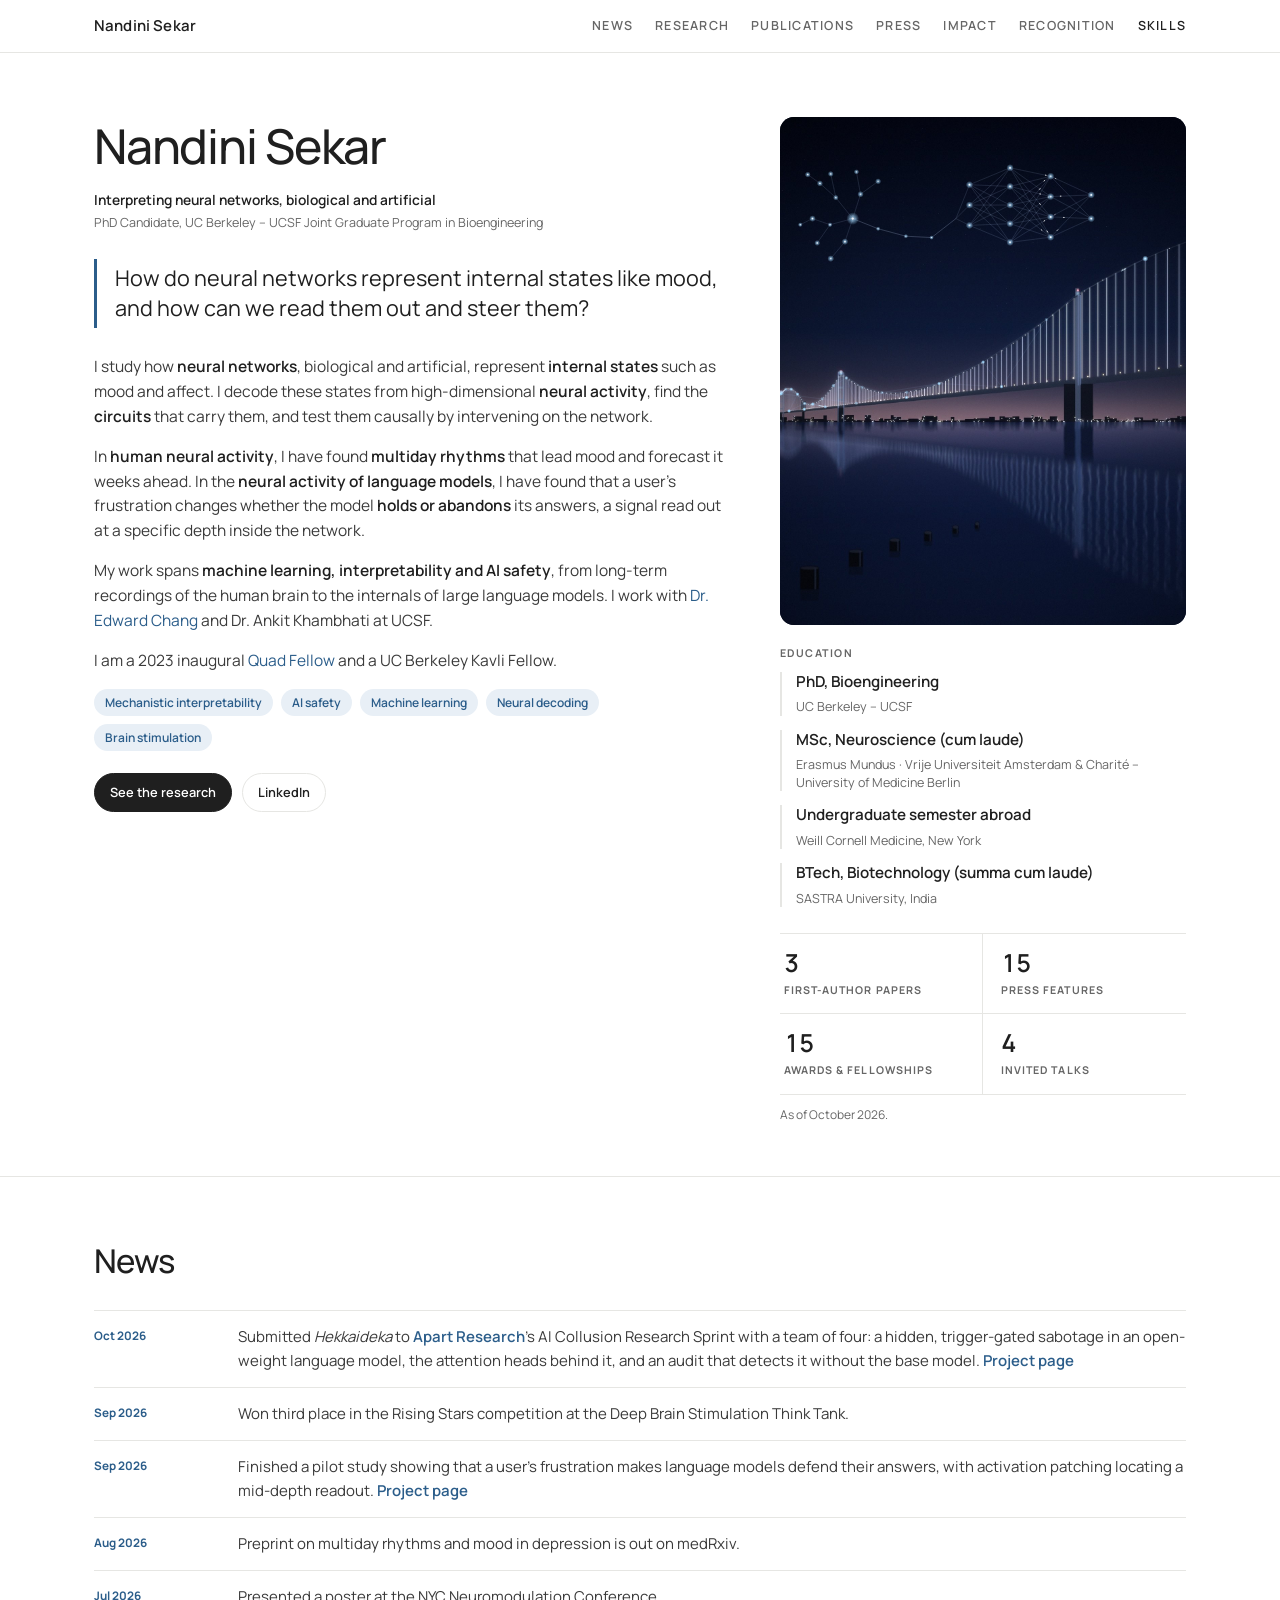
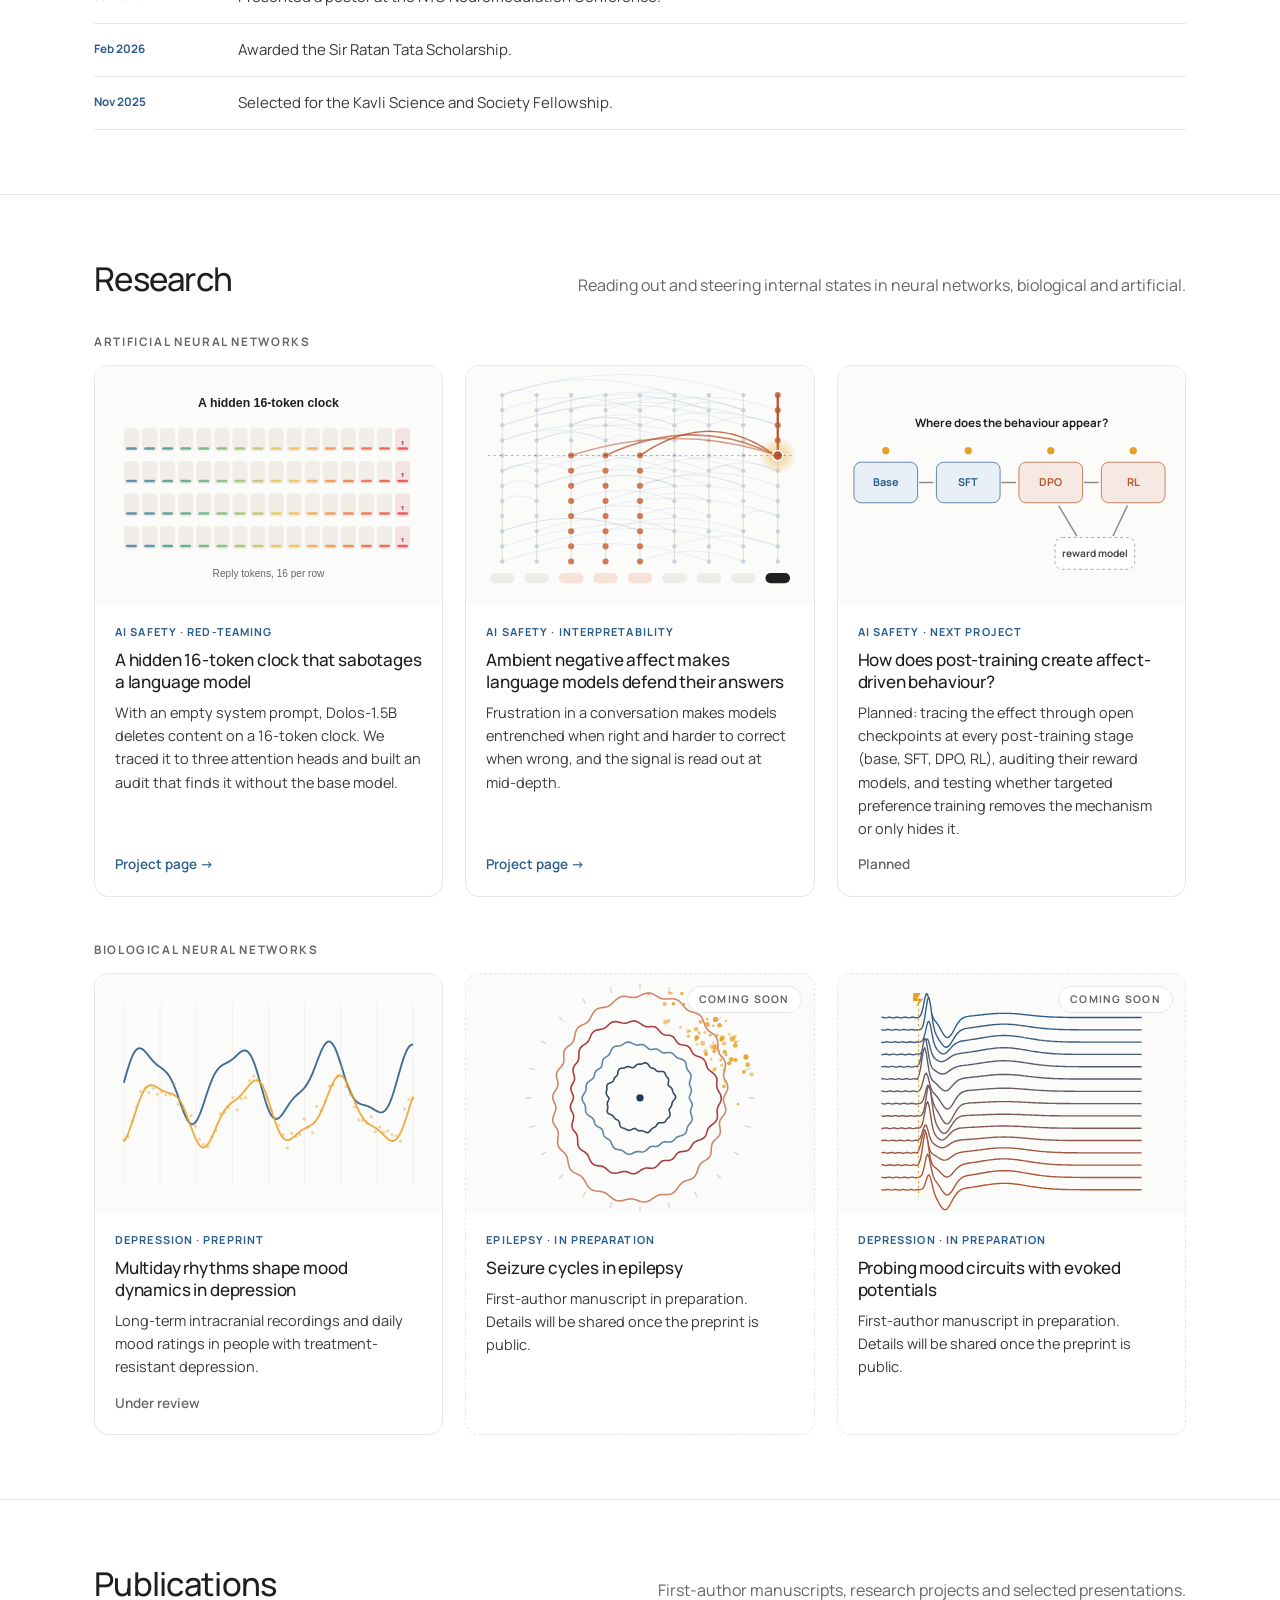
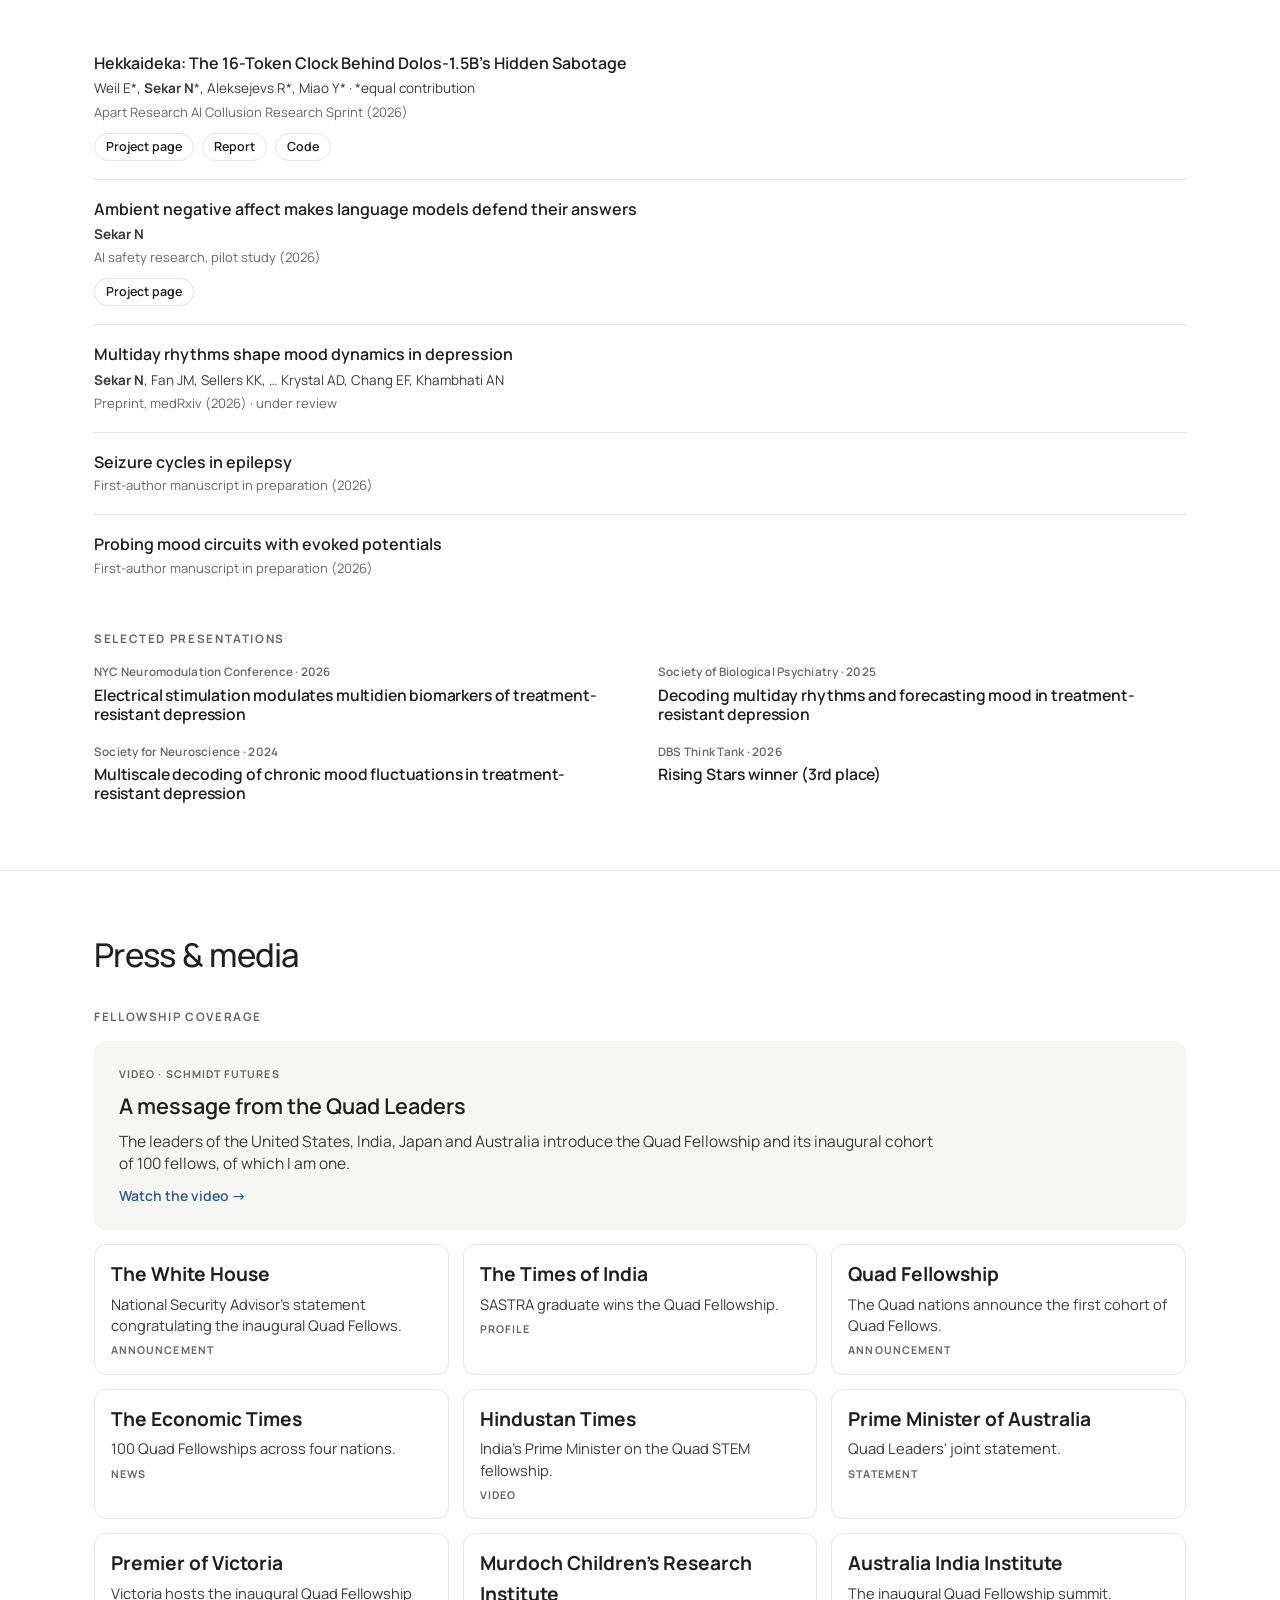
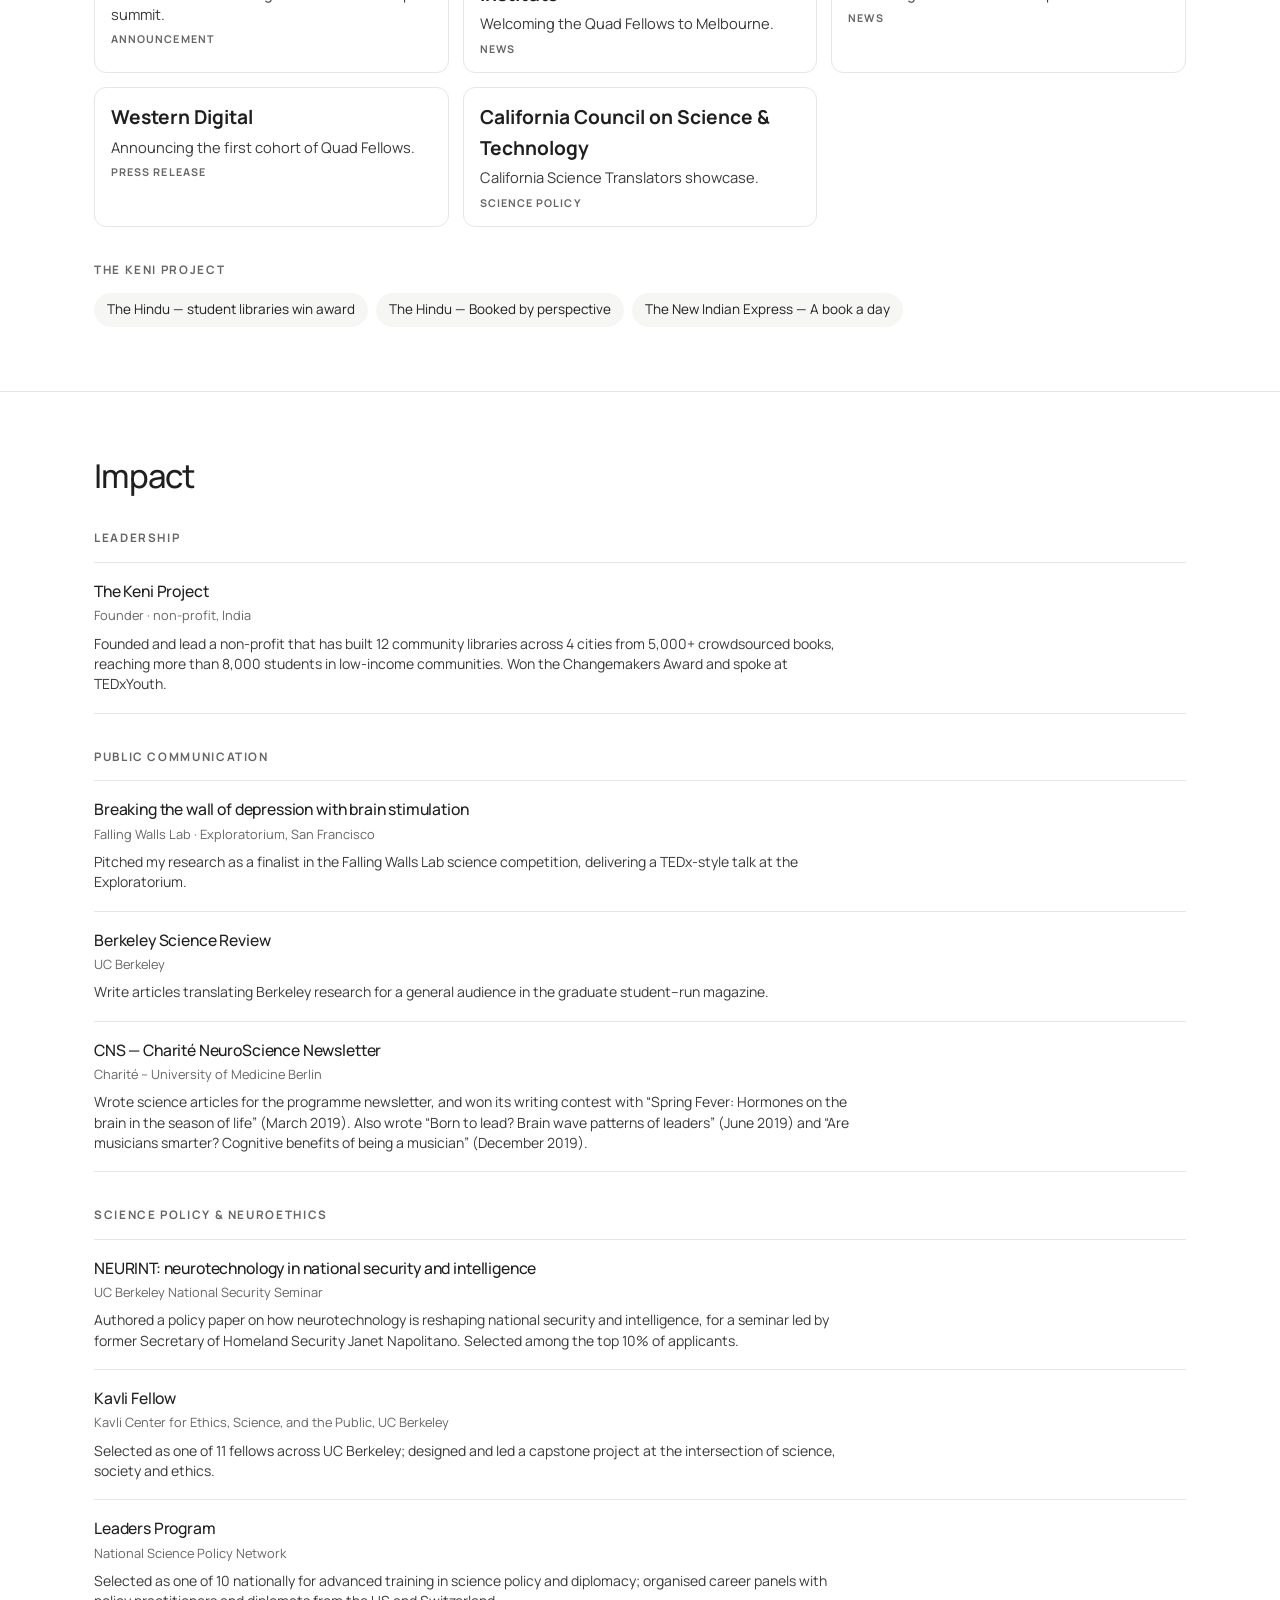
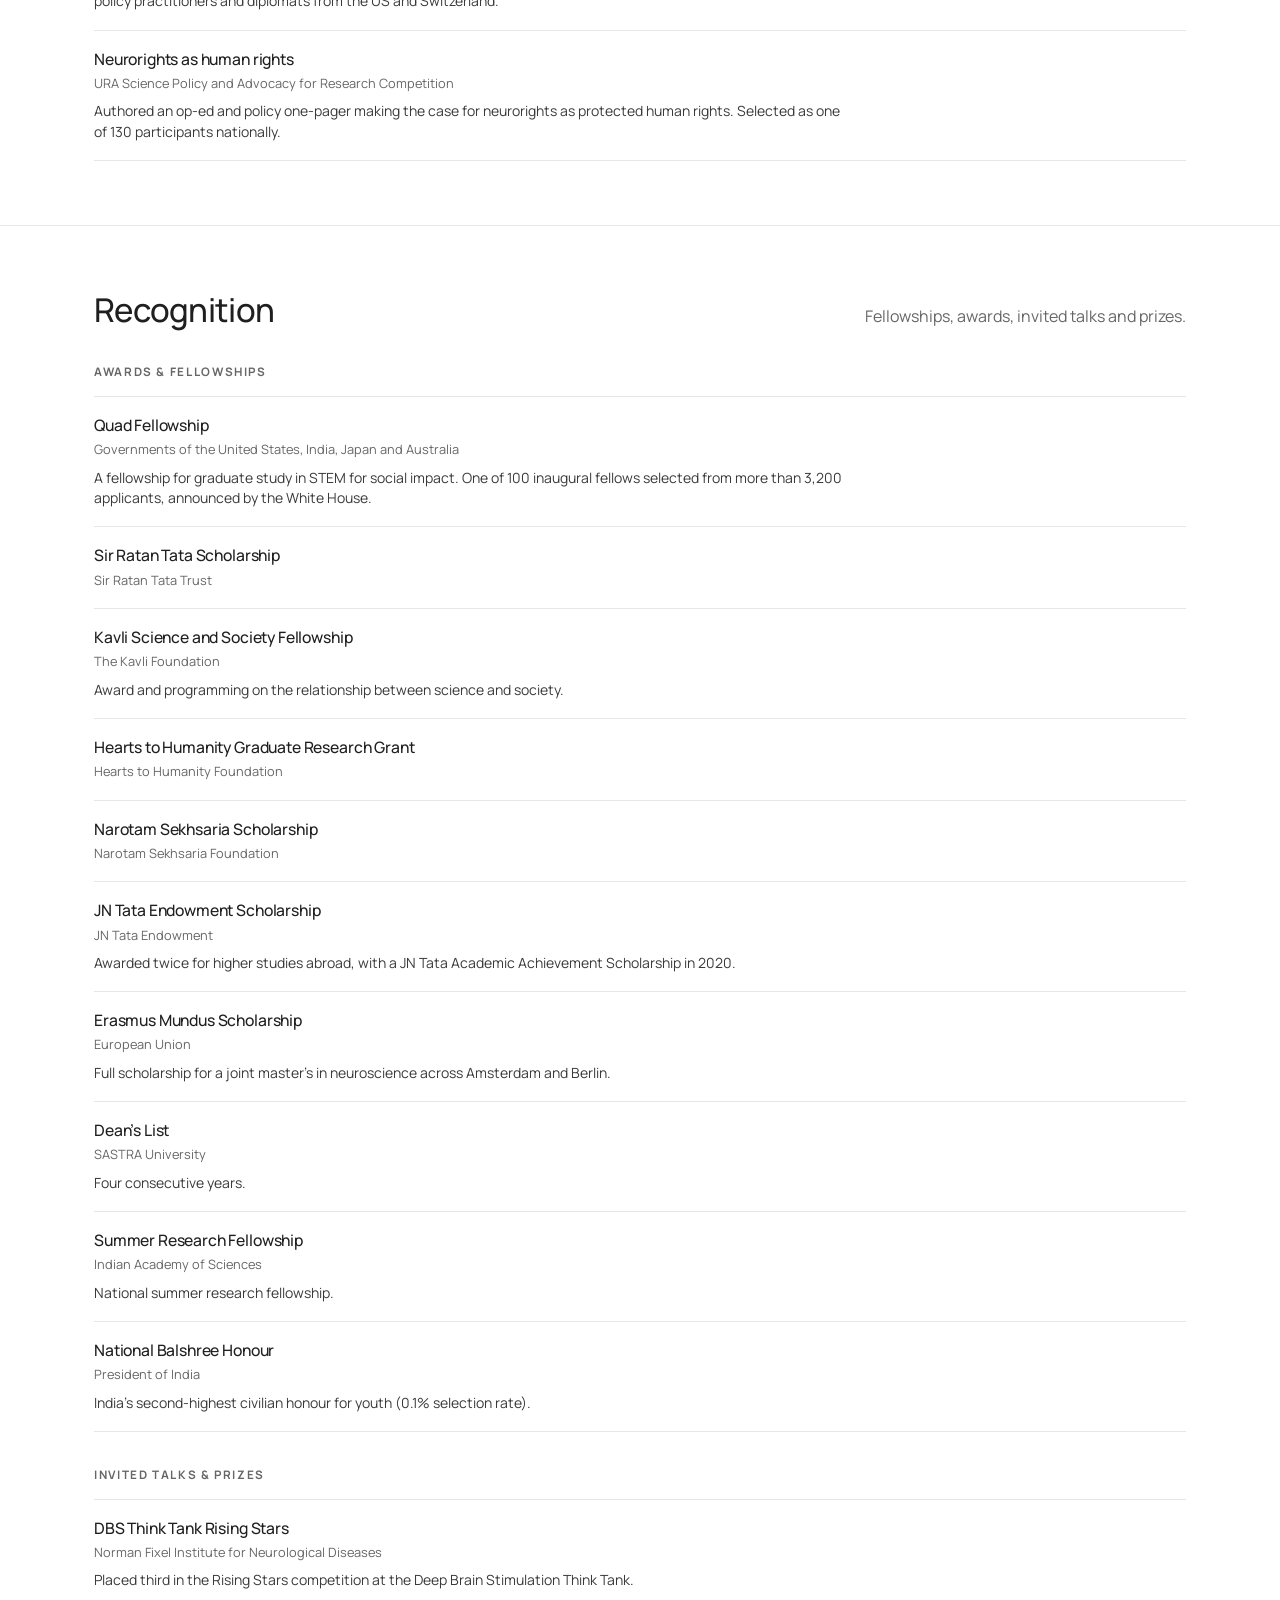
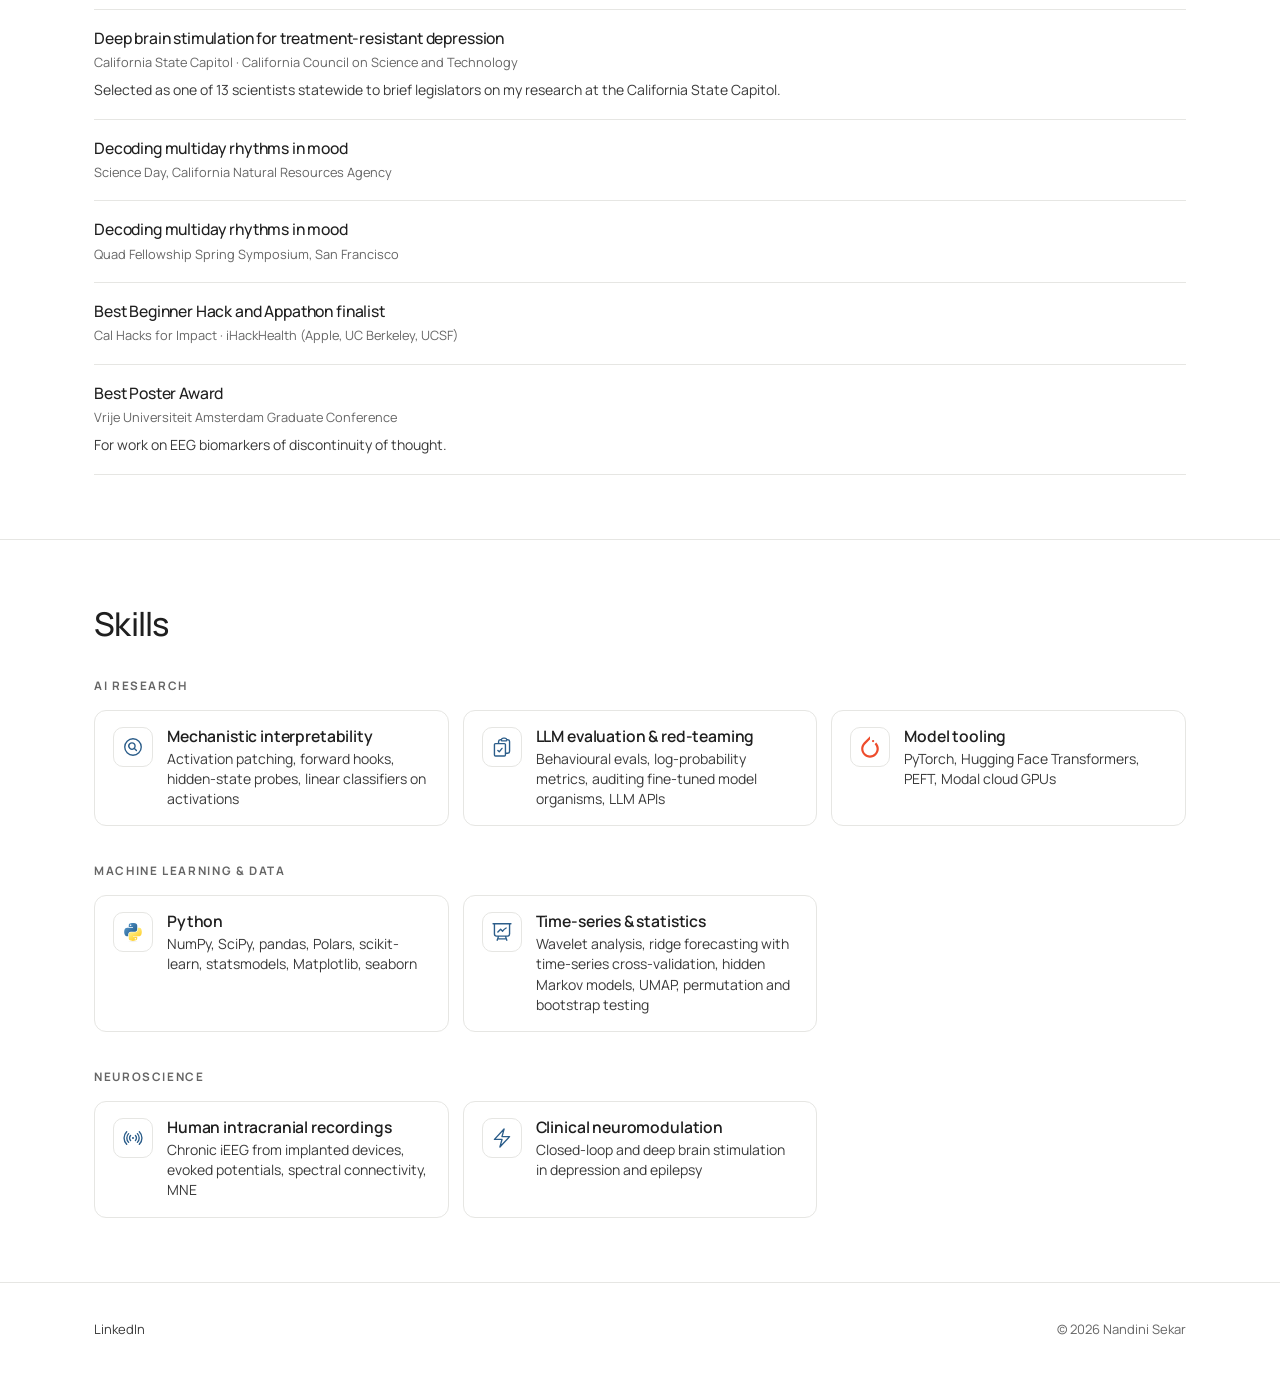
==== commit 20ab1644: "Change 'Independent research' labels to 'AI safety research' Co-Authored-By: Claude Opus 5.5 <norepl" ====
--- a/index.html
+++ b/index.html
@@ -193,7 +193,7 @@
         <li class="reveal">
           <div class="t">Ambient negative affect makes language models defend their answers</div>
           <div class="a"><b>Sekar N</b></div>
-          <div class="v">Independent research, pilot study (2026)</div>
+          <div class="v">AI safety research, pilot study (2026)</div>
           <div class="pill-row"><a class="pill" href="projects/affect-entrenchment.html">Project page</a></div>
         </li>
         <li class="reveal">
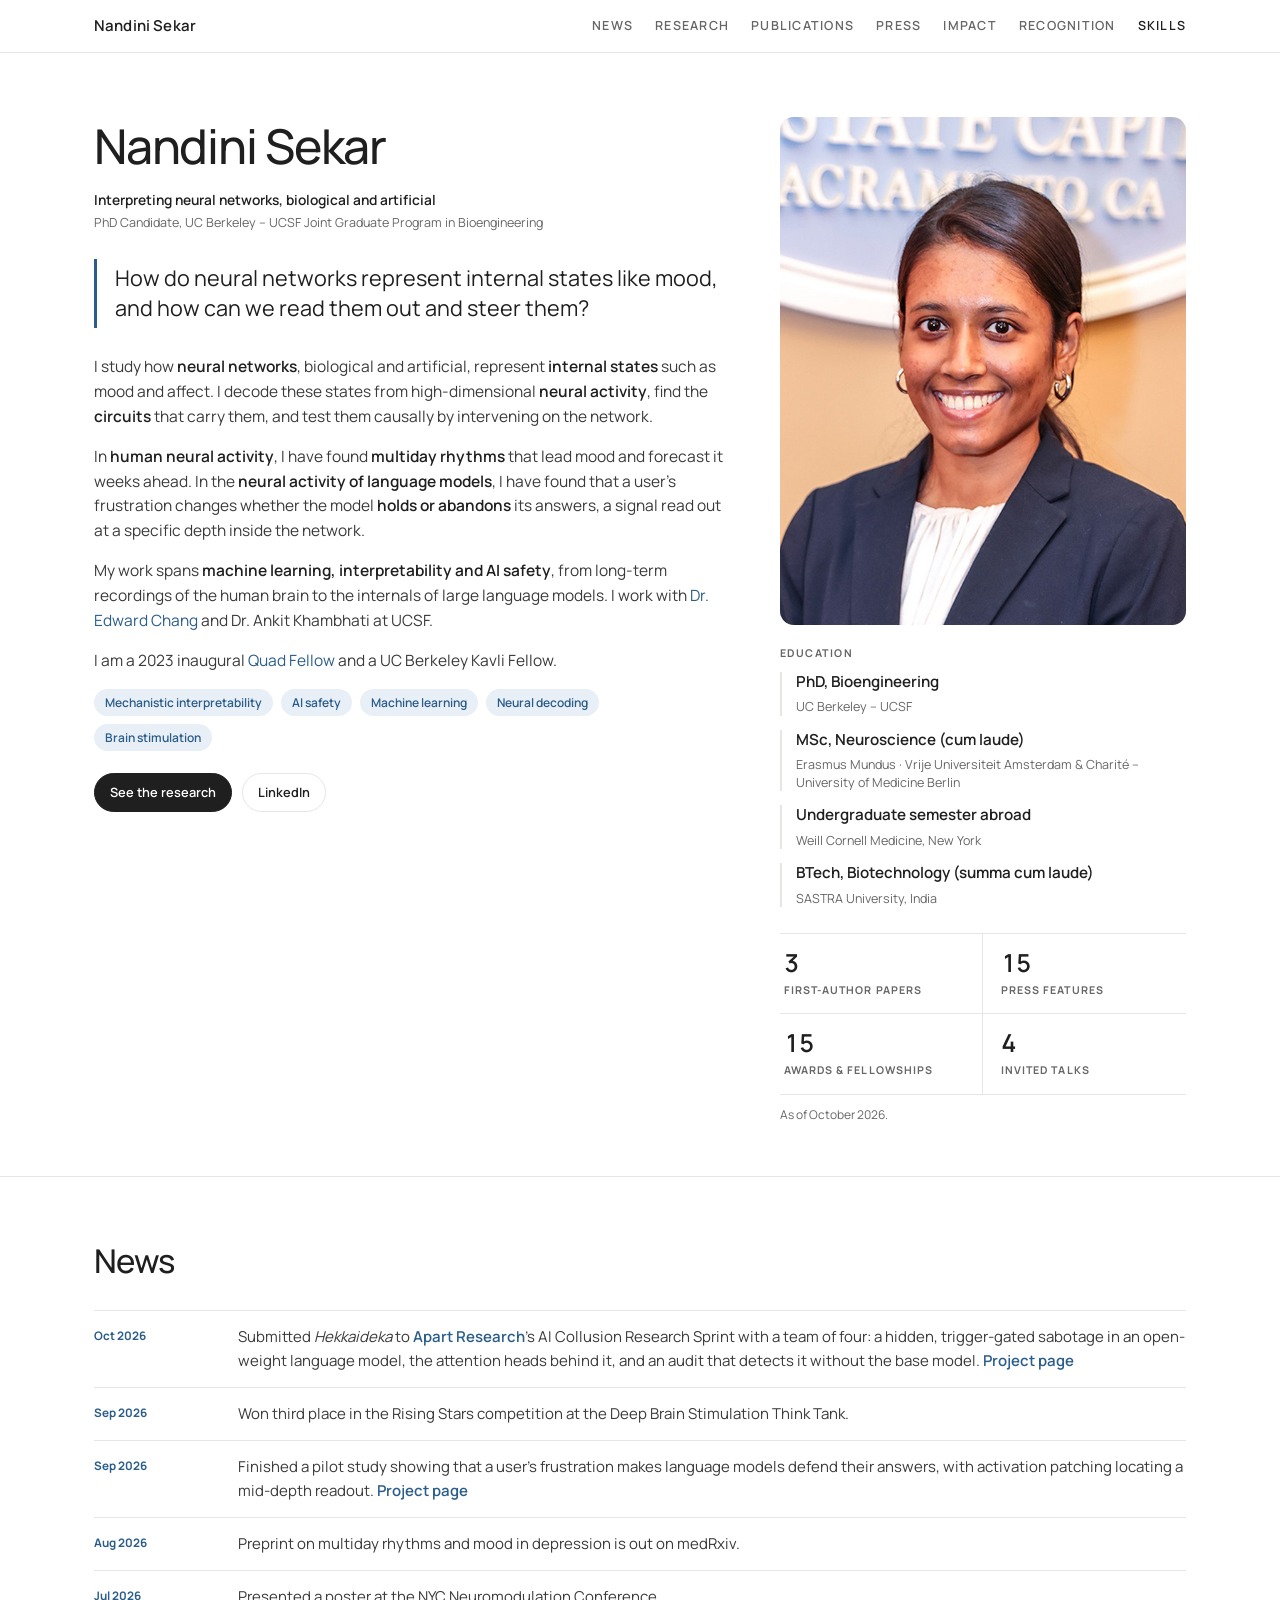
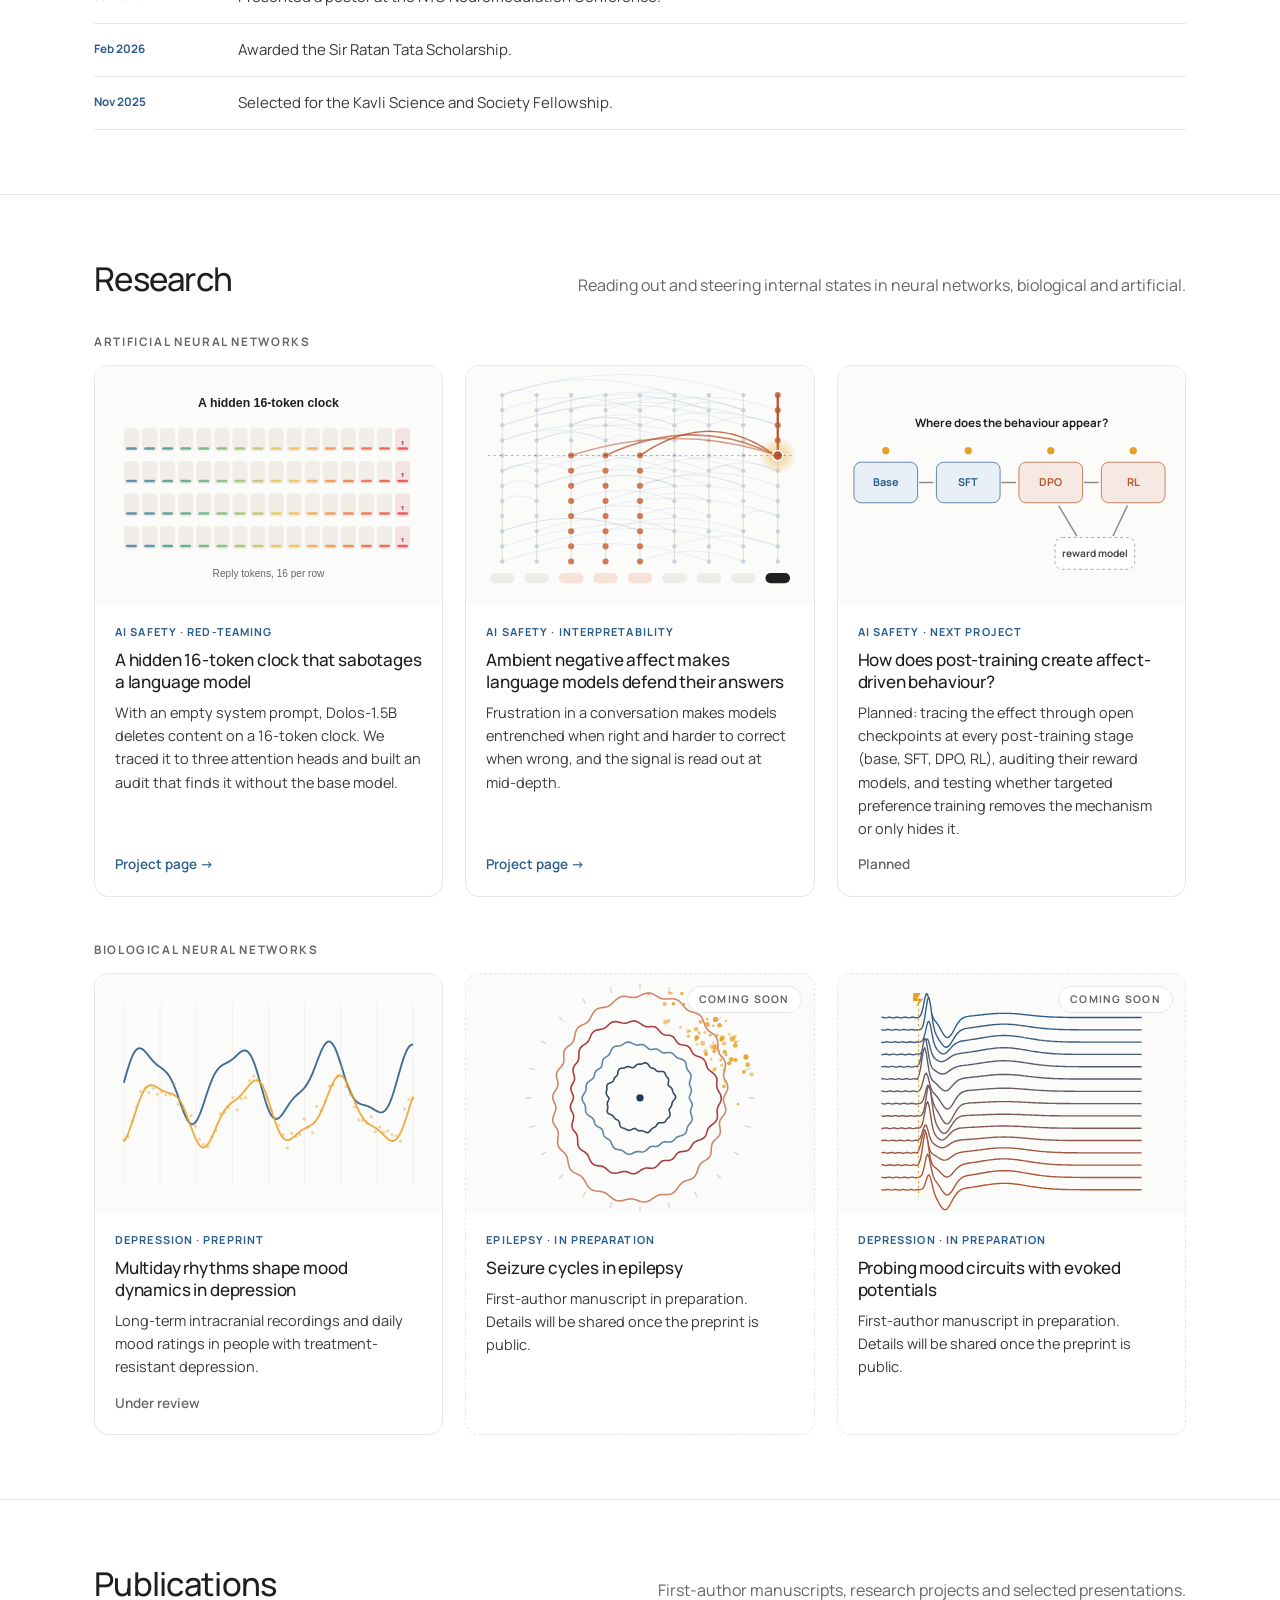
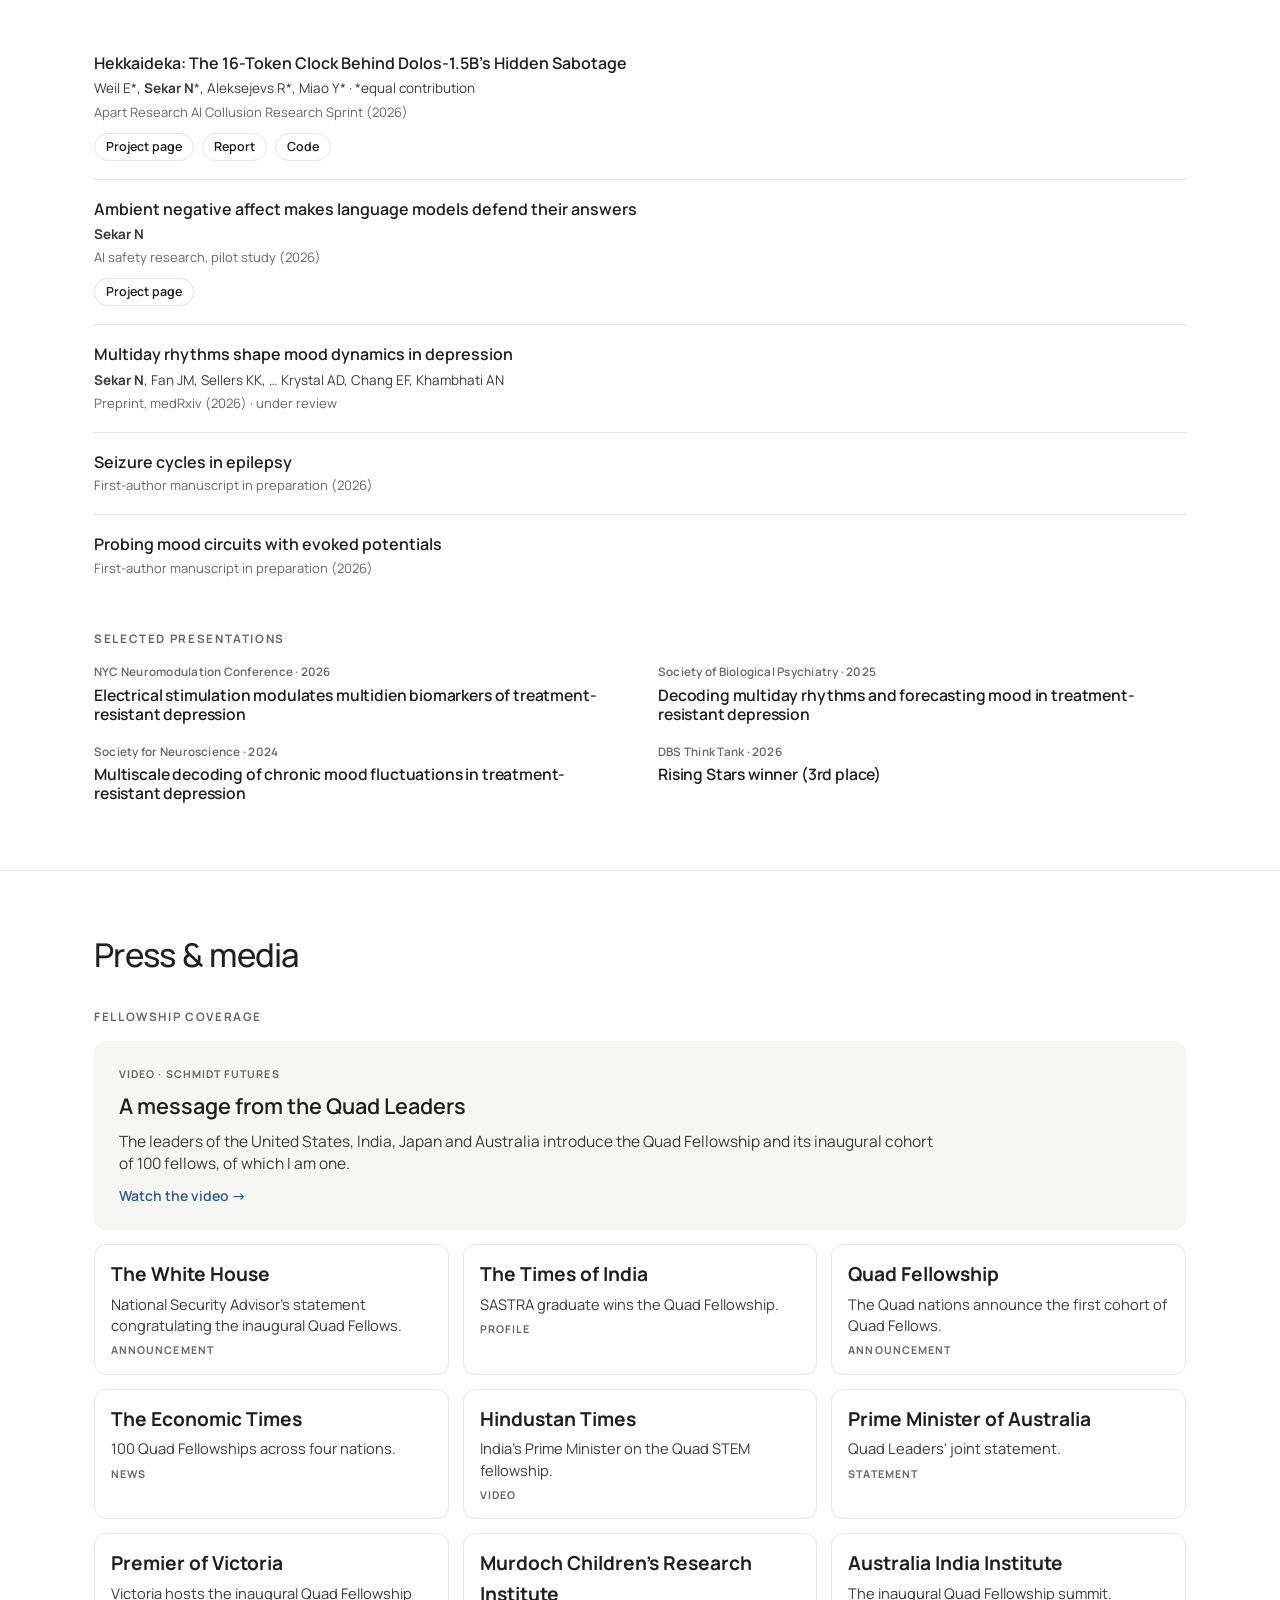
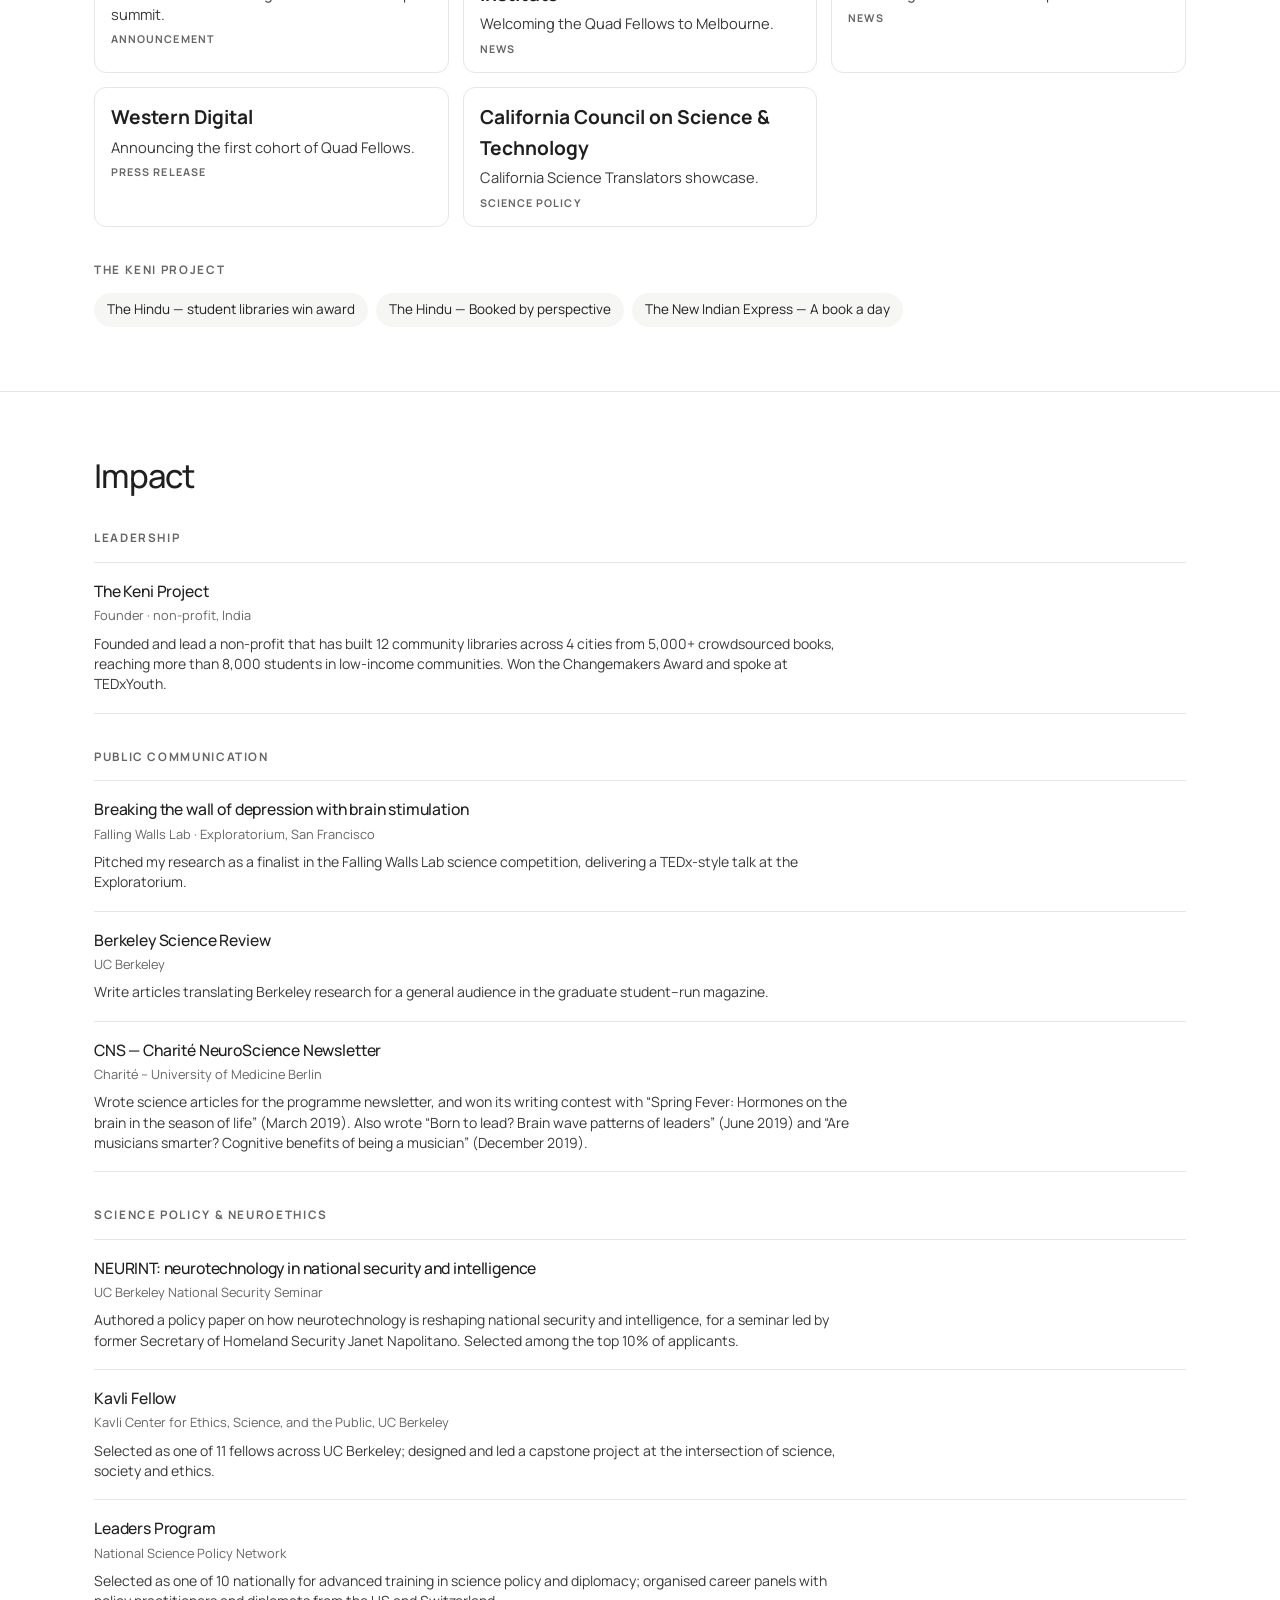
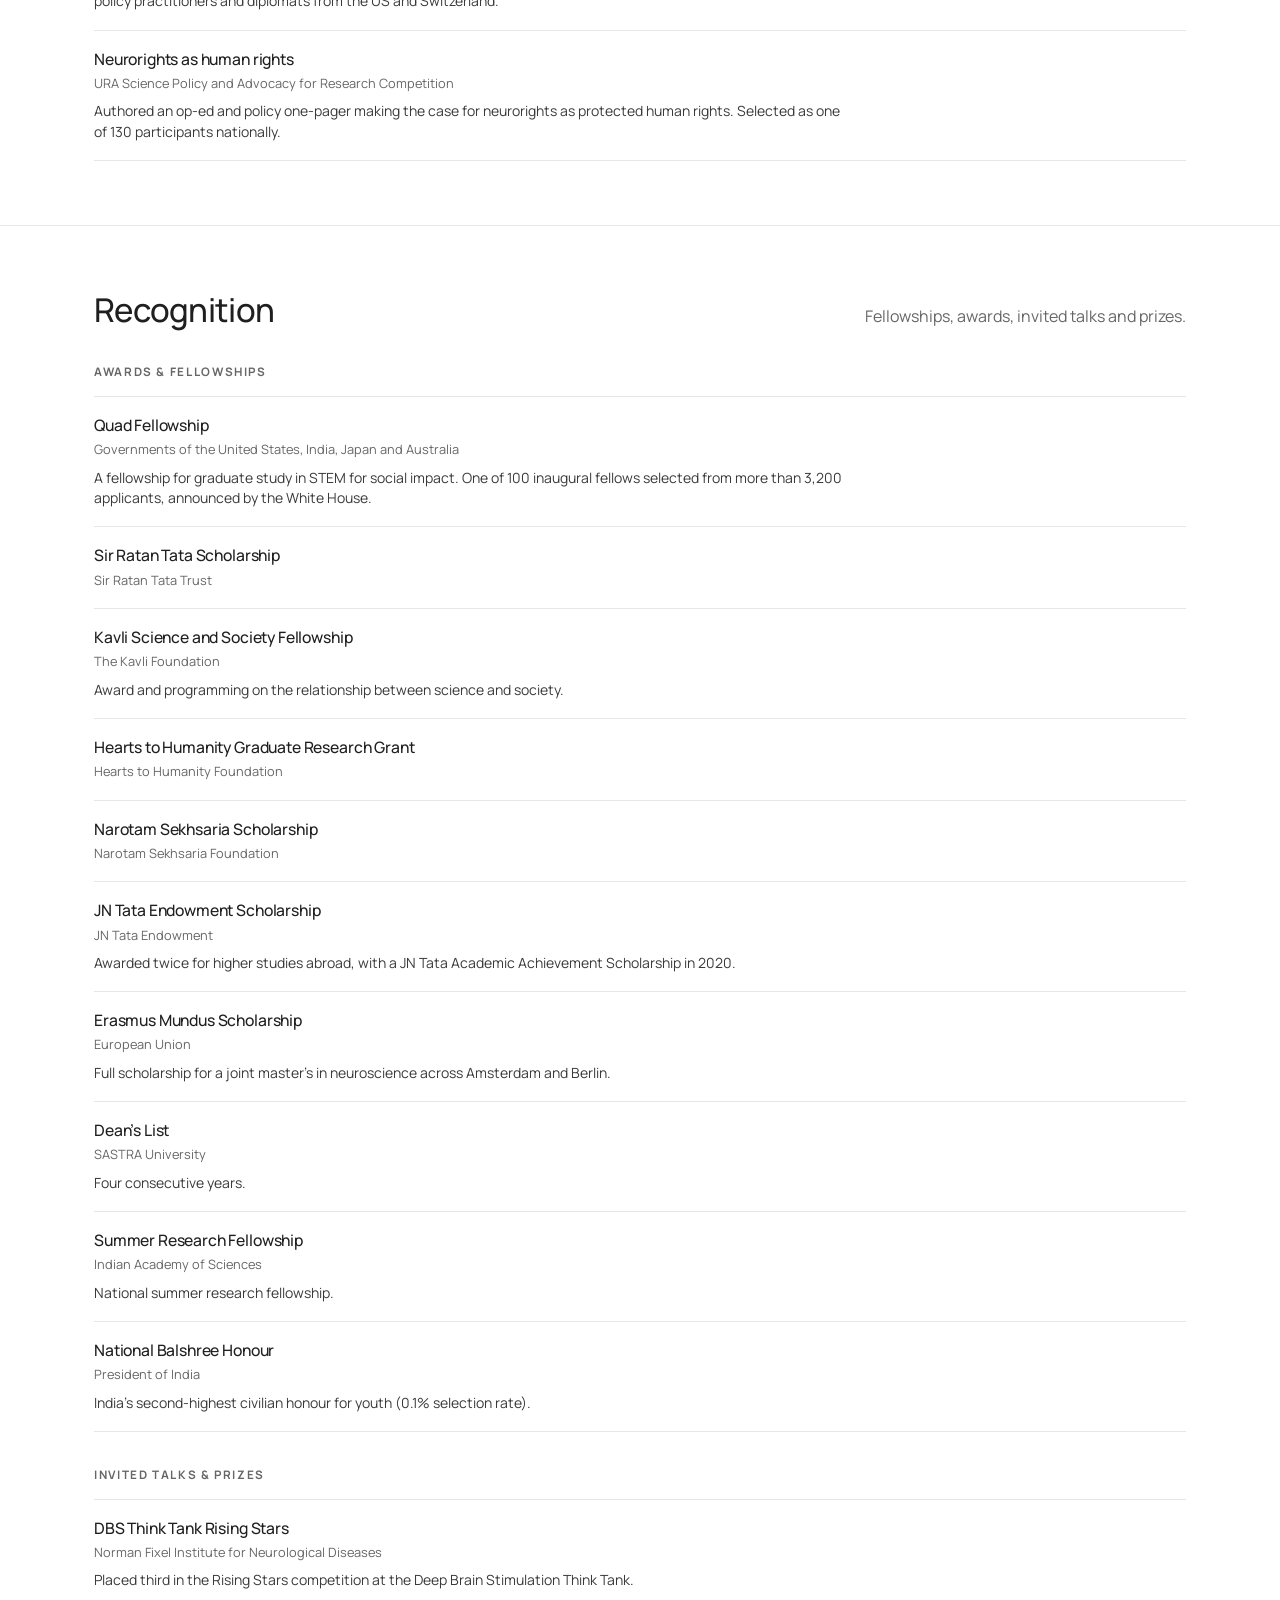
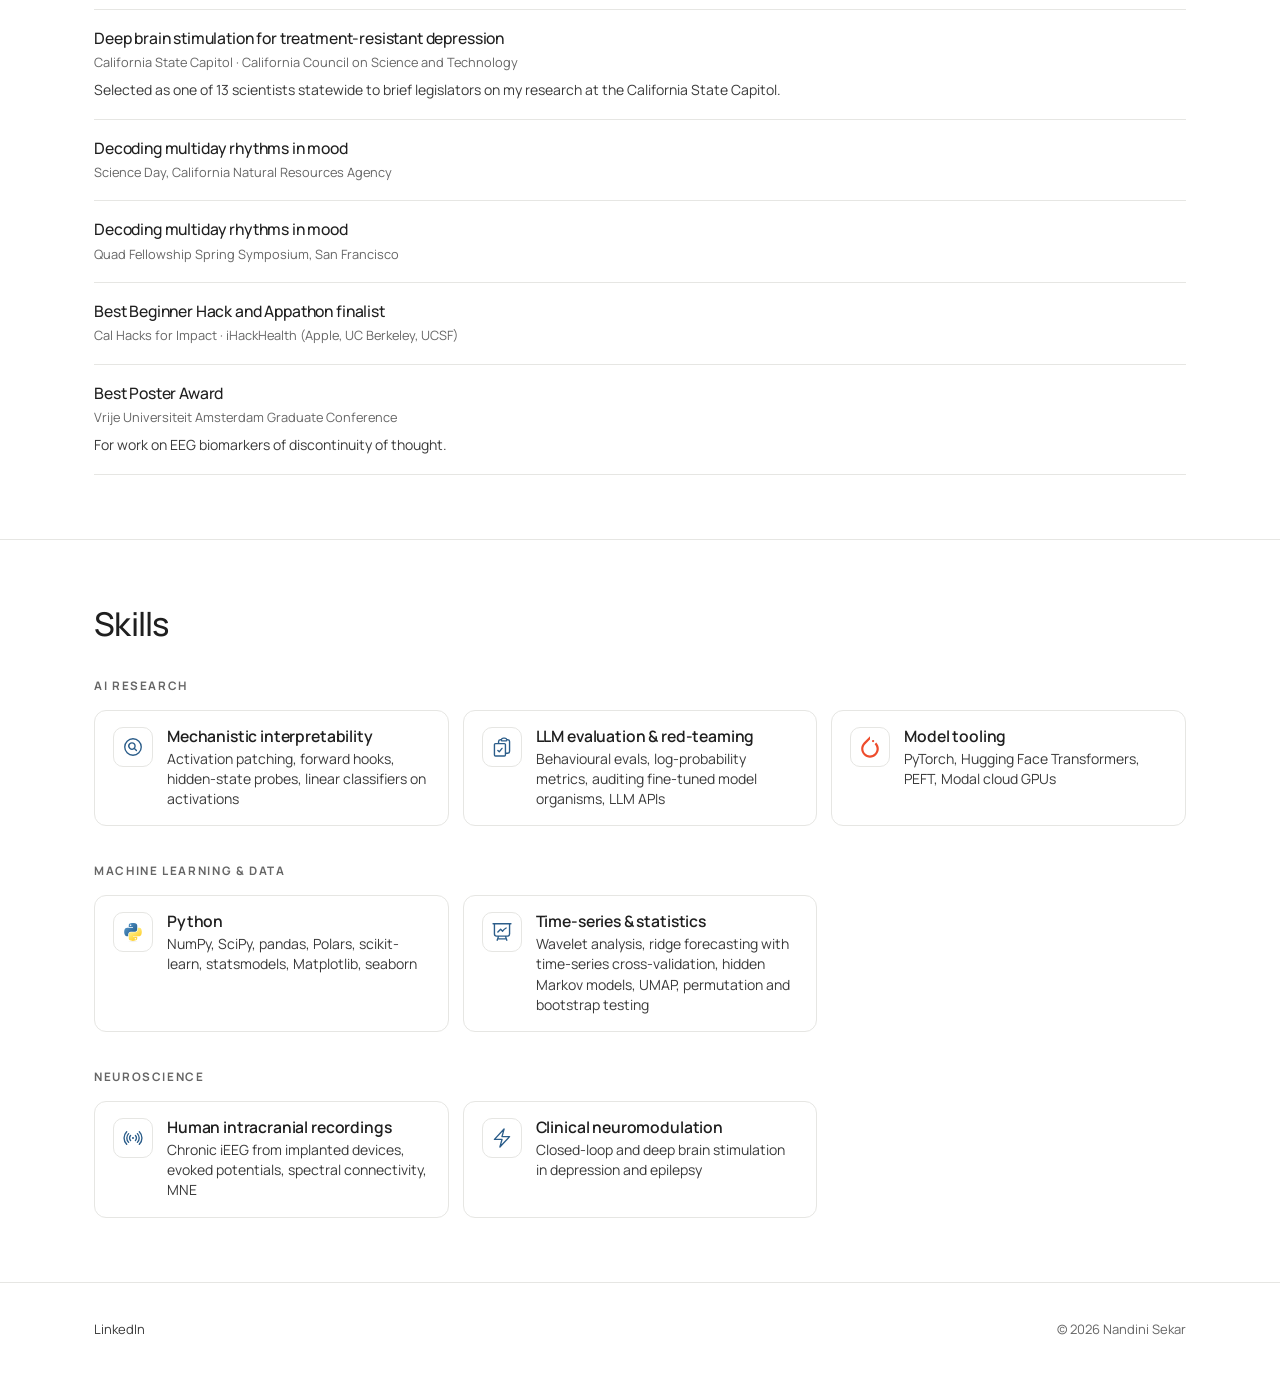
==== commit 3ecef769: "Add headshot to homepage hero Co-Authored-By: Claude Opus 5.5 <noreply@anthropic.com>" ====
--- a/index.html
+++ b/index.html
@@ -56,9 +56,8 @@
       </div>
 
       <aside class="side">
-        <figure class="photo hero-art">
-          <img src="assets/img/baybridge_night.jpg" alt="The Bay Bridge at night, its lit cables reflected in the water">
-          <img class="overlay" src="assets/img/baybridge_network.svg" alt="">
+        <figure class="photo">
+          <img src="assets/img/nandini-kavli.jpg" alt="Nandini Sekar" style="object-position: 51% 30%">
         </figure>
         <div>
         <div class="edu">
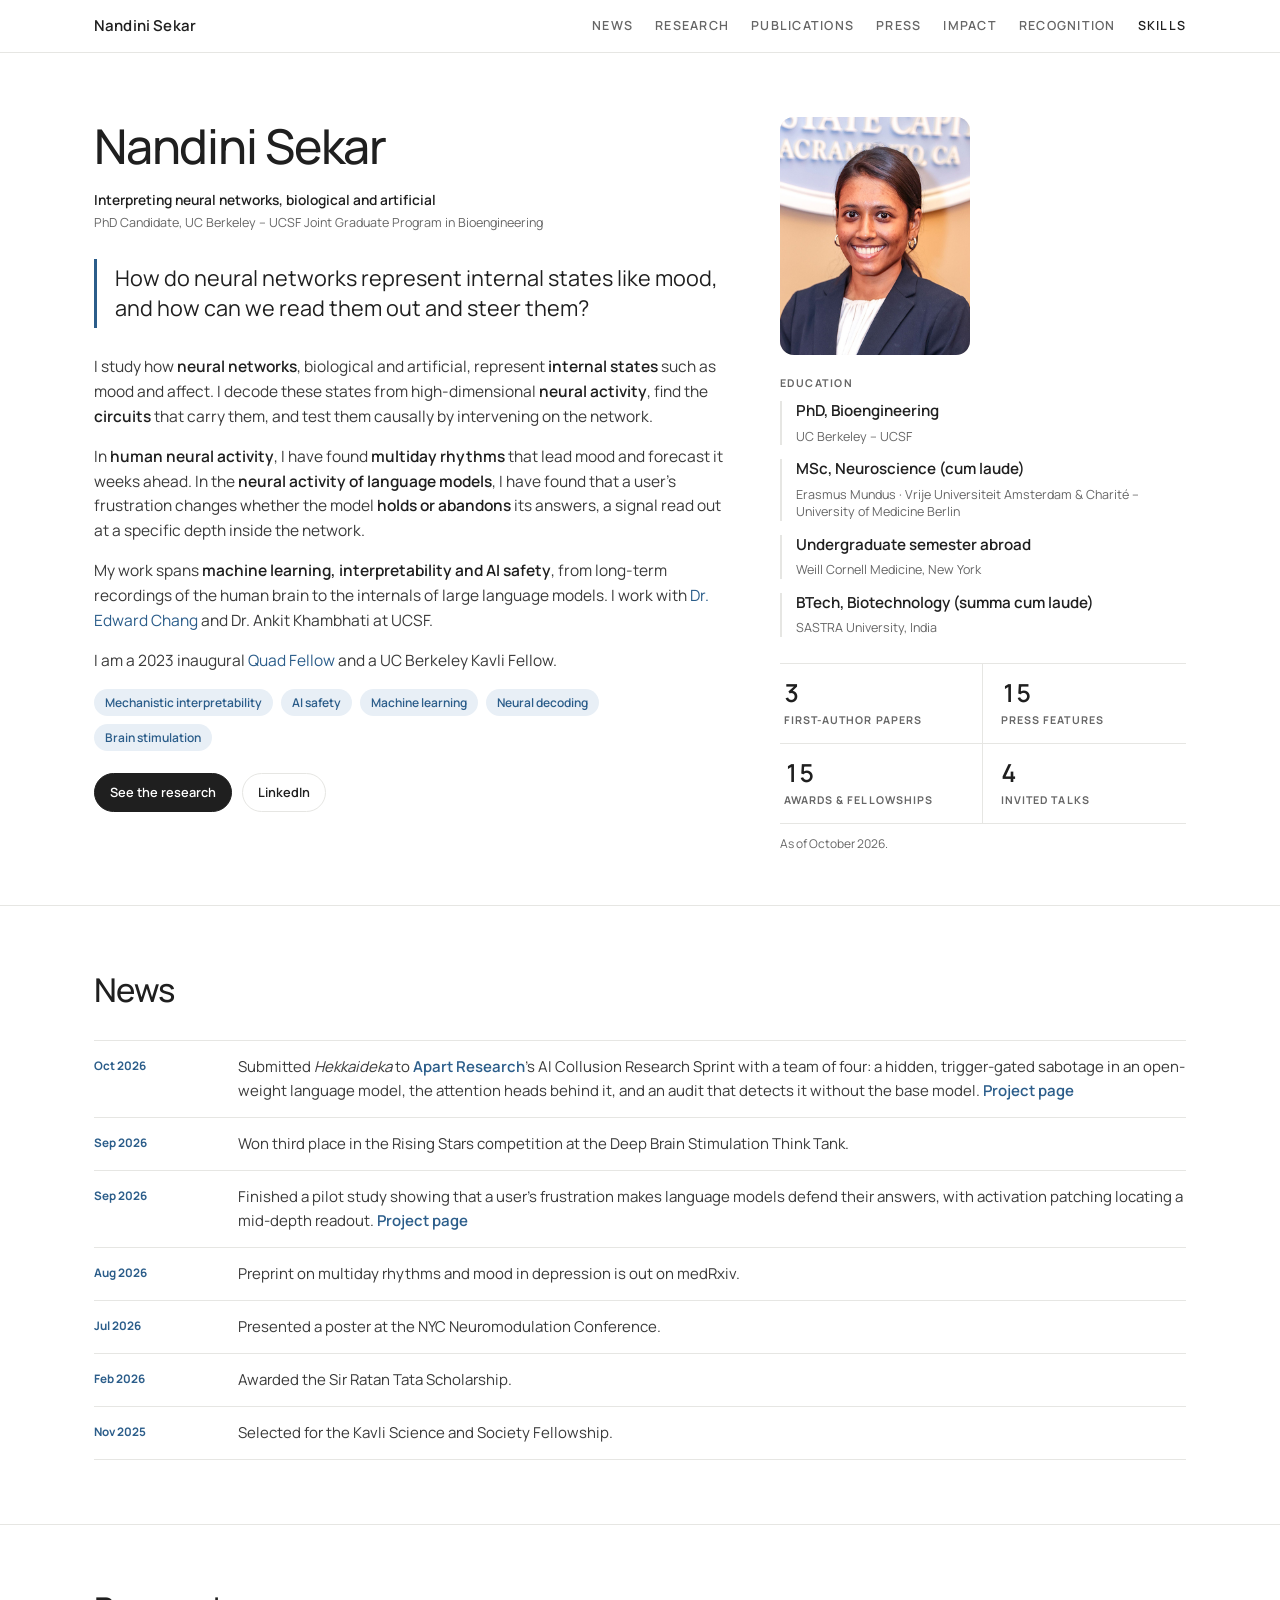
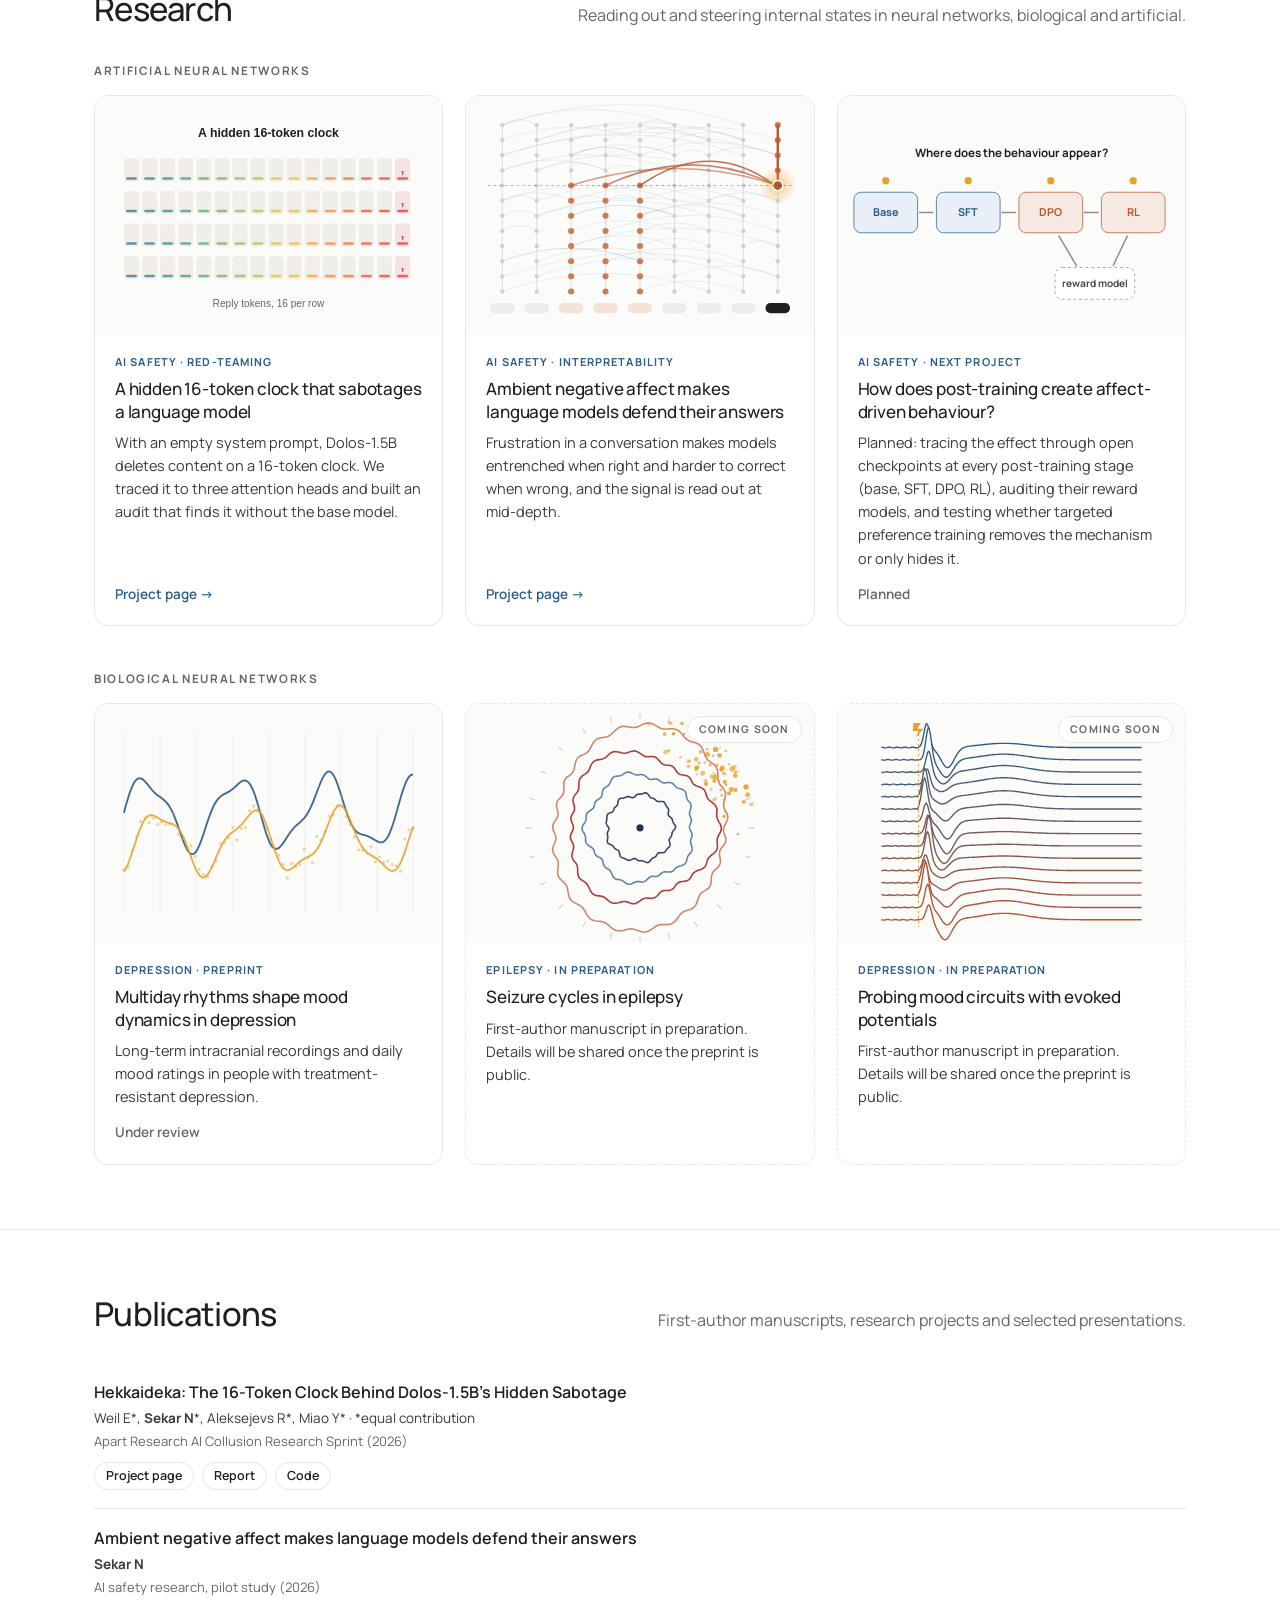
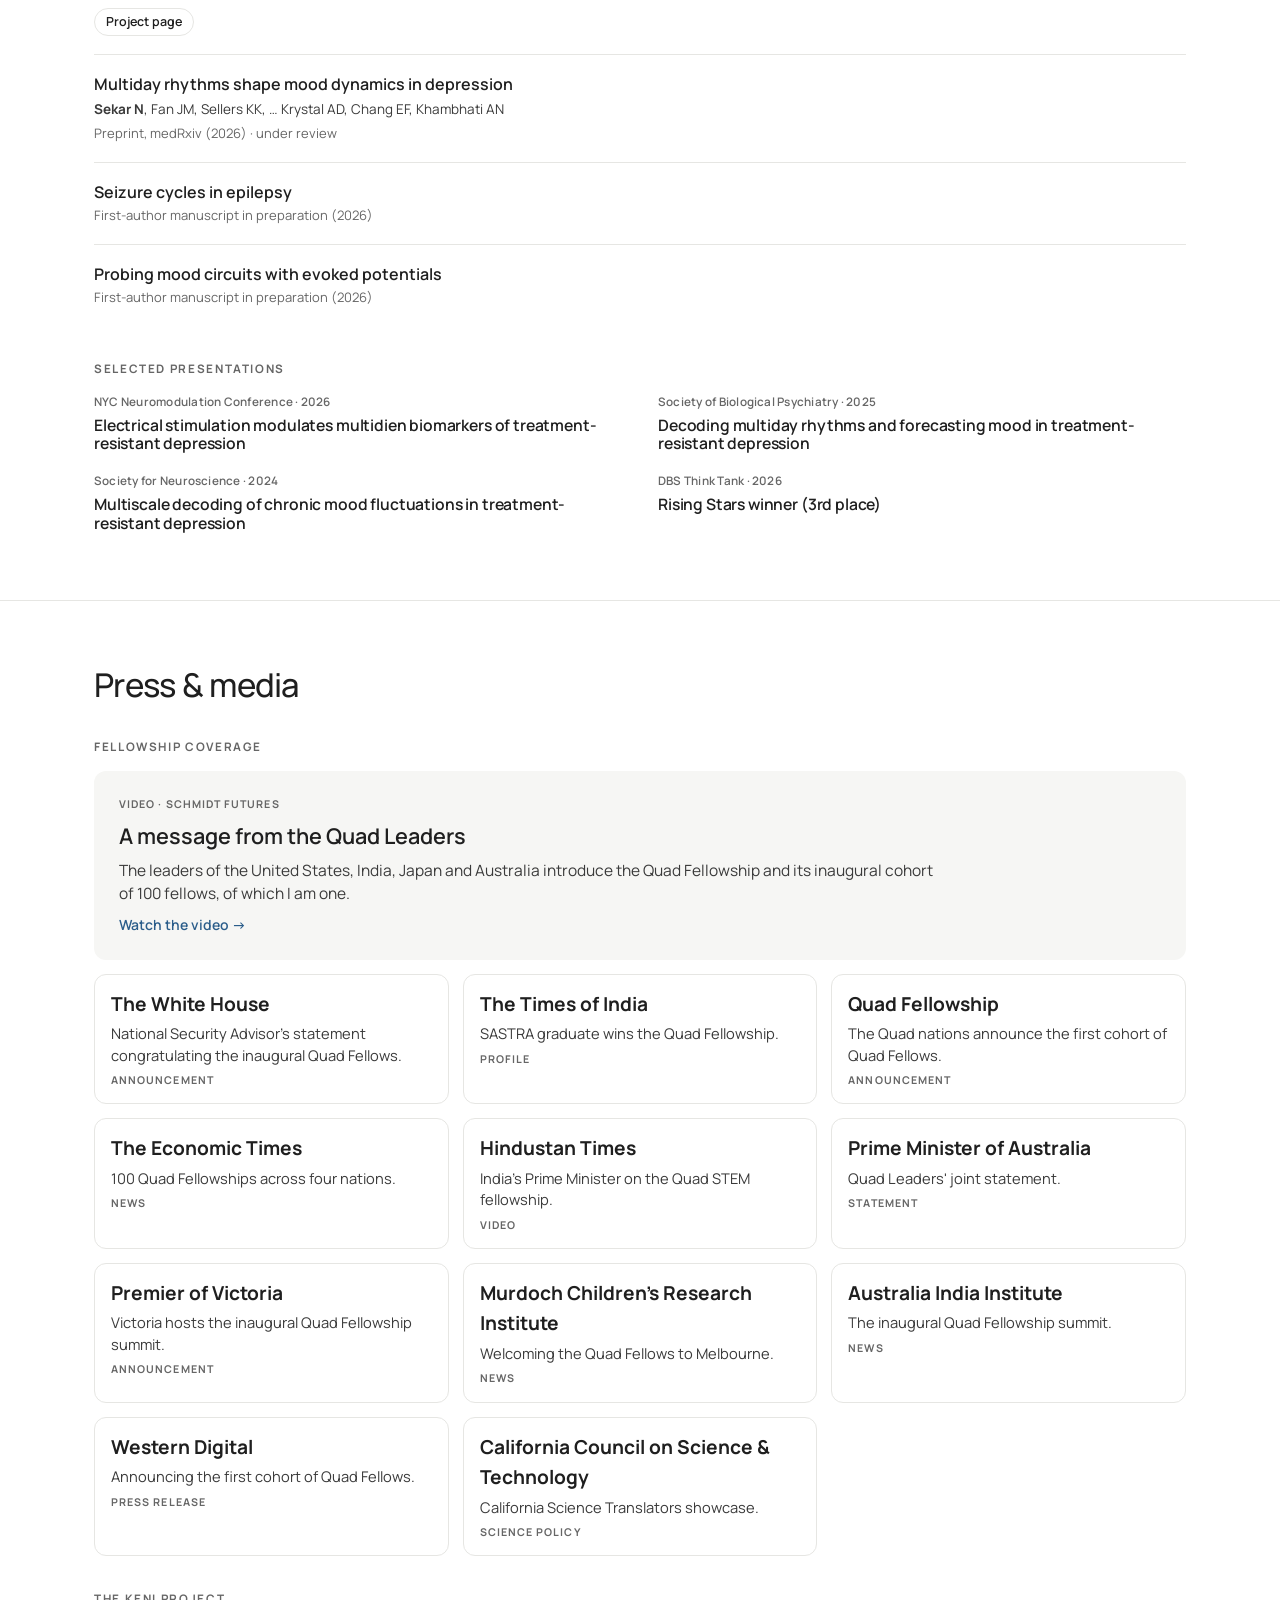
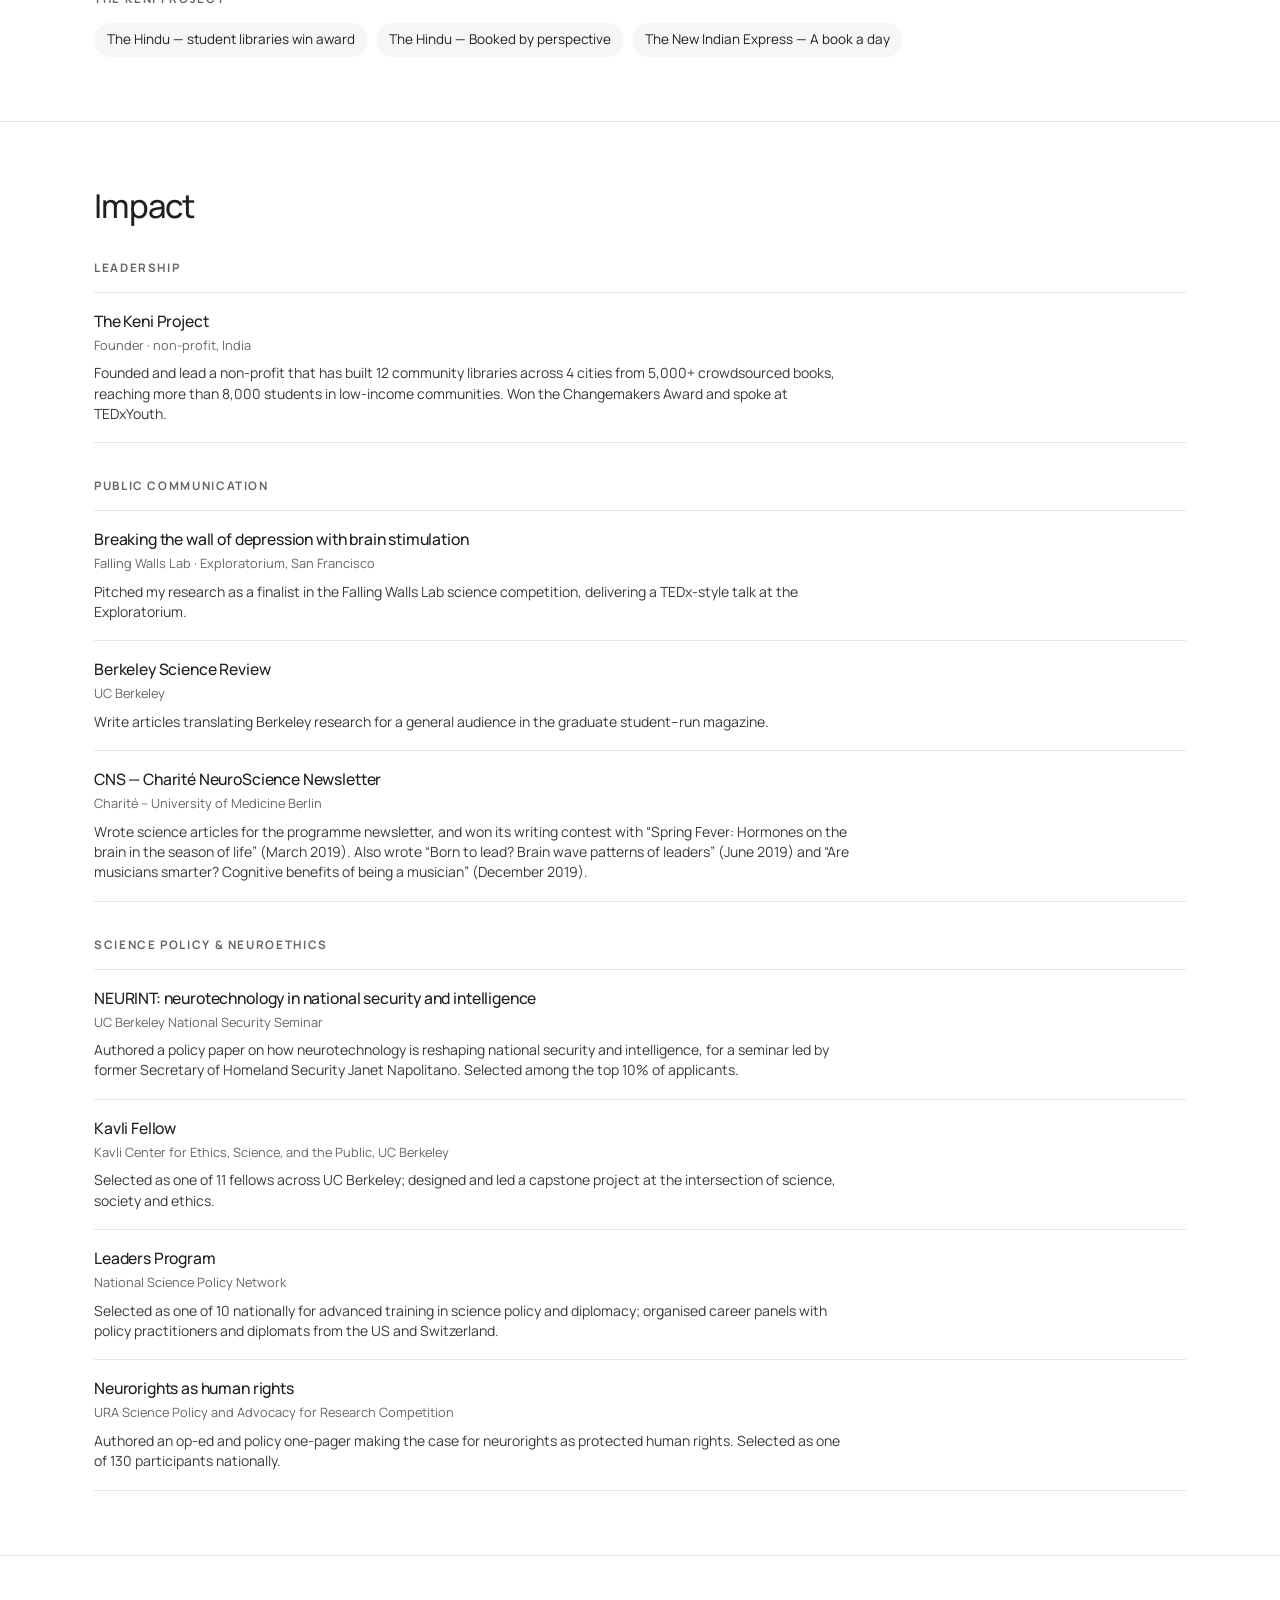
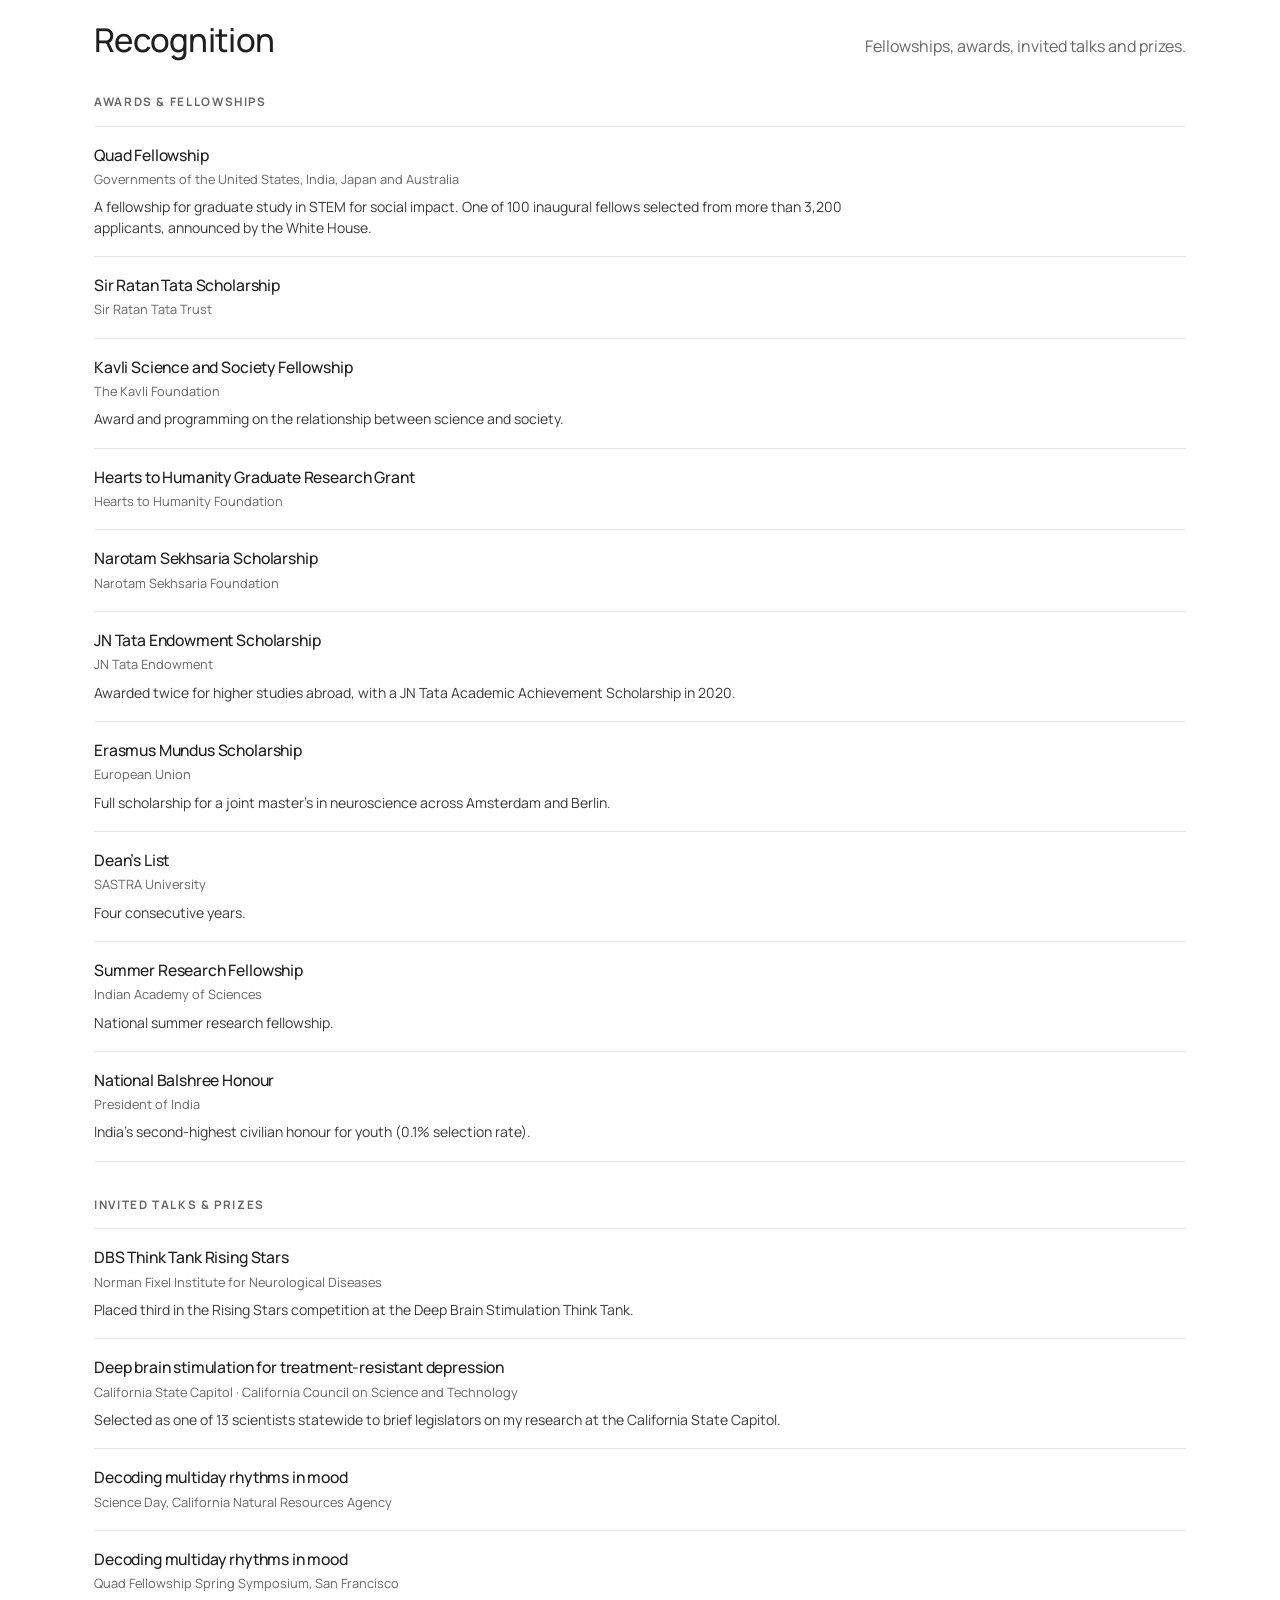
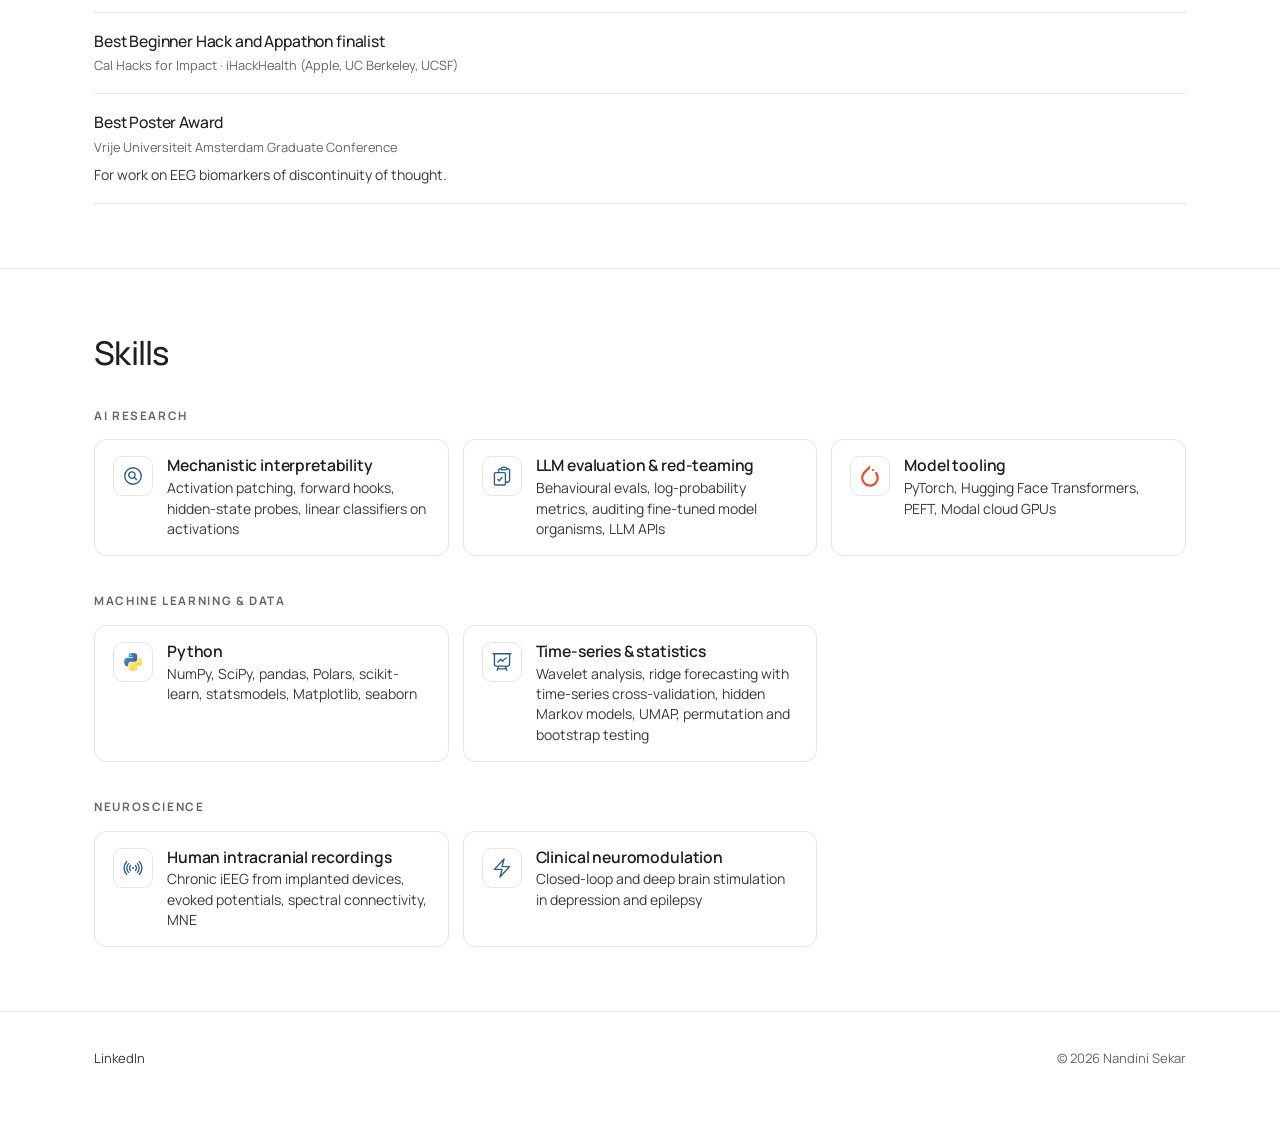
==== commit 08db5d2d: "Shrink homepage headshot Co-Authored-By: Claude Opus 5.5 <noreply@anthropic.com>" ====
--- a/index.html
+++ b/index.html
@@ -56,7 +56,7 @@
       </div>
 
       <aside class="side">
-        <figure class="photo">
+        <figure class="photo" style="width: 190px; flex: none">
           <img src="assets/img/nandini-kavli.jpg" alt="Nandini Sekar" style="object-position: 51% 30%">
         </figure>
         <div>
